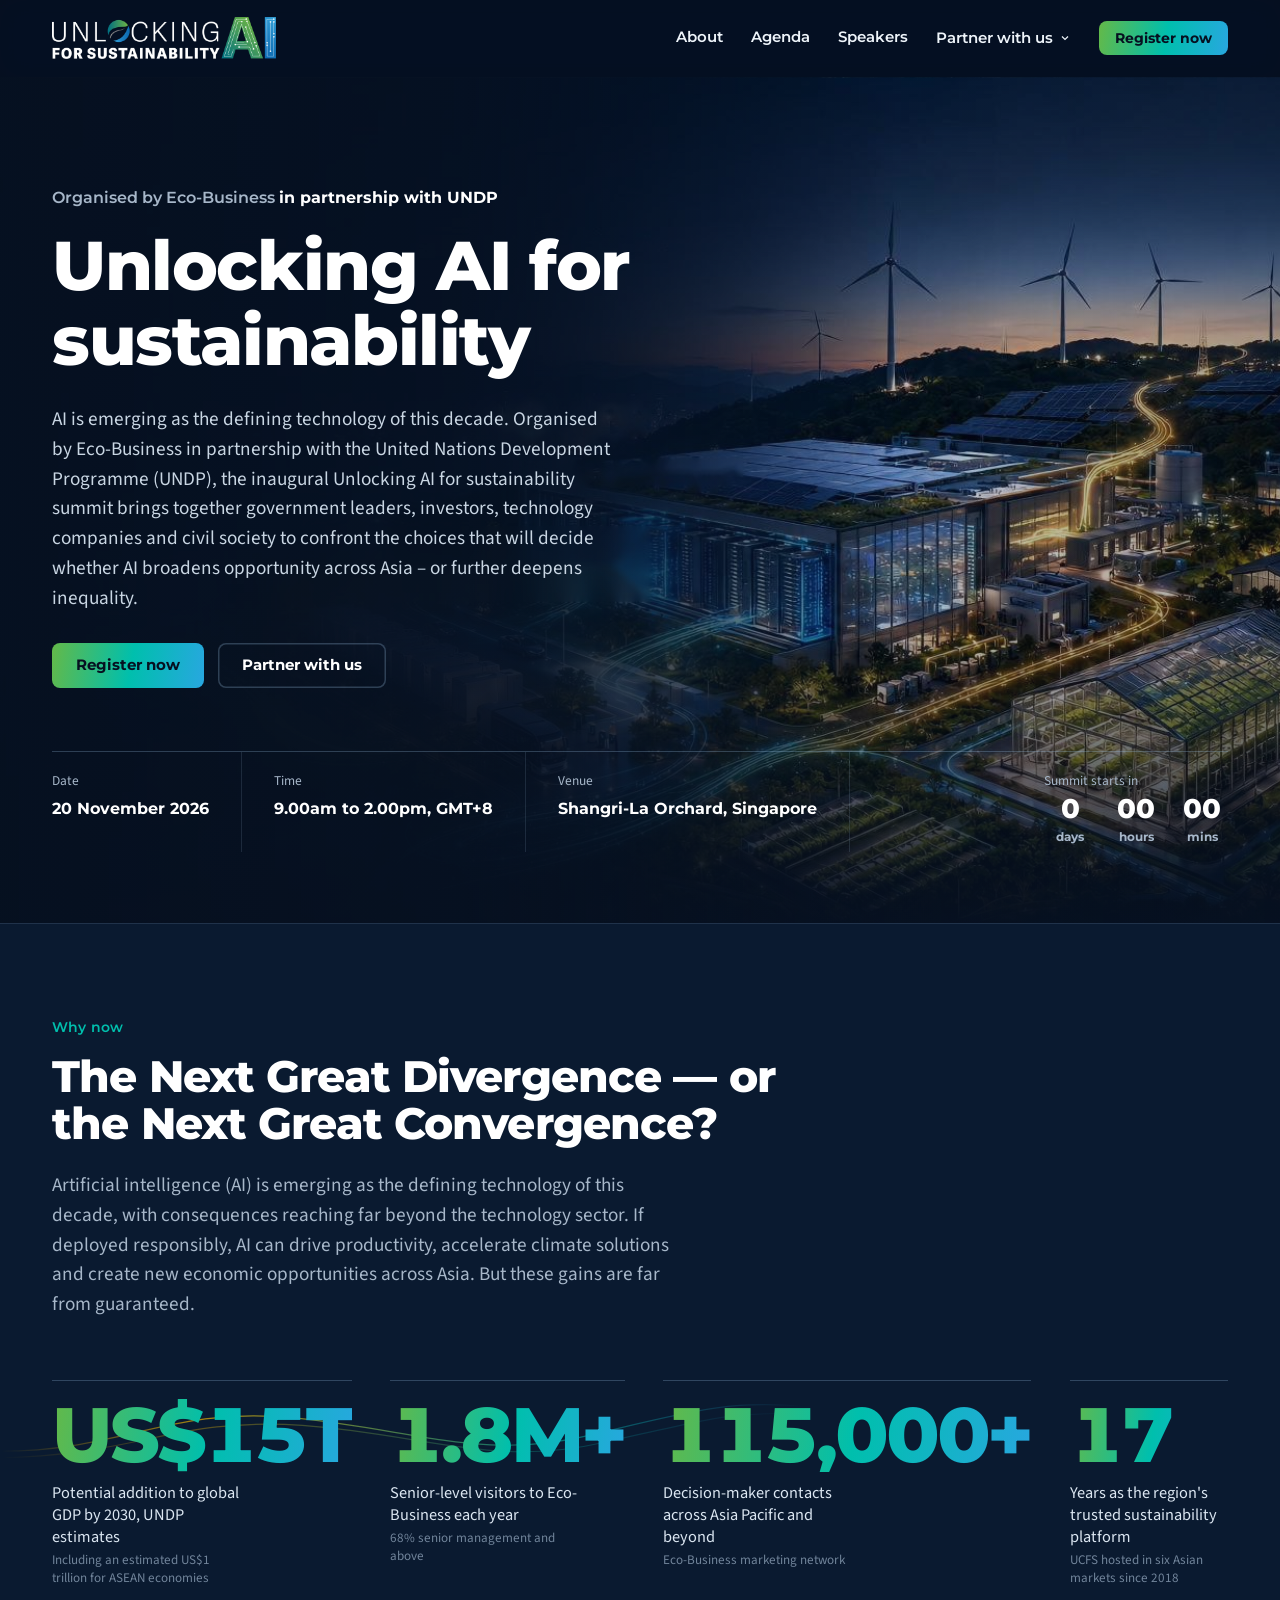
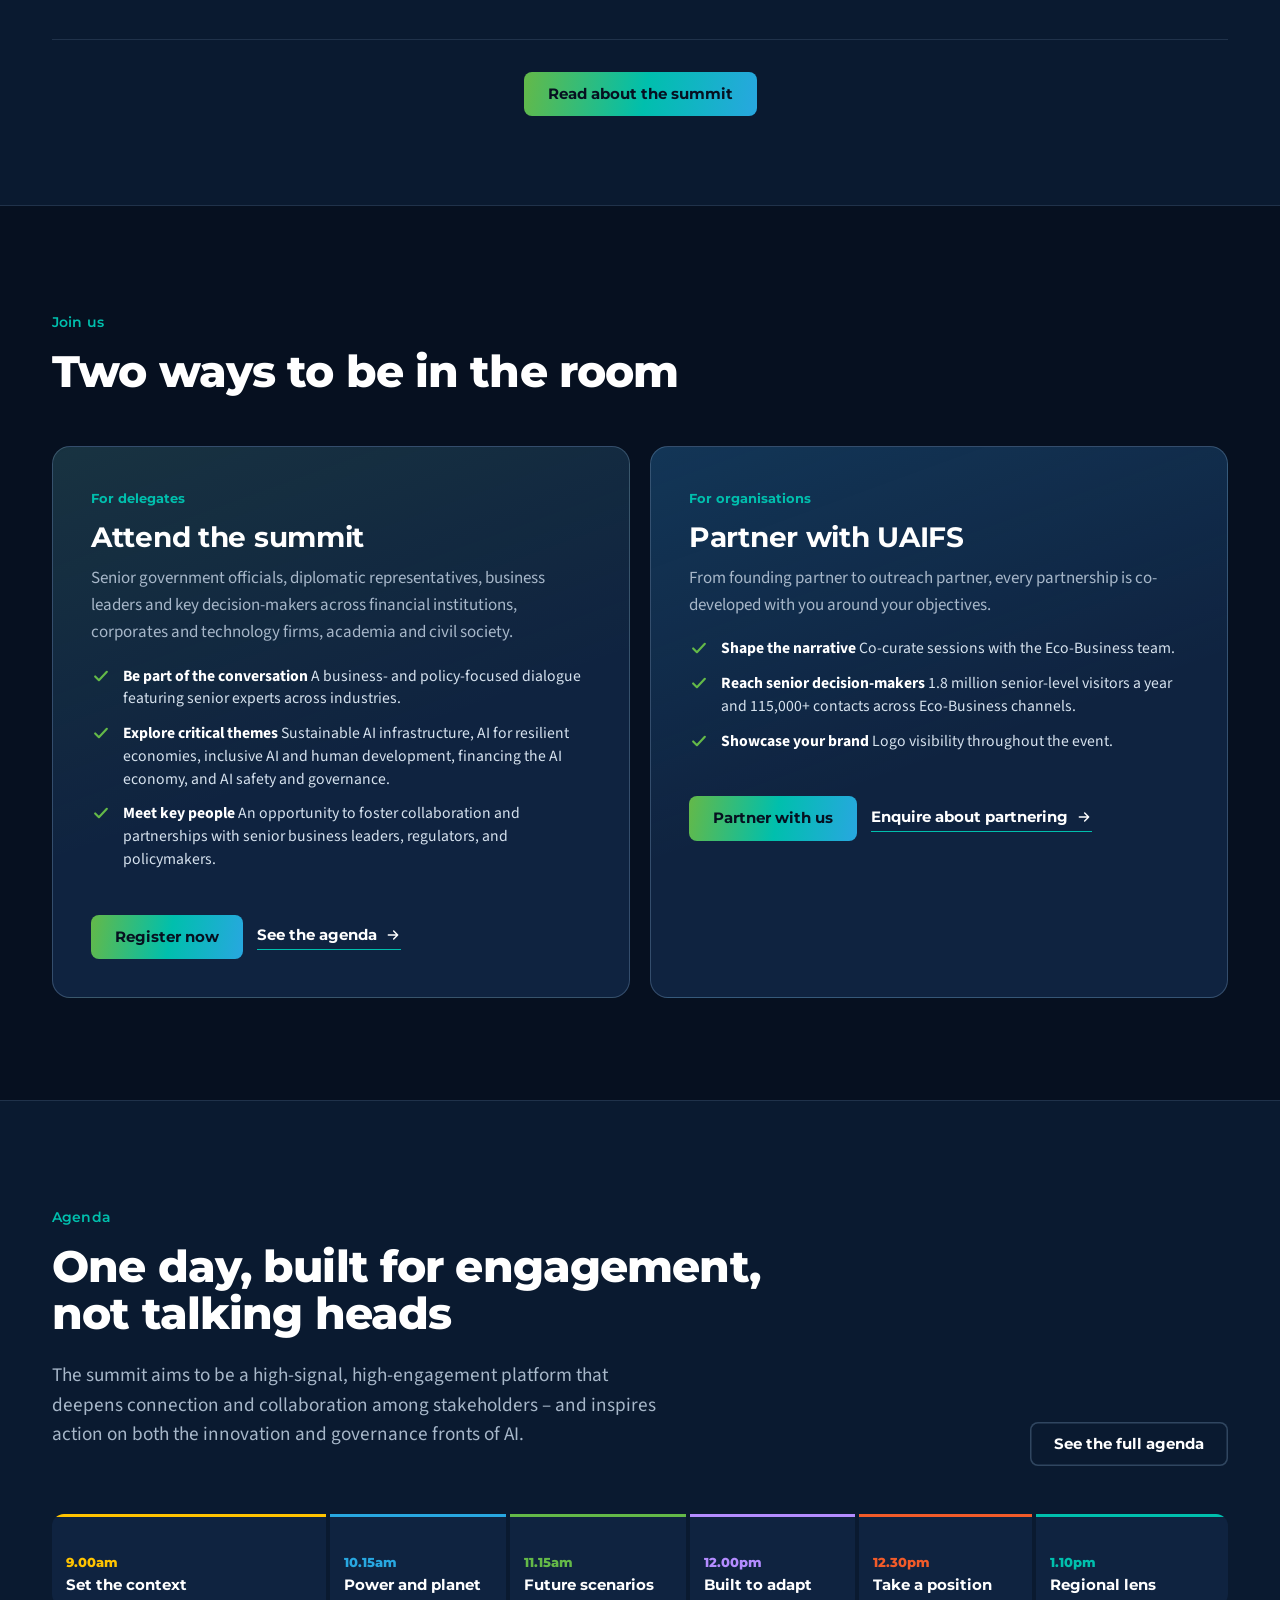
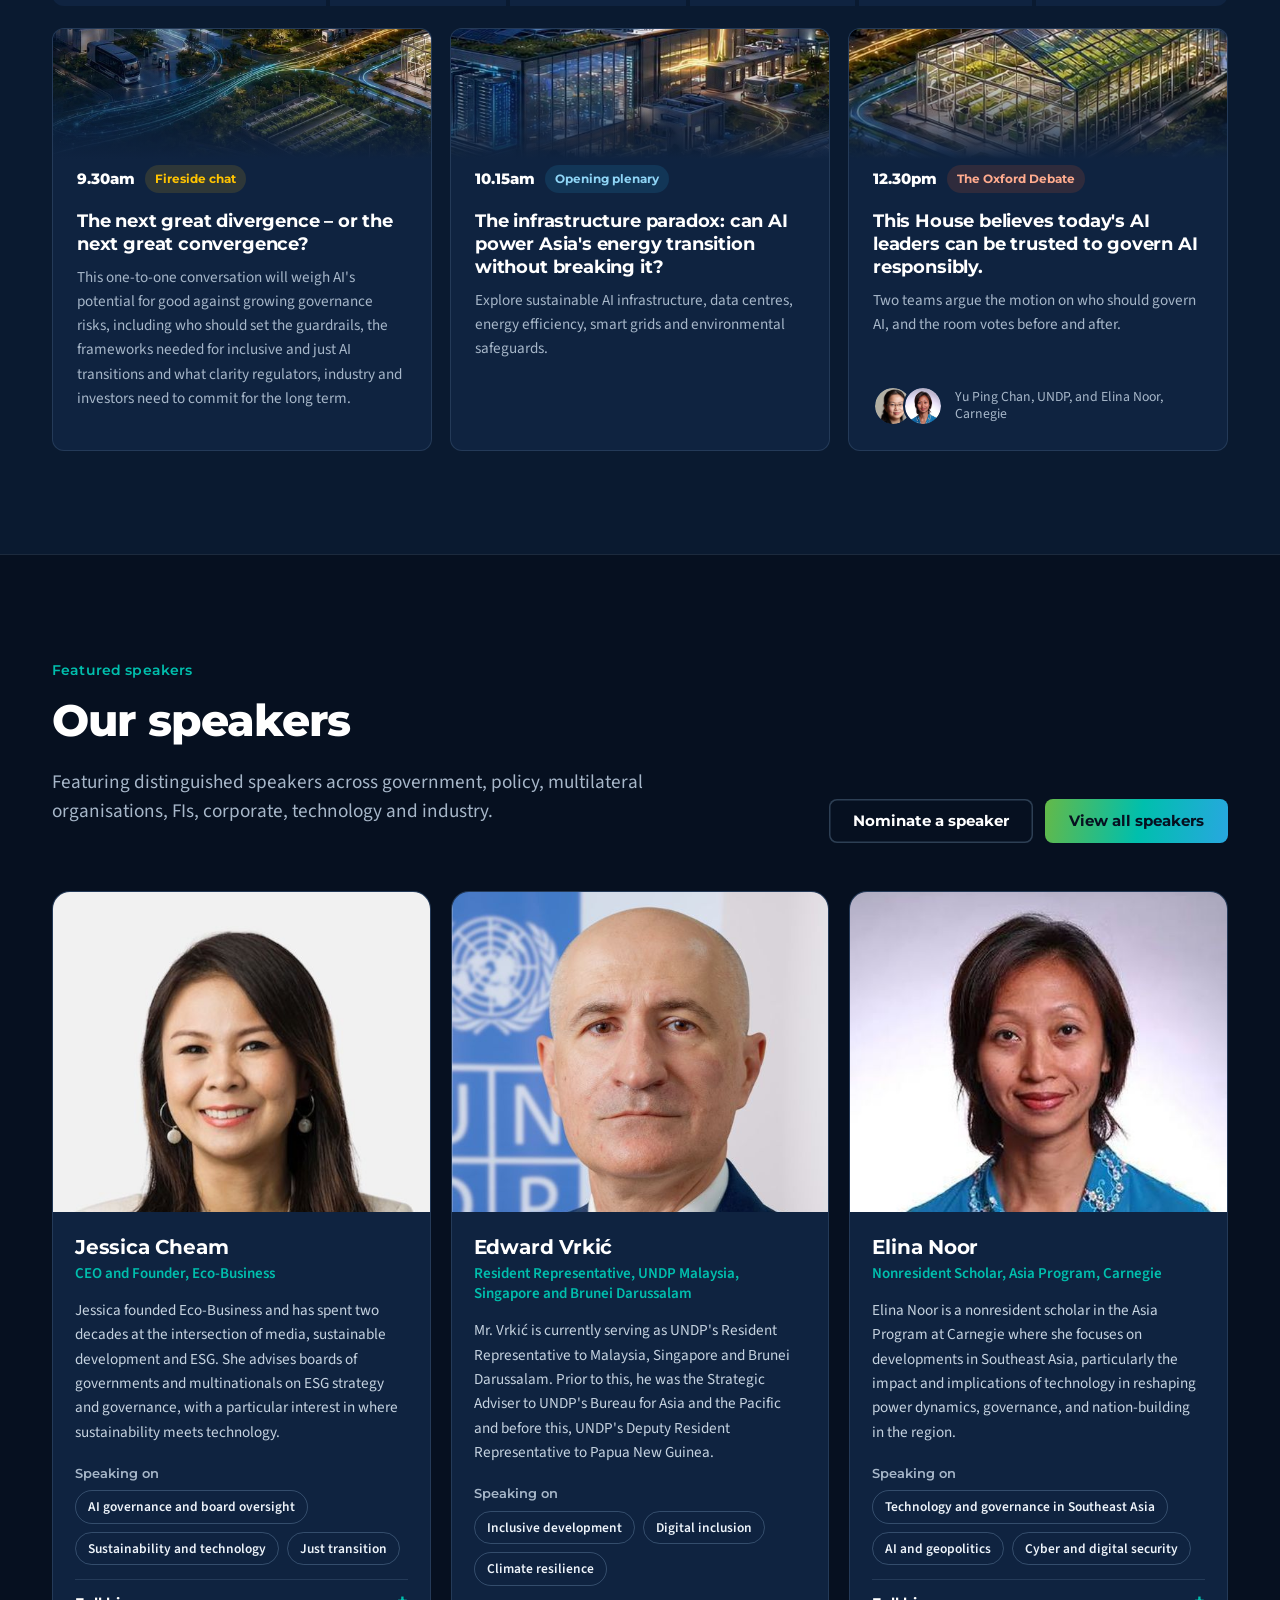
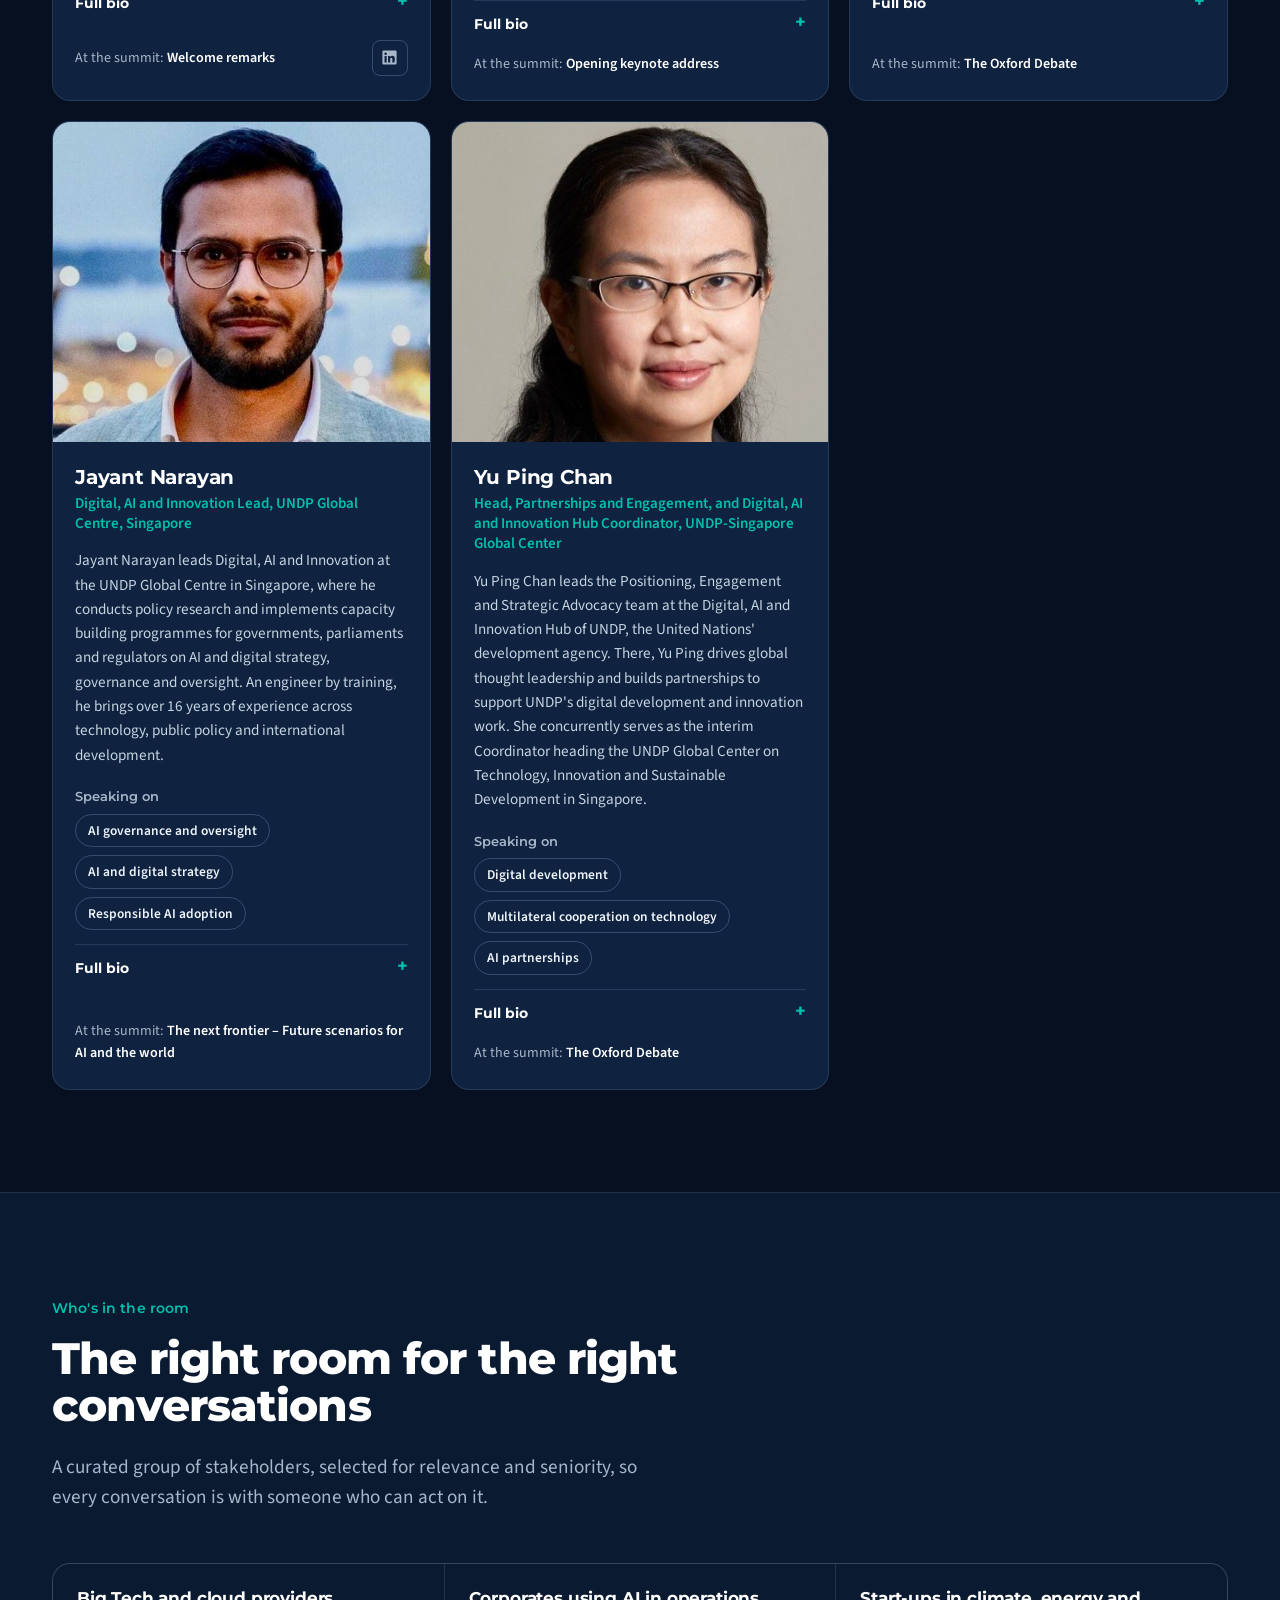
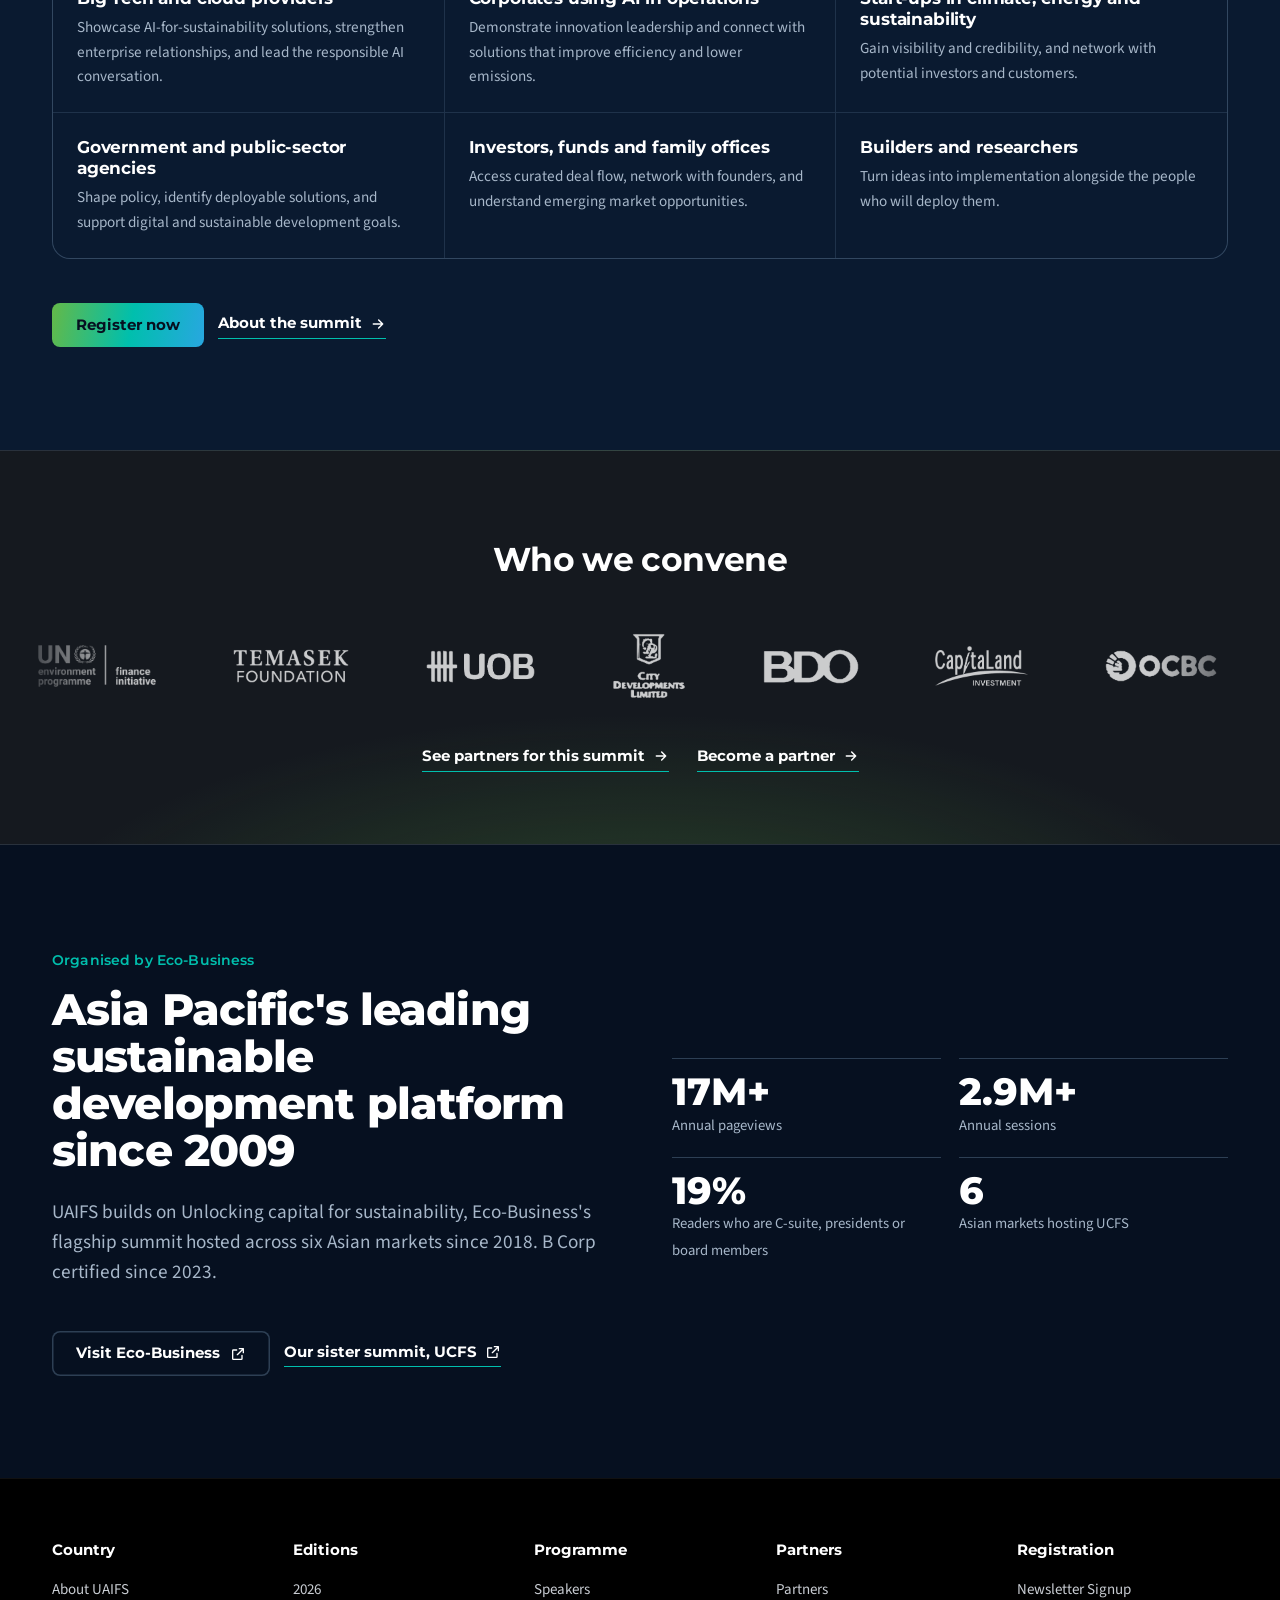
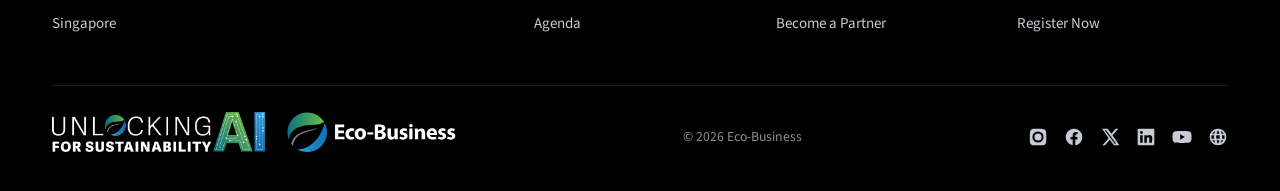
==== index.html @ d642cbda "Update site to walkthrough A8 Link the UNDP and Gurin Energy partner cards, add Elina Noor to the 12" ====
<!DOCTYPE html>
<html lang="en-SG">
<head>
<meta charset="UTF-8">
<meta name="viewport" content="width=device-width, initial-scale=1, viewport-fit=cover">
<title>Unlocking AI for sustainability summit 2026, Singapore | Eco-Business x UNDP</title>
<meta name="description" content="The inaugural Unlocking AI for sustainability summit, 20 November 2026, Singapore. Organised by Eco-Business in partnership with UNDP. Register or partner with us.">
<link rel="canonical" href="https://www.unlockingaiforsustainability.com/">
<meta property="og:site_name" content="Unlocking AI for sustainability"><meta property="og:type" content="website"><meta property="og:url" content="https://www.unlockingaiforsustainability.com/">
<meta property="og:title" content="Unlocking AI for sustainability summit 2026, Singapore | Eco-Business x UNDP"><meta property="og:description" content="The inaugural Unlocking AI for sustainability summit, 20 November 2026, Singapore. Organised by Eco-Business in partnership with UNDP. Register or partner with us."><meta property="og:image" content="https://www.unlockingaiforsustainability.com/assets/img/og-share.jpg"><meta property="og:image:width" content="1200"><meta property="og:image:height" content="600">
<meta name="twitter:card" content="summary_large_image"><meta name="twitter:site" content="@ecobusinesscom">
<meta name="theme-color" content="#061020"><link rel="icon" type="image/png" sizes="32x32" href="[data-uri]"><link rel="icon" type="image/png" sizes="16x16" href="[data-uri]"><link rel="apple-touch-icon" sizes="180x180" href="[data-uri]">
<script type="application/ld+json">[{"@context": "https://schema.org", "@type": "WebPage", "name": "Unlocking AI for sustainability summit 2026, Singapore | Eco-Business x UNDP", "url": "https://www.unlockingaiforsustainability.com/", "publisher": {"@type": "Organization", "name": "Eco-Business", "url": "https://www.eco-business.com/"}}, {"@context": "https://schema.org", "@type": "Event", "name": "Unlocking AI for sustainability summit 2026", "startDate": "2026-11-20T09:00:00+08:00", "endDate": "2026-11-20T14:00:00+08:00", "eventAttendanceMode": "https://schema.org/OfflineEventAttendanceMode", "eventStatus": "https://schema.org/EventScheduled", "location": {"@type": "Place", "name": "Shangri-La Orchard, Singapore", "address": {"@type": "PostalAddress", "addressCountry": "SG"}}, "image": ["https://www.unlockingaiforsustainability.com/assets/img/kv-draft.jpg"], "description": "The inaugural Unlocking AI for sustainability summit, 20 November 2026, Singapore. Organised by Eco-Business in partnership with UNDP. Register or partner with us.", "organizer": {"@type": "Organization", "name": "Eco-Business", "url": "https://www.eco-business.com/"}, "url": "https://www.unlockingaiforsustainability.com/edition-2026.html"}]</script>
<!-- Analytics: paste the Google Tag Manager (GA4) snippet here. The site pushes events to window.dataLayer (see README, Analytics plan). -->
<link rel="preconnect" href="https://fonts.googleapis.com"><link rel="preconnect" href="https://fonts.gstatic.com" crossorigin><link href="https://fonts.googleapis.com/css2?family=Montserrat:wght@500;600;700;800&family=Source+Sans+3:wght@400;600;700&display=swap" rel="stylesheet">
<style>/* ==========================================================================
   Unlocking AI for sustainability (UAIFS) — v3 draft
   Direction: dark, clean, sleek (stakeholder refs: fintechfestival.sg, superai.com)
   Colours: Eco-Business Corporate Identity Guidelines 2014 (brand guide wins on conflict).
   Night navy is taken from the approved KV draft (guide has no dark colour).
   Display: Montserrat (matches UAIFS logo lettering). Body: Source Sans 3
   (open-source sibling of the guide's Myriad Pro).
   ========================================================================== */
:root{
  /* brand guide — primary */
  --green:#64B948; --blue:#28A7E0; --grey:#383838;
  /* brand guide — secondary */
  --teal:#087583; --dark-blue:#0E73BA; --light-grey:#4F4F4F;
  /* brand guide — accents */
  --yellow:#FFC300; --orange:#F15B29; --turquoise:#00BFAD;
  /* dark surfaces (from KV) */
  --night:#061020; --deep:#0A1A30; --raise:#0F2340; --raise-2:#132B4D;
  --line:rgba(160,195,230,.14); --line-2:rgba(160,195,230,.26);
  --ink:#EEF4FA; --muted:#A7B7C9; --faint:#71849A;
  --grad:linear-gradient(100deg,var(--green) 0%,var(--turquoise) 52%,var(--blue) 100%);
  --display:"Montserrat","Segoe UI",Helvetica,Arial,sans-serif;
  --body:"Source Sans 3","Segoe UI",Helvetica,Arial,sans-serif;
  --wrap:1240px; --r-sm:6px; --r:12px; --r-lg:18px;
  color-scheme:dark;
}
:root{box-sizing:border-box;padding-top:env(safe-area-inset-top,0px);padding-bottom:env(safe-area-inset-bottom,0px)}
html{scroll-padding-top:calc(env(safe-area-inset-top,0px) + 90px);scroll-behavior:smooth;-webkit-text-size-adjust:100%;background:var(--night)}
*,*::before,*::after{box-sizing:inherit}
body{margin:0;background:var(--night);color:var(--ink);font-family:var(--body);font-size:1.0625rem;line-height:1.6;-webkit-font-smoothing:antialiased;overflow-x:hidden}
h1,h2,h3,h4{font-family:var(--display);color:#fff;margin:0 0 .55em;line-height:1.08;letter-spacing:-.02em}
h1{font-size:clamp(2.4rem,5.4vw,4.6rem);font-weight:800}
h2{font-size:clamp(1.8rem,3.4vw,2.8rem);font-weight:800}
h3{font-size:1.2rem;font-weight:700;letter-spacing:-.01em;line-height:1.25}
h4{font-size:1rem;font-weight:700;letter-spacing:0}
p{margin:0 0 1rem}
a{color:var(--blue);text-decoration:none}
a:hover{color:#6fd0ff}
img,svg{max-width:100%}
:focus-visible{outline:2px solid var(--yellow);outline-offset:3px;border-radius:4px}
.wrap{width:100%;max-width:var(--wrap);margin-inline:auto;padding-inline:clamp(18px,3vw,32px)}
.sec{padding:clamp(64px,8vw,112px) 0;position:relative}
.sec--deep{background:var(--deep)}
.sec--tight{padding:clamp(40px,5vw,64px) 0}
.sec + .sec--deep, .sec--deep + .sec{border-top:1px solid var(--line)}
.lead{font-size:clamp(1.12rem,1.5vw,1.3rem);color:var(--muted);max-width:62ch;line-height:1.55}
.muted{color:var(--muted)}
.measure{max-width:66ch}
.kicker{display:inline-block;font-family:var(--display);font-weight:600;font-size:.9rem;color:var(--turquoise);margin-bottom:.9rem;letter-spacing:.01em}
.head{max-width:760px;margin-bottom:clamp(30px,4vw,52px)}
.head-row{display:flex;justify-content:space-between;align-items:flex-end;gap:24px;flex-wrap:wrap;margin-bottom:clamp(28px,4vw,48px)}
.head-row .head{margin-bottom:0}
.sec-cta{margin-top:clamp(28px,3.5vw,44px);display:flex;gap:14px;flex-wrap:wrap;align-items:center}

/* Buttons */
.btn{display:inline-flex;align-items:center;justify-content:center;gap:10px;padding:13px 24px;border-radius:8px;font-family:var(--display);font-weight:700;font-size:.95rem;line-height:1.2;cursor:pointer;border:0;transition:transform .15s ease,background-color .15s ease,box-shadow .15s ease,color .15s;white-space:nowrap;text-decoration:none}
.btn--primary{background:var(--grad);color:var(--night)}
.btn--primary:hover{color:var(--night);transform:translateY(-1px);box-shadow:0 10px 30px rgba(0,191,173,.28)}
.btn--ghost{background:transparent;color:#fff;box-shadow:inset 0 0 0 1.5px var(--line-2)}
.btn--ghost:hover{color:#fff;box-shadow:inset 0 0 0 1.5px #fff}
.btn--sm{padding:9px 16px;font-size:.86rem}
.link{font-family:var(--display);font-weight:700;font-size:.95rem;color:#fff;display:inline-flex;align-items:center;gap:8px;border-bottom:1.5px solid var(--turquoise);padding-bottom:2px}
.link:hover{color:var(--turquoise)}
.link svg,.btn svg{width:16px;height:16px;flex:none}

/* Header */
.site-header{position:sticky;top:0;z-index:80;background:rgba(6,16,32,.72);backdrop-filter:saturate(160%) blur(14px);-webkit-backdrop-filter:saturate(160%) blur(14px);border-bottom:1px solid transparent;transition:border-color .2s,background-color .2s}
.site-header.is-scrolled{border-bottom-color:var(--line);background:rgba(6,16,32,.92)}
.site-header .wrap{display:flex;align-items:center;justify-content:space-between;gap:20px;height:76px}
.brand{display:inline-flex;align-items:center;flex:none}
.brand img{height:42px;width:auto;max-width:56vw;object-fit:contain}
@media (max-width:720px){.brand img{height:32px}}
.nav{display:flex;align-items:center;gap:4px}
.nav > a:not(.btn), .dd > button{font-family:var(--display);font-weight:600;font-size:.92rem;color:var(--ink);padding:10px 12px;border-radius:6px;background:none;border:0;cursor:pointer;display:inline-flex;align-items:center;gap:6px}
.nav > a:not(.btn):hover, .dd > button:hover, .dd.is-open > button{background:rgba(255,255,255,.06);color:#fff}
.nav a.is-active, .dd.is-active > button{color:#fff;box-shadow:inset 0 -2px 0 var(--turquoise);border-radius:6px 6px 0 0}
.nav .btn{margin-left:12px}
.dd{position:relative}
.dd > button svg{width:12px;height:12px;transition:transform .2s}
.dd.is-open > button svg{transform:rotate(180deg)}
.dd-menu{position:absolute;top:calc(100% + 8px);left:-8px;min-width:280px;background:var(--raise);border:1px solid var(--line-2);border-radius:var(--r);padding:8px;box-shadow:0 24px 60px rgba(0,0,0,.45);opacity:0;visibility:hidden;transform:translateY(-4px);transition:opacity .15s,transform .15s,visibility .15s}
.dd.is-open .dd-menu{opacity:1;visibility:visible;transform:none}
.dd-menu a{display:grid;grid-template-columns:28px 1fr;gap:10px;align-items:start;padding:10px 12px;border-radius:8px;color:var(--ink)}
.dd-menu a:hover{background:rgba(255,255,255,.06);color:#fff}
.dd-menu a strong{display:block;font-family:var(--display);font-size:.9rem;font-weight:700}
.dd-menu a span{display:block;font-size:.84rem;color:var(--muted);line-height:1.35}
.dd-menu .ico{width:28px;height:28px;border-radius:7px;display:grid;place-items:center;background:rgba(0,191,173,.12);color:var(--turquoise)}
.dd-menu .ico svg{width:16px;height:16px}
.dd-menu hr{border:0;border-top:1px solid var(--line);margin:6px 4px}
.dd-menu .dd-all{grid-template-columns:1fr;font-family:var(--display);font-weight:700;font-size:.86rem;color:var(--turquoise)}
.nav-toggle{display:none;background:none;border:0;cursor:pointer;padding:10px;margin-right:-10px}
.nav-toggle span{display:block;width:24px;height:2px;background:#fff;margin:5px 0;border-radius:2px;transition:.25s}

/* Hero */
.hero{position:relative;min-height:min(92vh,860px);display:flex;align-items:flex-end;overflow:hidden;background:var(--night)}
.hero__kv{position:absolute;inset:0;background-size:cover;background-position:70% 40%}
.hero__kv::after{content:"";position:absolute;inset:0;background:linear-gradient(90deg,rgba(6,16,32,.96) 0%,rgba(6,16,32,.82) 36%,rgba(6,16,32,.2) 70%,rgba(6,16,32,.35) 100%),linear-gradient(0deg,var(--night) 0%,rgba(6,16,32,0) 34%)}
.hero .wrap{position:relative;z-index:2;padding-top:clamp(90px,12vh,140px);padding-bottom:clamp(40px,6vh,64px)}
.hero__eyebrow{font-family:var(--display);font-weight:600;color:var(--muted);font-size:.98rem;margin-bottom:18px}
.hero__eyebrow strong{color:#fff}
.hero h1{max-width:15ch;margin-bottom:.4em}
.hero .lead{max-width:56ch;color:#c9d6e3}
.hero__cta{display:flex;flex-wrap:wrap;gap:14px;margin-top:30px}
.hero__bar{margin-top:clamp(40px,7vh,72px);display:grid;grid-template-columns:repeat(3,auto) 1fr;gap:0;border-top:1px solid var(--line-2)}
.hero__bar > div{padding:18px 32px 4px 0;margin-right:32px;border-right:1px solid var(--line)}
.hero__bar > div:last-child{border-right:0;margin-right:0;justify-self:end;padding-right:0}
.hero__bar dt{font-size:.84rem;color:var(--muted);margin-bottom:4px}
.hero__bar dd{margin:0;font-family:var(--display);font-weight:700;color:#fff;font-size:1.02rem}
.countdown{display:flex;gap:14px;font-family:var(--display)}
.countdown div{text-align:center;min-width:52px}
.countdown b{display:block;font-size:1.7rem;font-weight:800;line-height:1;color:#fff;font-variant-numeric:tabular-nums}
.countdown small{font-size:.74rem;color:var(--muted)}
.kv-note{position:absolute;right:18px;bottom:14px;z-index:3;font-size:.75rem;color:rgba(255,255,255,.55)}

/* Page hero (inner) */
.phero{position:relative;overflow:hidden;padding:clamp(72px,10vw,120px) 0 clamp(44px,6vw,64px);border-bottom:1px solid var(--line)}
.phero__kv{position:absolute;inset:0;background-size:cover;background-position:80% 55%;opacity:.55}
.phero__kv::after{content:"";position:absolute;inset:0;background:linear-gradient(90deg,var(--night) 20%,rgba(6,16,32,.72) 60%,rgba(6,16,32,.5)),linear-gradient(0deg,var(--night),rgba(6,16,32,0) 60%)}
.phero .wrap{position:relative;z-index:2}
.phero h1{font-size:clamp(2.2rem,4.6vw,3.8rem);max-width:20ch}
.crumbs{font-size:.9rem;color:var(--muted);margin-bottom:18px}
.crumbs a{color:var(--muted)}
.crumbs a:hover{color:#fff}
.crumbs span{margin:0 8px;color:var(--faint)}

/* Signature: key numbers band */
.numbers{position:relative;padding:clamp(56px,7vw,96px) 0;background:var(--deep);border-block:1px solid var(--line);overflow:hidden}
.numbers__trail{position:absolute;left:0;right:0;top:calc(clamp(56px,7vw,96px) + 4px);height:clamp(70px,7vw,110px);pointer-events:none;opacity:.85}
.numbers__trail path{fill:none;stroke-width:2.2;stroke-linecap:round}
.numbers__grid{position:relative;display:grid;grid-template-columns:repeat(4,1fr);gap:clamp(24px,3vw,44px)}
.num{position:relative;padding-top:18px;border-top:1px solid var(--line-2)}
.num__v{font-family:var(--display);font-weight:800;font-size:clamp(2.6rem,6vw,5rem);line-height:.95;letter-spacing:-.04em;background:var(--grad);-webkit-background-clip:text;background-clip:text;color:transparent;font-variant-numeric:tabular-nums;white-space:nowrap}
.num__l{margin-top:10px;color:#dbe6f1;font-size:1.02rem;line-height:1.35;max-width:24ch}
.num__s{display:block;margin-top:4px;color:var(--faint);font-size:.82rem}
.numbers__foot{position:relative;margin-top:clamp(34px,4vw,52px);display:flex;justify-content:space-between;gap:20px;flex-wrap:wrap;align-items:center}

/* Why now: gains vs cost */
.split{display:grid;grid-template-columns:1fr 1fr;gap:clamp(32px,5vw,72px);align-items:start}
.gc{border:1px solid var(--line-2);border-radius:var(--r-lg);overflow:hidden;background:var(--raise)}
.gc__row{display:grid;grid-template-columns:1fr 1fr}
.gc__col{padding:26px}
.gc__col + .gc__col{border-left:1px solid var(--line)}
.gc__tag{font-family:var(--display);font-weight:700;font-size:.86rem;margin-bottom:14px;display:block}
.gc__tag--up{color:var(--green)}
.gc__tag--cost{color:var(--orange)}
.gc__fig{font-family:var(--display);font-weight:800;font-size:2.2rem;line-height:1;color:#fff}
.gc__fig + p{color:var(--muted);font-size:.93rem;margin:6px 0 16px}
.gc ul{list-style:none;margin:0;padding:0;display:grid;gap:8px}
.gc li{padding:9px 12px;border-radius:8px;background:rgba(241,91,41,.08);border:1px solid rgba(241,91,41,.28);font-size:.92rem;color:#f3d6cc}
.gc__foot{padding:16px 26px;border-top:1px solid var(--line);font-size:.92rem;color:var(--muted);background:rgba(255,255,255,.02)}

/* Themes: columns */
.themes5{display:grid;grid-template-columns:repeat(5,1fr);border:1px solid var(--line-2);border-radius:var(--r-lg);overflow:hidden;background:var(--raise)}
.tcol{position:relative;display:flex;flex-direction:column;padding:26px 22px 22px;min-height:360px;color:var(--ink);transition:background-color .2s}
.tcol + .tcol{border-left:1px solid var(--line)}
.tcol:hover{background:var(--raise-2);color:var(--ink)}
.tcol::before{content:"";position:absolute;left:0;right:0;top:0;height:3px;background:var(--c,var(--turquoise));transform:scaleX(.18);transform-origin:left;transition:transform .3s ease}
.tcol:hover::before{transform:scaleX(1)}
.tcol__ico{width:44px;height:44px;border-radius:10px;display:grid;place-items:center;background:color-mix(in srgb,var(--c) 16%,transparent);color:var(--c);margin-bottom:22px}
.tcol__ico svg{width:24px;height:24px}
.tcol h3{font-size:1.18rem;margin-bottom:6px;color:#fff}
.tcol__full{font-size:.84rem;color:var(--faint);margin-bottom:14px;line-height:1.35}
.tcol p{font-size:.95rem;color:var(--muted);margin-bottom:18px}
.tcol__go{margin-top:auto;font-family:var(--display);font-weight:700;font-size:.88rem;color:var(--c);display:inline-flex;gap:6px;align-items:center}
.tcol__go svg{width:14px;height:14px}

/* Session highlight cards (home) + agenda */
.sessions3{display:grid;grid-template-columns:repeat(3,1fr);gap:18px}
.scard{display:flex;flex-direction:column;background:var(--raise);border:1px solid var(--line);border-radius:var(--r);padding:24px;color:var(--ink);transition:border-color .2s}
.scard:hover{border-color:var(--line-2);color:var(--ink)}
.scard__meta{display:flex;gap:10px;align-items:center;margin-bottom:16px;flex-wrap:wrap}
.scard time{font-family:var(--display);font-weight:800;color:#fff;font-size:.95rem}
.fmt{display:inline-block;font-family:var(--display);font-size:.76rem;font-weight:700;padding:4px 10px;border-radius:999px;background:rgba(40,167,224,.14);color:#8fd5f6}
.fmt--fire{background:rgba(255,195,0,.13);color:var(--yellow)}
.fmt--plen{background:rgba(40,167,224,.14);color:#8fd5f6}
.fmt--round{background:rgba(100,185,72,.15);color:#9ad885}
.fmt--debate{background:rgba(241,91,41,.14);color:#ffab8e}
.fmt--key{background:rgba(0,191,173,.14);color:#6fe3d6}
.fmt--break{background:rgba(255,255,255,.07);color:var(--muted)}
.scard h3{font-size:1.15rem;margin-bottom:10px;color:#fff}
.scard p{color:var(--muted);font-size:.95rem}
.scard .avs{margin-top:auto;padding-top:14px}

.avs{display:flex;align-items:center}
.av{position:relative;width:40px;height:40px;border-radius:50%;overflow:hidden;background:linear-gradient(135deg,#1b3a63,#0f2340);border:2px solid var(--raise);display:grid;place-items:center;font-family:var(--display);font-weight:800;font-size:.8rem;color:#bfe9ff;flex:none}
.av + .av{margin-left:-10px}
.av img{position:absolute;inset:0;width:100%;height:100%;object-fit:cover}
.spk[hidden]{display:none !important}
.tag-conf{display:inline-block;font-size:.72rem;font-weight:700;color:#6fe3d6;border:1px solid rgba(0,191,173,.45);border-radius:4px;padding:0 5px;margin-left:6px;vertical-align:1px;font-family:var(--body)}
.av--tba{background:repeating-linear-gradient(135deg,#132b4d 0 6px,#0f2340 6px 12px);color:var(--faint)}
.avs__txt{margin-left:12px;font-size:.86rem;color:var(--muted);line-height:1.3}

/* Agenda page */
.ed-tabs{display:flex;gap:8px;flex-wrap:wrap;margin-bottom:28px;border-bottom:1px solid var(--line);padding-bottom:0}
.ed-tabs button{font-family:var(--display);font-weight:700;font-size:.92rem;background:none;border:0;color:var(--muted);padding:12px 4px;margin-right:22px;cursor:pointer;border-bottom:2px solid transparent;margin-bottom:-1px}
.ed-tabs button[aria-selected="true"]{color:#fff;border-bottom-color:var(--turquoise)}
.ed-tabs button:hover{color:#fff}
.ed-tabs small{font-weight:600;color:var(--faint);margin-left:6px}
.ed-panel[hidden]{display:none}
.ed-empty{border:1px dashed var(--line-2);border-radius:var(--r-lg);padding:clamp(28px,5vw,56px);text-align:left;max-width:760px}
.ed-empty h3{font-size:1.4rem}
.agenda{display:grid;gap:14px}
.acard{display:grid;grid-template-columns:130px 1fr;gap:0;background:var(--raise);border:1px solid var(--line);border-radius:var(--r);overflow:hidden;scroll-margin-top:100px}
.acard__time{padding:24px 20px;border-right:1px solid var(--line);background:rgba(255,255,255,.02)}
.acard__time time{display:block;font-family:var(--display);font-weight:800;font-size:1.25rem;color:#fff;line-height:1.1}
.acard__time small{display:block;color:var(--faint);font-size:.82rem;margin-top:4px}
.acard__body{padding:24px 28px}
.acard__top{display:flex;gap:10px;align-items:center;flex-wrap:wrap;margin-bottom:12px}
.acard h3{font-size:clamp(1.2rem,1.8vw,1.45rem);margin-bottom:12px}
.acard p{color:#c6d3e0}
.acard--minor{grid-template-columns:130px 1fr}
.acard--minor .acard__body{padding:18px 28px}
.acard--minor h3{font-size:1.05rem;margin:0;color:var(--muted)}
.acard__cols{display:grid;grid-template-columns:1.25fr 1fr;gap:28px;margin-top:6px}
.acard__cols--one{grid-template-columns:1fr;max-width:760px}
.takeaways{margin:0;padding:0;list-style:none;display:grid;gap:8px}
.takeaways li{position:relative;padding-left:22px;color:#d6e2ee;font-size:.96rem}
.takeaways li::before{content:"";position:absolute;left:0;top:.62em;width:10px;height:2px;background:var(--yellow)}
.acard h4{font-size:.86rem;color:var(--muted);font-weight:600;margin:18px 0 10px;font-family:var(--display)}
.chips{display:flex;flex-wrap:wrap;gap:8px}
.chip{display:inline-flex;align-items:center;gap:6px;font-size:.84rem;font-weight:600;padding:5px 12px;border-radius:999px;border:1px solid var(--line-2);color:var(--ink);background:transparent}
a.chip:hover{border-color:var(--turquoise);color:#fff}
.chip i{width:8px;height:8px;border-radius:50%;background:var(--c,var(--turquoise));display:inline-block}
.people{display:grid;gap:10px}
.person{display:flex;align-items:center;gap:12px}
.person .av{width:46px;height:46px;border:0}
.person strong{display:block;font-family:var(--display);font-size:.92rem;color:#fff}
.person span{display:block;font-size:.84rem;color:var(--muted);line-height:1.3}
.tag-prop{display:inline-block;font-size:.72rem;font-weight:700;color:var(--yellow);border:1px solid rgba(255,195,0,.4);border-radius:4px;padding:0 5px;margin-left:6px;vertical-align:1px;font-family:var(--body)}
.focus4{display:grid;grid-template-columns:repeat(4,1fr);gap:10px;margin-top:14px}
.focus4 div{border:1px solid var(--line);border-radius:10px;padding:14px;background:rgba(255,255,255,.02)}
.focus4 strong{display:block;font-family:var(--display);font-size:.9rem;color:#fff;margin-bottom:4px}
.focus4 span{font-size:.86rem;color:var(--muted);line-height:1.4;display:block}
.notice{display:flex;gap:12px;align-items:flex-start;padding:14px 18px;border:1px solid rgba(255,195,0,.35);background:rgba(255,195,0,.06);border-radius:10px;color:#e9dcb0;font-size:.94rem;margin-bottom:24px}
.notice svg{flex:none;width:18px;height:18px;margin-top:3px;color:var(--yellow)}
.notice strong{color:#fff}
.agenda-jump{display:flex;gap:8px;flex-wrap:wrap;margin-bottom:22px}

/* Speakers */
.spk3{display:grid;grid-template-columns:repeat(3,1fr);gap:20px}
.spk{display:flex;flex-direction:column;background:var(--raise);border:1px solid var(--line);border-radius:var(--r-lg);overflow:hidden}
.spk__ph{position:relative;aspect-ratio:4/3.4;background:radial-gradient(80% 70% at 50% 30%,#1c3d68,#0f2340);display:grid;place-items:center;overflow:hidden}
.spk__ph img{position:absolute;inset:0;width:100%;height:100%;object-fit:cover;object-position:50% 20%}
.spk__mono{font-family:var(--display);font-weight:800;font-size:3.4rem;letter-spacing:-.03em;background:var(--grad);-webkit-background-clip:text;background-clip:text;color:transparent}
.spk__phnote{position:absolute;left:12px;bottom:10px;font-size:.72rem;color:var(--faint)}
.spk__b{padding:22px 22px 24px;display:flex;flex-direction:column;flex:1}
.spk__b h3{font-size:1.28rem;margin-bottom:4px}
.spk__role{font-size:.94rem;color:var(--turquoise);font-weight:600;margin-bottom:14px;line-height:1.35}
.spk__b p{font-size:.95rem;color:#c6d3e0}
.spk__b h4{font-size:.84rem;color:var(--muted);font-weight:600;font-family:var(--display);margin:6px 0 10px}
.spk__foot{margin-top:auto;padding-top:18px;display:flex;justify-content:space-between;align-items:center;gap:12px}
.spk details{margin-top:14px;border-top:1px solid var(--line);padding-top:12px}
.spk summary{cursor:pointer;font-family:var(--display);font-weight:700;font-size:.88rem;color:#fff;list-style:none;display:flex;justify-content:space-between}
.spk summary::-webkit-details-marker{display:none}
.spk summary::after{content:"+";color:var(--turquoise);font-size:1.1rem;line-height:1}
.spk details[open] summary::after{content:"–"}
.spk details p{margin-top:10px;font-size:.93rem}
.li{display:inline-flex;width:36px;height:36px;border:1px solid var(--line-2);border-radius:8px;align-items:center;justify-content:center;color:var(--muted)}
.li:hover{border-color:var(--blue);color:#fff}
.li svg{width:17px;height:17px;fill:currentColor}
.spk-sessions{font-size:.88rem;color:var(--muted)}
.spk-sessions a{color:#fff;font-weight:600}

/* Audience / stakeholder */
.aud6{display:grid;grid-template-columns:repeat(3,1fr);gap:1px;background:var(--line);border:1px solid var(--line);border-radius:var(--r-lg);overflow:hidden}
.aud6 > div{background:var(--night);padding:24px}
.sec--deep .aud6 > div{background:var(--deep)}
.aud6 h3{font-size:1.05rem;margin-bottom:6px}
.aud6 p{margin:0;color:var(--muted);font-size:.95rem}
.stake{width:100%;border-collapse:collapse}
.stake th,.stake td{text-align:left;padding:18px 20px;border-bottom:1px solid var(--line);vertical-align:top}
.stake thead th{font-family:var(--display);font-size:.86rem;color:var(--muted);font-weight:600;border-bottom-color:var(--line-2)}
.stake td:first-child{font-family:var(--display);font-weight:700;color:#fff;width:34%}
.stake td{color:#c6d3e0}

/* Partners */
.pgroup{margin-bottom:38px}
.pgroup__h{display:flex;align-items:baseline;gap:14px;margin-bottom:14px;flex-wrap:wrap}
.pgroup__h h3{margin:0;font-size:1.15rem}
.pgroup__h span{font-size:.9rem;color:var(--faint)}
.plogos{display:grid;grid-template-columns:repeat(auto-fill,minmax(220px,1fr));gap:12px}
.plogo{position:relative;min-height:112px;border:1px solid var(--line);border-radius:var(--r);background:var(--raise);display:flex;flex-direction:column;justify-content:center;padding:18px 20px}
.plogo strong{font-family:var(--display);font-size:1.02rem;color:#fff;line-height:1.25}
.plogo span{font-size:.84rem;color:var(--muted);margin-top:4px}
.plogo em{position:absolute;top:10px;right:12px;font-style:normal;font-size:.7rem;color:var(--faint)}
.plogo--anchor{min-height:150px;background:linear-gradient(120deg,rgba(40,167,224,.14),rgba(0,191,173,.08)),var(--raise);border-color:rgba(40,167,224,.4)}
.plogo--anchor strong{font-size:1.4rem}
.plogo--open{border-style:dashed;border-color:var(--line-2);background:transparent;color:var(--muted);text-align:left}
.plogo--open strong{color:var(--muted);font-weight:600}
.plogo--theme{--c:var(--turquoise)}
.plogo--theme::before{content:"";position:absolute;left:0;top:14px;bottom:14px;width:3px;border-radius:0 3px 3px 0;background:var(--c)}
.ptable-wrap{overflow-x:auto;border:1px solid var(--line-2);border-radius:var(--r-lg);-webkit-overflow-scrolling:touch}
.ptable{border-collapse:separate;border-spacing:0;min-width:1040px;width:100%;font-size:.93rem}
.ptable th,.ptable td{padding:14px 14px;border-bottom:1px solid var(--line);text-align:center;vertical-align:middle}
.ptable thead th{position:sticky;top:0;background:var(--raise-2);font-family:var(--display);font-weight:700;color:#fff;font-size:.84rem;line-height:1.25}
.ptable thead th small{display:block;font-weight:600;color:var(--muted);font-size:.74rem;margin-top:3px}
.ptable th:first-child,.ptable td:first-child{position:sticky;left:0;text-align:left;background:var(--deep);z-index:1;min-width:250px;color:#dbe6f1}
.ptable thead th:first-child{z-index:2;background:var(--raise-2)}
.ptable tbody tr:hover td{background:rgba(255,255,255,.025)}
.ptable tbody tr:hover td:first-child{background:#0e2140}
.ptable .grp td{background:rgba(0,191,173,.06);font-family:var(--display);font-weight:700;color:var(--turquoise);font-size:.84rem;text-align:left}
.ptable .grp td:first-child{background:#0b2233}
.ptable .add{color:var(--faint);font-weight:600;border-left:1px dashed var(--line-2)}
.y{color:var(--green);font-weight:800}
.p{color:var(--blue);font-weight:700}
.n{color:var(--faint)}
.legend{display:flex;gap:18px;flex-wrap:wrap;margin-top:14px;font-size:.88rem;color:var(--muted)}

/* Forms */
.panel{background:var(--raise);border:1px solid var(--line-2);border-radius:var(--r-lg);padding:clamp(22px,4vw,40px)}
.form{display:grid;gap:18px}
.field{display:grid;gap:7px}
.form label{font-weight:600;font-size:.92rem;color:#dbe6f1}
.form input,.form select,.form textarea{padding:13px 14px;border:1px solid var(--line-2);border-radius:8px;font:inherit;font-size:1rem;color:#fff;background:var(--night)}
.form input::placeholder,.form textarea::placeholder{color:var(--faint)}
.form input:focus,.form select:focus,.form textarea:focus{outline:0;border-color:var(--turquoise);box-shadow:0 0 0 3px rgba(0,191,173,.2)}
.row-2{display:grid;grid-template-columns:1fr 1fr;gap:18px}
.check{display:flex;gap:10px;align-items:flex-start;font-size:.92rem;color:var(--muted);cursor:pointer}
.check input{margin-top:4px}
.form .btn{justify-self:start}
.form-note{margin:0;padding:12px 15px;background:rgba(100,185,72,.1);border:1px solid rgba(100,185,72,.4);border-radius:8px;color:#dff3d6;font-size:.94rem}
.faq details{border-bottom:1px solid var(--line);padding:2px 0}
.faq summary{cursor:pointer;font-family:var(--display);font-weight:700;color:#fff;padding:18px 0;list-style:none;display:flex;justify-content:space-between;gap:16px}
.faq summary::-webkit-details-marker{display:none}
.faq summary::after{content:"+";color:var(--turquoise);font-size:1.3rem;line-height:1}
.faq details[open] summary::after{content:"–"}
.faq p{color:var(--muted);padding-bottom:16px;margin:0}

/* Themes hub / resource hub */
.theme-hero-ico{width:56px;height:56px;border-radius:14px;display:grid;place-items:center;background:color-mix(in srgb,var(--c) 18%,transparent);color:var(--c);margin-bottom:20px}
.theme-hero-ico svg{width:30px;height:30px}
.tnav{display:flex;gap:8px;flex-wrap:wrap;margin-top:28px}
.tnav a{font-family:var(--display);font-weight:600;font-size:.86rem;padding:8px 14px;border-radius:999px;border:1px solid var(--line-2);color:var(--muted)}
.tnav a:hover{color:#fff;border-color:#fff}
.tnav a[aria-current="page"]{background:#fff;color:var(--night);border-color:#fff}
.qlist{margin:0;padding:0;list-style:none;display:grid;gap:12px;counter-reset:q}
.qlist li{padding:16px 18px 16px 18px;border:1px solid var(--line);border-radius:10px;background:var(--raise);color:#dbe6f1;font-size:1rem}
.at-summit{display:grid;gap:10px}
.at-summit a{display:grid;grid-template-columns:auto 1fr;gap:14px;align-items:center;padding:14px 16px;border-radius:10px;border:1px solid var(--line);background:var(--raise);color:var(--ink)}
.at-summit a:hover{border-color:var(--line-2);color:#fff}
.at-summit time{font-family:var(--display);font-weight:800;color:#fff;font-size:.9rem}
.at-summit strong{font-family:var(--display);font-size:.95rem;display:block}
.at-summit span{font-size:.84rem;color:var(--muted)}
.filters{display:flex;gap:8px;flex-wrap:wrap;margin-bottom:22px}
.filters button{font-family:var(--display);font-weight:600;font-size:.84rem;padding:8px 14px;border-radius:999px;border:1px solid var(--line-2);background:transparent;color:var(--muted);cursor:pointer}
.filters button[aria-pressed="true"]{background:#fff;color:var(--night);border-color:#fff}
.filters button:hover{color:#fff}
.filters button[aria-pressed="true"]:hover{color:var(--night)}
.feed{display:grid;gap:0;border-top:1px solid var(--line)}
.post{display:grid;grid-template-columns:140px 1fr auto;gap:24px;padding:24px 0;border-bottom:1px solid var(--line);align-items:start}
.post[hidden]{display:none}
.post__date{font-family:var(--display);font-weight:700;color:#fff;font-size:.92rem}
.post__date small{display:block;color:var(--faint);font-weight:600;font-size:.8rem;margin-top:4px;font-family:var(--body)}
.post h3{font-size:1.12rem;margin-bottom:8px}
.post h3 a{color:#fff}
.post h3 a:hover{color:var(--turquoise)}
.post p{color:var(--muted);font-size:.96rem;margin-bottom:10px;max-width:70ch}
.post__meta{display:flex;gap:8px;flex-wrap:wrap;align-items:center}
.ptype{font-family:var(--display);font-size:.74rem;font-weight:700;padding:3px 9px;border-radius:4px;background:rgba(255,255,255,.07);color:#dbe6f1}
.post__go{align-self:center}
.feat-tl{display:grid;grid-template-columns:1fr auto;gap:20px;align-items:center;padding:24px;border-radius:var(--r-lg);border:1px dashed rgba(255,195,0,.45);background:rgba(255,195,0,.04);margin-bottom:28px}
.feat-tl h3{margin-bottom:6px}
.feat-tl p{margin:0;color:var(--muted)}
.tpartner{display:flex;gap:18px;align-items:center;padding:18px 20px;border:1px dashed var(--line-2);border-radius:var(--r);color:var(--muted)}
.tpartner strong{color:#fff;font-family:var(--display)}

/* Edition page */
.ed-hero-meta{display:flex;gap:10px;flex-wrap:wrap;margin-top:22px}
.ed-hero-meta span{display:inline-flex;align-items:center;gap:8px;padding:8px 14px;border:1px solid var(--line-2);border-radius:999px;font-family:var(--display);font-weight:600;font-size:.88rem;background:rgba(6,16,32,.5)}
.ed-hero-meta svg{width:15px;height:15px;color:var(--turquoise)}
.subnav{position:sticky;top:76px;z-index:40;background:rgba(10,26,48,.94);backdrop-filter:blur(10px);border-bottom:1px solid var(--line)}
.subnav .wrap{display:flex;gap:4px;align-items:center;overflow-x:auto;height:56px}
.subnav a{font-family:var(--display);font-weight:600;font-size:.88rem;color:var(--muted);padding:8px 12px;border-radius:6px;white-space:nowrap}
.subnav a:hover{color:#fff;background:rgba(255,255,255,.05)}
.subnav .btn{margin-left:auto}
.mini-ag{display:grid;border-top:1px solid var(--line)}
.mini-ag a{display:grid;grid-template-columns:90px 1fr auto;gap:18px;align-items:center;padding:14px 0;border-bottom:1px solid var(--line);color:var(--ink)}
.mini-ag a:hover{color:#fff}
.mini-ag time{font-family:var(--display);font-weight:800;color:#fff}
.mini-ag strong{font-family:var(--display);font-weight:700;font-size:.98rem}

/* About */
.formats{display:grid;grid-template-columns:repeat(3,1fr);gap:18px}
.fmt-card{border:1px solid var(--line);border-radius:var(--r);padding:22px;background:var(--raise)}
.fmt-card h3{font-size:1.05rem}
.fmt-card p{color:var(--muted);font-size:.95rem;margin:0}
.northstar{border-left:3px solid var(--yellow);padding:6px 0 6px 24px;margin:0;font-family:var(--display);font-size:clamp(1.3rem,2.4vw,1.9rem);font-weight:700;line-height:1.3;color:#fff;max-width:28ch}
.undp{display:grid;grid-template-columns:auto 1fr;gap:28px;align-items:center;padding:28px;border:1px solid rgba(40,167,224,.4);border-radius:var(--r-lg);background:linear-gradient(120deg,rgba(40,167,224,.12),rgba(0,191,173,.05))}
.undp__mark{width:92px;height:92px;border-radius:14px;background:#0468B1;display:grid;place-items:center;font-family:var(--display);font-weight:800;color:#fff;font-size:1.3rem;letter-spacing:.02em}
.stats4{display:grid;grid-template-columns:repeat(4,1fr);gap:18px}
.stats4 div{border-top:1px solid var(--line-2);padding-top:14px}
.stats4 b{display:block;font-family:var(--display);font-weight:800;font-size:clamp(1.8rem,3vw,2.5rem);color:#fff;line-height:1}
.stats4 span{color:var(--muted);font-size:.92rem}

/* CTA band */
.cta{position:relative;overflow:hidden;padding:clamp(64px,8vw,100px) 0;border-top:1px solid var(--line)}
.cta__kv{position:absolute;inset:0;background-size:cover;background-position:60% 70%;opacity:.45}
.cta__kv::after{content:"";position:absolute;inset:0;background:linear-gradient(90deg,var(--night) 25%,rgba(6,16,32,.6))}
.cta .wrap{position:relative;z-index:2}
.cta h2{max-width:20ch}
.cta p{color:#c9d6e3;max-width:56ch}

/* Footer — structure kept identical to UCFS */
.site-footer{background:#000;color:#c8ccd2;padding:64px 0 30px;border-top:1px solid #111}
.f-cols{display:grid;grid-template-columns:repeat(5,1fr);gap:30px}
.f-cols h4{color:#fff;font-size:.92rem;margin-bottom:14px;font-family:var(--display)}
.f-cols a{display:block;color:#c8ccd2;font-size:.94rem;padding:5px 0}
.f-cols a:hover{color:#fff}
.f-bottom{display:flex;align-items:center;justify-content:space-between;gap:22px;margin-top:44px;padding-top:26px;border-top:1px solid #1c1c1c}
.f-bottom .logos{display:flex;align-items:center;gap:22px}
.f-bottom .logos img{height:40px;width:auto}
.f-social{display:flex;gap:16px}
.f-social a{color:#c8ccd2;display:inline-flex}
.f-social a:hover{color:#fff}
.f-social svg{width:20px;height:20px;fill:currentColor}
.copyright{font-size:.86rem;color:#8a8f96;margin:0}

/* Responsive */
@media (max-width:1180px){
  .nav > a:not(.btn), .dd > button{padding:10px 8px;font-size:.88rem}
  .themes5{grid-template-columns:repeat(3,1fr)}
  .tcol:nth-child(4){border-left:0}
  .tcol:nth-child(n+4){border-top:1px solid var(--line)}
  .tcol{min-height:300px}
}
@media (max-width:1020px){
  .nav{position:fixed;inset:76px 0 auto 0;flex-direction:column;align-items:stretch;gap:0;background:var(--deep);border-bottom:1px solid var(--line);padding:10px clamp(18px,3vw,32px) 24px;transform:translateY(-120%);transition:transform .28s ease;max-height:calc(100vh - 76px);overflow-y:auto;visibility:hidden}
  .nav.is-open{transform:none;visibility:visible}
  .nav > a:not(.btn), .dd > button{padding:14px 0;border-bottom:1px solid var(--line);width:100%;justify-content:space-between;border-radius:0;font-size:1rem}
  .nav a.is-active, .dd.is-active > button{box-shadow:none;color:var(--turquoise)}
  .dd-menu{position:static;opacity:1;visibility:visible;transform:none;display:none;box-shadow:none;border:0;background:transparent;padding:4px 0 10px;min-width:0}
  .dd.is-open .dd-menu{display:block}
  .nav .btn{margin:16px 0 0}
  .nav-toggle{display:block}
  .numbers__grid{grid-template-columns:1fr 1fr}
  .split{grid-template-columns:1fr}
  .sessions3,.spk3,.formats{grid-template-columns:1fr 1fr}
  .aud6{grid-template-columns:1fr 1fr}
  .focus4{grid-template-columns:1fr 1fr}
  .acard__cols{grid-template-columns:1fr}
  .stats4{grid-template-columns:1fr 1fr}
  .f-cols{grid-template-columns:repeat(3,1fr)}
  .hero__bar{grid-template-columns:1fr 1fr}
  .hero__bar > div{border-right:0;margin-right:0}
  .hero__bar > div:last-child{justify-self:start;grid-column:1/-1}
}
@media (max-width:720px){
  body{font-size:1rem}
  .themes5{grid-template-columns:1fr}
  .tcol{min-height:0;border-left:0 !important;border-top:1px solid var(--line)}
  .tcol:first-child{border-top:0}
  .sessions3,.spk3,.formats,.aud6,.focus4{grid-template-columns:1fr}
  .row-2{grid-template-columns:1fr}
  .gc__row{grid-template-columns:1fr}
  .gc__col + .gc__col{border-left:0;border-top:1px solid var(--line)}
  .acard,.acard--minor{grid-template-columns:1fr}
  .acard__time{border-right:0;border-bottom:1px solid var(--line);padding:14px 20px;display:flex;gap:12px;align-items:baseline}
  .acard__body{padding:20px}
  .post{grid-template-columns:1fr;gap:10px}
  .post__go{align-self:start}
  .mini-ag a{grid-template-columns:70px 1fr}
  .mini-ag a > span:last-child{display:none}
  .undp{grid-template-columns:1fr}
  .feat-tl{grid-template-columns:1fr}
  .f-cols{grid-template-columns:1fr 1fr}
  .f-bottom{flex-direction:column;align-items:flex-start}
  .hero{min-height:0}
  .hero__kv{background-position:78% 30%}
  .hero__kv::after{background:linear-gradient(180deg,rgba(6,16,32,.55) 0%,rgba(6,16,32,.88) 45%,var(--night) 100%)}
  .stake td:first-child{width:auto}
  .stake thead{display:none}
  .stake tr{display:block;border-bottom:1px solid var(--line);padding:14px 0}
  .stake td{display:block;border:0;padding:4px 0}
}
@media (prefers-reduced-motion:reduce){
  html{scroll-behavior:auto}
  *{transition:none !important;animation:none !important}
}

/* Key visual (draft from partnerships deck; swap for final KV) */
.kvbg{background-image:url([data-uri])}
.person span.tag-prop{display:inline-block;font-size:.72rem;color:var(--yellow);line-height:1.4}
.person span.tag-conf{display:inline-block;font-size:.72rem;color:#6fe3d6;line-height:1.4}

.ptiers-sm{display:grid;grid-template-columns:1fr 1fr;gap:0 40px}
.ptiers-sm .plogos{grid-template-columns:repeat(auto-fill,minmax(190px,1fr))}
.p{display:inline-block;width:13px;height:13px;border-radius:50%;border:2px solid var(--blue);background:linear-gradient(90deg,var(--blue) 50%,transparent 50%);vertical-align:-2px}
@media (max-width:820px){.ptiers-sm{grid-template-columns:1fr}}
.person span.av{display:grid;place-items:center;line-height:1;font-size:.8rem;color:#bfe9ff}.person span.av--tba{color:var(--faint)}.person span.av > span{display:inline;color:inherit;font-size:inherit}
@media (max-width:720px){.hero__kv::after{background:linear-gradient(180deg,rgba(6,16,32,.25) 0%,rgba(6,16,32,.8) 40%,var(--night) 100%)}}

/* ===== v4: event video slot (scroll-linked, flows into numbers) ===== */
.vid{position:relative;background:linear-gradient(180deg,var(--night) 0%,var(--night) 30%,var(--deep) 100%);padding:clamp(8px,2vw,24px) 0 0}
.vid__frame{--p:0;--w0:min(1176px,calc(100% - 48px));position:relative;margin:0 auto;width:calc(var(--w0) + (100% - var(--w0)) * var(--p));aspect-ratio:16/9;max-height:100vh;border-radius:calc(18px * (1 - var(--p)));overflow:hidden;background:#000;box-shadow:0 30px 80px rgba(0,0,0,.45);will-change:width}
.vid__video,.vid__poster{position:absolute;inset:0;width:100%;height:100%;object-fit:cover}
.vid__poster{background-size:cover;background-position:30% 65%;transform:scale(calc(1.08 - .08 * var(--p)))}
.vid__poster::after{content:"";position:absolute;inset:0;background:radial-gradient(60% 60% at 50% 50%,rgba(6,16,32,.2),rgba(6,16,32,.75)),linear-gradient(0deg,rgba(10,26,48,.9),rgba(10,26,48,0) 40%)}
.vid.is-playing .vid__poster,.vid.is-playing .vid__play,.vid.is-playing .vid__cap{opacity:0;pointer-events:none}
.vid__play{position:absolute;left:50%;top:50%;transform:translate(-50%,-50%);width:clamp(64px,8vw,96px);height:clamp(64px,8vw,96px);border-radius:50%;border:0;cursor:pointer;background:var(--grad);color:var(--night);display:grid;place-items:center;box-shadow:0 0 0 10px rgba(255,255,255,.08),0 16px 50px rgba(0,191,173,.35);transition:transform .2s,opacity .3s}
.vid__play:hover{transform:translate(-50%,-50%) scale(1.06)}
.vid__play svg{width:40%;height:40%;margin-left:6%}
.vid__frame>iframe{position:absolute;inset:0;width:100%;height:100%;border:0;display:block}
.vid__cap{position:absolute;left:clamp(18px,3vw,36px);bottom:clamp(16px,3vw,32px);display:grid;gap:2px;transition:opacity .3s}
.vid__cap strong{font-family:var(--display);font-size:clamp(1.1rem,2vw,1.5rem);color:#fff}
.vid__cap span{font-size:.88rem;color:var(--muted)}
.vid__msg{position:absolute;left:50%;bottom:18px;transform:translateX(-50%);margin:0;padding:8px 14px;border-radius:8px;background:rgba(6,16,32,.85);border:1px solid var(--line-2);font-size:.9rem;color:#fff;white-space:nowrap}
.numbers__head{margin-bottom:clamp(36px,5vw,60px)}
.numbers__body{position:relative}
.numbers .numbers__trail{top:4px}
.numbers__cost{margin-top:clamp(30px,4vw,48px);display:flex;gap:16px 20px;align-items:center;flex-wrap:wrap}
.numbers__cost > span{font-family:var(--display);font-weight:700;font-size:.9rem;color:var(--orange)}
.chip--cost{border-color:rgba(241,91,41,.4);color:#f3d6cc;background:rgba(241,91,41,.06)}
.numbers__foot{padding-top:clamp(24px,3vw,32px);border-top:1px solid var(--line)}

/* ===== v4: logo marquee (after EB Enterprise page) ===== */
.logos-sec{position:relative;overflow:hidden;padding:clamp(56px,7vw,88px) 0 clamp(48px,6vw,72px);background:radial-gradient(70% 90% at 50% 130%,rgba(100,185,72,.28),rgba(100,185,72,0) 70%),#15191f;border-block:1px solid var(--line)}
.logos-sec h2{text-align:center;font-size:clamp(1.4rem,2.6vw,2.1rem);font-weight:700;line-height:1.25;margin:0 auto clamp(30px,4vw,48px)}
.marquee{display:flex;overflow:hidden;-webkit-mask-image:linear-gradient(90deg,transparent,#000 10%,#000 90%,transparent);mask-image:linear-gradient(90deg,transparent,#000 10%,#000 90%,transparent)}
.marquee__track{display:flex;align-items:center;flex:none;margin:0;padding:0;list-style:none;min-width:100%;animation:marquee 85s linear infinite}
.marquee:hover .marquee__track{animation-play-state:paused}
.marquee__track li{flex:none;padding:0 clamp(24px,3vw,44px);font-family:var(--display);font-weight:700;font-size:clamp(1.05rem,1.6vw,1.4rem);letter-spacing:-.01em;color:rgba(255,255,255,.62);white-space:nowrap;line-height:64px;transition:color .2s}
.marquee__track li:hover{color:#fff}
@keyframes marquee{to{transform:translateX(-100%)}}
.logos-sec__cta{display:flex;justify-content:center;gap:28px;flex-wrap:wrap;margin-top:clamp(28px,4vw,40px)}
@media (prefers-reduced-motion:reduce){
  .marquee{-webkit-mask-image:none;mask-image:none;justify-content:center}
  .marquee__track{flex-wrap:wrap;justify-content:center;min-width:0}
  .marquee__track[aria-hidden]{display:none}
  .vid__frame{--p:1 !important}
}
@media (max-width:720px){.vid__frame{--w0:calc(100% - 24px)}.vid__cap span{display:none}}

/* ===================== v4.1 ===================== */
.skip{position:absolute;left:-9999px;top:8px;z-index:200;background:#fff;color:var(--night);padding:10px 14px;border-radius:6px;font-weight:700}
.skip:focus{left:12px}
/* Theme and edition imagery (crops of the draft KV; replace with final assets) */
.img-theme-infrastructure{background-image:url([data-uri])}
.img-theme-climate-energy{background-image:url([data-uri])}
.img-theme-supply-chains{background-image:url([data-uri])}
.img-theme-finance{background-image:url([data-uri])}
.img-theme-responsible-ai{background-image:url([data-uri])}
.img-edition-banner{background-image:url([data-uri])}
[class*="img-theme-"],.img-edition-banner{background-size:cover;background-position:center;background-repeat:no-repeat}
.phero .theme-hero-ico{position:relative;z-index:2}

/* Pathways (home) */
.paths{display:grid;grid-template-columns:1fr 1fr;gap:20px}
.path{position:relative;padding:clamp(24px,3vw,38px);border:1px solid var(--line-2);border-radius:var(--r-lg);background:linear-gradient(160deg,rgba(100,185,72,.10),rgba(100,185,72,0) 55%),var(--raise)}
.path--partner{background:linear-gradient(160deg,rgba(40,167,224,.14),rgba(40,167,224,0) 55%),var(--raise)}
.path__tag{display:inline-block;font-family:var(--display);font-weight:700;font-size:.8rem;color:var(--turquoise);margin-bottom:10px}
.path h3{font-size:clamp(1.4rem,2.2vw,1.8rem);margin-bottom:10px}
.ticks{list-style:none;margin:18px 0 0;padding:0;display:grid;gap:12px}
.ticks li{display:grid;grid-template-columns:22px 1fr;gap:10px;align-items:start;color:#d6e2ee;font-size:.98rem;line-height:1.45}
.ticks li svg{width:20px;height:20px;color:var(--green);margin-top:1px}
.ticks strong{color:#fff}

/* Theme tiles with imagery */
.ttiles{display:grid;grid-template-columns:repeat(5,1fr);gap:14px}
.ttile{display:flex;flex-direction:column;border:1px solid var(--line);border-radius:var(--r-lg);overflow:hidden;background:var(--raise);color:var(--ink);transition:border-color .2s,transform .2s}
.ttile:hover{border-color:var(--c);color:var(--ink);transform:translateY(-3px)}
.ttile__img{position:relative;aspect-ratio:16/10;display:block;background-size:cover;background-position:center;transition:transform .5s ease}
.ttile__img::after{content:"";position:absolute;inset:0;background:linear-gradient(0deg,var(--raise),rgba(15,35,64,0) 60%)}
.ttile:hover .ttile__img{transform:scale(1.04)}
.ttile__b{display:flex;flex-direction:column;flex:1;padding:0 20px 20px;margin-top:-22px;position:relative}
.ttile__ico{width:42px;height:42px;border-radius:10px;display:grid;place-items:center;background:var(--night);border:1px solid color-mix(in srgb,var(--c) 50%,transparent);color:var(--c);margin-bottom:14px}
.ttile__ico svg{width:22px;height:22px}
.ttile h3{font-size:1.14rem;margin-bottom:4px}
.ttile__full{font-size:.82rem;color:var(--faint);margin-bottom:12px;line-height:1.35}
.ttile p{font-size:.93rem;color:var(--muted);margin-bottom:16px}
.ttile__stat{display:block;font-size:.88rem;color:#c6d3e0;padding:12px 0;border-top:1px solid var(--line);margin-bottom:14px;line-height:1.4}
.ttile__stat b{display:block;font-family:var(--display);font-size:1.5rem;color:var(--c);line-height:1.1;margin-bottom:2px}
.ttile .tcol__go{margin-top:auto;color:var(--c)}
.ttiles--big{grid-template-columns:repeat(6,1fr)}
.ttiles--big .ttile{grid-column:span 2}
.ttiles--big .ttile:nth-child(-n+2){grid-column:span 3}
.ttiles--big .ttile:nth-child(-n+2) .ttile__img{aspect-ratio:16/8}

/* Resource cards */
.rcards{display:grid;grid-template-columns:repeat(3,1fr);gap:18px}
.rcard{display:flex;flex-direction:column;border:1px solid var(--line);border-radius:var(--r);overflow:hidden;background:var(--raise)}
.rcard[hidden]{display:none}
.rcard__img{position:relative;display:block;aspect-ratio:16/8;background-size:180%;filter:saturate(1.05)}
.rcard__img::after{content:"";position:absolute;inset:0;background:linear-gradient(0deg,rgba(15,35,64,.85),rgba(15,35,64,.05) 70%)}
.rcard__type{position:absolute;left:14px;bottom:12px;z-index:1;font-family:var(--display);font-weight:700;font-size:.76rem;padding:4px 10px;border-radius:999px;background:rgba(6,16,32,.8);border:1px solid var(--line-2);color:#fff}
.rcard__b{display:flex;flex-direction:column;flex:1;padding:18px 20px 20px}
.rcard time{font-family:var(--display);font-weight:700;font-size:.82rem;color:var(--muted);margin-bottom:6px}
.rcard h3{font-size:1.06rem;line-height:1.3;margin-bottom:8px}
.rcard h3 a{color:#fff}
.rcard h3 a:hover{color:var(--turquoise)}
.rcard p{font-size:.93rem;color:var(--muted);margin-bottom:14px}
.rcard__meta{margin-top:auto;display:flex;gap:8px;align-items:center;flex-wrap:wrap}
.rcard__go{margin-left:auto;font-family:var(--display);font-weight:700;font-size:.86rem;color:#fff;display:inline-flex;gap:6px;align-items:center}
.rcard__go svg{width:14px;height:14px}
.rcards .feed-empty{grid-column:1/-1;padding:24px;border:1px dashed var(--line-2);border-radius:var(--r);color:var(--muted)}

/* Theme stats band */
.tstats-band{padding:clamp(40px,5vw,64px) 0;border-block:1px solid var(--line);background:linear-gradient(90deg,color-mix(in srgb,var(--c) 10%,var(--night)),var(--night))}
.tstats{display:grid;grid-template-columns:1fr 1fr;gap:clamp(24px,4vw,56px)}
.tstat b{display:block;font-family:var(--display);font-weight:800;font-size:clamp(2.4rem,5vw,4rem);line-height:1;letter-spacing:-.03em;margin-bottom:10px}
.tstat span{display:block;color:#dbe6f1;font-size:1.05rem;max-width:40ch;line-height:1.4}
.tstat small{display:block;color:var(--faint);font-size:.82rem;margin-top:8px}
.who{margin-top:18px;padding:14px 16px;border-left:3px solid var(--turquoise);background:rgba(255,255,255,.03);color:var(--muted);font-size:.96rem}
.who strong{color:#fff}
.omini-row{display:grid;grid-template-columns:repeat(4,1fr);gap:12px}
.omini{position:relative;display:flex;align-items:flex-end;min-height:120px;border-radius:var(--r);overflow:hidden;padding:14px 16px;color:#fff;border:1px solid var(--line)}
.omini > span{position:absolute;inset:0;background-size:cover;background-position:center;transition:transform .4s}
.omini > span::after{content:"";position:absolute;inset:0;background:linear-gradient(0deg,rgba(6,16,32,.92),rgba(6,16,32,.2))}
.omini strong{position:relative;font-family:var(--display);font-size:1rem}
.omini:hover{color:#fff;border-color:var(--c)}
.omini:hover > span{transform:scale(1.05)}

/* Flow timeline */
.flow{display:flex;gap:4px;border-radius:var(--r);overflow:hidden;min-height:92px}
.flow__seg{display:flex;flex-direction:column;justify-content:flex-end;gap:2px;padding:14px 14px 12px;min-width:0;color:#fff;background:var(--raise);border-top:3px solid var(--sc);transition:background-color .2s}
.flow__seg:hover{background:var(--raise-2);color:#fff}
.flow__t{font-family:var(--display);font-weight:800;font-size:.8rem;color:var(--sc)}
.flow__seg strong{font-family:var(--display);font-size:.95rem;line-height:1.2}
.flow__seg > span:last-child:not(.flow__t){font-size:.82rem;color:var(--muted);line-height:1.3}
.flow__seg--0{--sc:var(--yellow)} .flow__seg--1{--sc:var(--blue)} .flow__seg--2{--sc:var(--faint)} .flow__seg--3{--sc:var(--green)} .flow__seg--4{--sc:var(--orange)} .flow__seg--5{--sc:var(--turquoise)}
.flow__seg--6{--sc:#b48cff}

/* Agenda additions */
.acard__band{height:110px;margin:-24px -28px 20px;background-size:cover;background-position:center 60%;position:relative}
.acard__band::after{content:"";position:absolute;inset:0;background:linear-gradient(0deg,var(--raise),rgba(15,35,64,.15))}
.smeta{display:flex;flex-wrap:wrap;gap:8px 22px;padding:12px 0 14px;margin-bottom:14px;border-bottom:1px solid var(--line);font-size:.9rem;color:#dbe6f1}
.smeta b{display:block;font-family:var(--display);font-size:.74rem;color:var(--faint);font-weight:700}
.why{padding:12px 14px;border-radius:8px;background:rgba(255,195,0,.06);border:1px solid rgba(255,195,0,.25);color:#e9dcb0 !important;font-size:.95rem}
.why strong{color:var(--yellow)}
.focus4__i{position:relative;display:block;border:1px solid var(--line);border-radius:10px;overflow:hidden;padding:84px 14px 14px;background:rgba(255,255,255,.02);color:var(--ink)}
.focus4__i > span:first-child{position:absolute;left:0;right:0;top:0;height:74px;background-size:cover;background-position:center}
.focus4__i:hover{border-color:var(--line-2);color:var(--ink)}
.focus4 .focus4__i{padding:84px 14px 14px}
.acard .focus4{grid-template-columns:1fr 1fr}
@media (max-width:520px){.acard .focus4{grid-template-columns:1fr}}
.focus4__i strong{display:block;font-family:var(--display);font-size:.9rem;color:#fff;margin-bottom:4px}
.focus4__i > span:last-child{font-size:.86rem;color:var(--muted);line-height:1.4;display:block}
.scard{padding:0;overflow:hidden}
.scard__img{display:block;height:130px;background-size:cover;background-position:center 60%;position:relative}
.scard__img::after{content:"";position:absolute;inset:0;background:linear-gradient(0deg,var(--raise),rgba(15,35,64,0) 70%)}
.scard__in{display:flex;flex-direction:column;flex:1;padding:6px 24px 24px}

/* Partners */
.tiers{display:grid;grid-template-columns:repeat(auto-fill,minmax(300px,1fr));gap:16px}
.tier{position:relative;display:flex;flex-direction:column;padding:24px;border:1px solid var(--line);border-radius:var(--r-lg);background:var(--raise);scroll-margin-top:150px;transition:border-color .25s,box-shadow .25s,transform .25s}
.tier::before{content:"";position:absolute;left:24px;right:24px;top:0;height:3px;border-radius:0 0 3px 3px;background:var(--c)}
.tier.is-rec{border-color:var(--c);box-shadow:0 0 0 1px var(--c),0 20px 50px rgba(0,0,0,.35);transform:translateY(-3px)}
.tier.is-rec::after{content:"Recommended for your goal";position:absolute;top:-12px;right:18px;font-family:var(--display);font-weight:700;font-size:.72rem;padding:4px 10px;border-radius:999px;background:var(--c);color:var(--night)}
.tier__top{display:flex;justify-content:space-between;align-items:baseline;gap:10px;flex-wrap:wrap}
.tier h3{font-size:1.2rem;margin:0}
.tier__slots{font-size:.82rem;color:var(--faint);font-weight:600}
.tier__line{font-family:var(--display);font-weight:700;color:var(--c);margin:8px 0 12px;font-size:.98rem;line-height:1.3}
.tier__for{font-size:.93rem;color:var(--muted);margin-bottom:4px}
.tier__for strong{display:block;color:#dbe6f1;font-size:.82rem;font-family:var(--display);margin-bottom:2px}
.tier .ticks{margin:14px 0 20px}
.tier .ticks li{font-size:.93rem}
.tier__cta{margin-top:auto;align-self:flex-start}
.fit{display:grid;grid-template-columns:repeat(3,1fr);gap:12px}
.fit button{text-align:left;padding:18px 20px;border-radius:var(--r);border:1px solid var(--line-2);background:var(--raise);color:#fff;font-family:var(--display);font-weight:700;font-size:.98rem;cursor:pointer;line-height:1.3;transition:border-color .2s,background-color .2s}
.fit button:hover{border-color:var(--turquoise)}
.fit button[aria-pressed="true"]{border-color:var(--turquoise);background:rgba(0,191,173,.12)}
.fit__out{margin:18px 0 0;min-height:1.6em;color:#dbe6f1}
.fit__out a{font-weight:700}
.journey{display:grid;grid-template-columns:repeat(3,1fr);gap:18px;counter-reset:j}
.jstep{position:relative;padding:26px 24px;border:1px solid var(--line);border-radius:var(--r-lg);background:var(--raise)}
.jstep__n{display:grid;place-items:center;width:36px;height:36px;border-radius:50%;background:var(--grad);color:var(--night);font-family:var(--display);font-weight:800;margin-bottom:14px}
.jstep h3{font-size:1.1rem;margin-bottom:12px}
.subnav{top:76px}

/* Edition page */
.facts{display:grid;grid-template-columns:1fr 1fr;gap:0;margin:26px 0 0;border-top:1px solid var(--line)}
.facts div{padding:14px 0;border-bottom:1px solid var(--line)}
.facts div:nth-child(odd){padding-right:16px}
.facts dt{font-size:.8rem;color:var(--faint);font-family:var(--display);font-weight:700}
.facts dd{margin:2px 0 0;color:#fff;font-weight:600}
.ebanner{position:relative;margin:0;height:clamp(260px,38vw,460px);overflow:hidden;display:flex;align-items:flex-end}
.ebanner__img{position:absolute;inset:0;background-size:cover;background-position:center 40%}
.ebanner__img::after{content:"";position:absolute;inset:0;background:linear-gradient(0deg,var(--deep) 0%,rgba(6,16,32,.1) 55%,var(--night) 100%)}
.ebanner figcaption{position:relative;padding-bottom:clamp(20px,3vw,36px);display:grid;gap:4px}
.ebanner strong{font-family:var(--display);font-size:clamp(1.4rem,3vw,2.4rem);color:#fff;line-height:1.15;max-width:22ch}
.ebanner span{color:var(--muted)}
.ethemes{display:grid;gap:16px}
.etheme{display:grid;grid-template-columns:minmax(220px,34%) 1fr;border:1px solid var(--line);border-radius:var(--r-lg);overflow:hidden;background:var(--raise)}
.etheme__img{display:block;min-height:200px;background-size:cover;background-position:center;position:relative}
.etheme__img::after{content:"";position:absolute;inset:0;background:linear-gradient(90deg,rgba(15,35,64,0) 60%,var(--raise))}
.etheme__b{padding:24px 28px;display:flex;flex-direction:column}
.etheme__ico{width:38px;height:38px;border-radius:9px;display:grid;place-items:center;color:var(--c);background:color-mix(in srgb,var(--c) 15%,transparent);margin-bottom:12px}
.etheme__ico svg{width:20px;height:20px}
.etheme h3{font-size:1.2rem}
.etheme p{color:#c6d3e0;font-size:.98rem}
.etheme__foot{margin-top:auto;display:flex;justify-content:space-between;align-items:center;gap:14px;flex-wrap:wrap}
.phases{display:grid;grid-template-columns:repeat(3,1fr);gap:14px;margin-top:22px}
.phase{padding:20px 22px;border:1px solid var(--line);border-radius:var(--r);background:var(--raise);border-top:3px solid var(--sc)}
.phase--0{--sc:var(--yellow)} .phase--1{--sc:var(--blue)} .phase--2{--sc:var(--faint)} .phase--3{--sc:var(--green)} .phase--4{--sc:var(--orange)} .phase--5{--sc:var(--turquoise)}
.phase--6{--sc:#b48cff}
.phase__t{font-family:var(--display);font-weight:800;font-size:.84rem;color:var(--sc)}
.phase h3{font-size:1.08rem;margin:4px 0 8px}
.phase p{color:var(--muted);font-size:.93rem}
.phase ul{list-style:none;margin:0;padding:0;display:grid;gap:6px}
.phase li a{font-size:.9rem;color:#fff;font-weight:600}
.phase li time{font-family:var(--display);color:var(--sc);font-size:.82rem;margin-right:6px}

@media (max-width:1180px){
  .ttiles{grid-template-columns:repeat(3,1fr)}
  .ttiles--big{grid-template-columns:1fr 1fr}
  .ttiles--big .ttile,.ttiles--big .ttile:nth-child(-n+2){grid-column:auto}
  .rcards{grid-template-columns:1fr 1fr}
  .fit{grid-template-columns:1fr 1fr}
  .flow{flex-wrap:wrap}
  .flow__seg{flex:1 1 30% !important}
}
@media (max-width:1020px){
  .paths,.journey,.phases{grid-template-columns:1fr}
  .omini-row{grid-template-columns:1fr 1fr}
  .etheme{grid-template-columns:1fr}
  .etheme__img{min-height:160px}
  .etheme__img::after{background:linear-gradient(0deg,var(--raise),rgba(15,35,64,0) 60%)}
}
@media (max-width:720px){
  .ttiles,.ttiles--big,.rcards,.fit,.tstats{grid-template-columns:1fr}
  .flow__seg{flex:1 1 45% !important}
  .acard__band{margin:-20px -20px 16px;height:90px}
  .facts{grid-template-columns:1fr}
}

.flow__seg{min-width:104px}
.tiers{grid-template-columns:repeat(4,1fr)}
.tier--custom{border-style:dashed;background:transparent}
.tier--custom::before{display:none}
.phases{grid-template-columns:repeat(3,1fr)}
@media (max-width:1180px){.tiers{grid-template-columns:repeat(2,1fr)}.phases{grid-template-columns:repeat(3,1fr)}}
@media (max-width:720px){.tiers,.phases{grid-template-columns:1fr}}

/* ===== v5: HubSpot registration form (inline v2 embed), styled to the site's dark theme =====
   Applies when HubSpot renders the form inline. If the portal renders forms in an iframe,
   set colours and fonts in HubSpot (Marketing > Forms > Style) to match these values. */
.hs-panel{min-height:140px}
.hs-panel--registration,.hs-panel--partner-enquiry{min-height:420px}
.hs-status{margin:0;color:var(--muted);font-size:.98rem}
.hs-embed .hs-form{font-family:var(--body);color:var(--ink)}
.hs-embed .hs-form fieldset{max-width:none !important;border:0;padding:0;margin:0;min-width:0}
.hs-embed .hs-form fieldset.form-columns-2,.hs-embed .hs-form fieldset.form-columns-3{display:flex;gap:18px}
.hs-embed .hs-form fieldset[class*="form-columns"] .hs-form-field{flex:1 1 0;width:auto !important;float:none !important;padding:0 !important;min-width:0}
.hs-embed .hs-form fieldset .input{margin-right:0 !important}
.hs-embed .hs-form-field{margin-bottom:18px}
.hs-embed .hs-form-field > label{display:block;font-weight:600;font-size:.92rem;color:#dbe6f1;margin-bottom:7px}
.hs-embed .hs-form-required{color:var(--yellow);margin-left:2px}
.hs-embed .hs-field-desc{font-size:.86rem;color:var(--muted);margin-bottom:6px}
.hs-embed .hs-input:not([type=checkbox]):not([type=radio]){width:100% !important;box-sizing:border-box;padding:13px 14px;border:1px solid var(--line-2);border-radius:8px;font:inherit;font-size:1rem;color:#fff;background:var(--night)}
.hs-embed select.hs-input{appearance:auto}
.hs-embed .hs-input::placeholder{color:var(--faint)}
.hs-embed .hs-input:focus{outline:0;border-color:var(--turquoise);box-shadow:0 0 0 3px rgba(0,191,173,.2)}
.hs-embed .hs-input.invalid.error{border-color:var(--orange)}
.hs-embed .inputs-list{list-style:none;margin:0;padding:0}
.hs-embed .inputs-list label{display:flex;gap:10px;align-items:flex-start;font-size:.92rem;color:var(--muted);cursor:pointer}
.hs-embed .inputs-list input{margin-top:4px}
.hs-embed .hs-error-msgs{list-style:none;margin:6px 0 0;padding:0}
.hs-embed .hs-error-msg,.hs-embed .hs-main-font-element{font-size:.86rem;color:#ffab8e}
.hs-embed .hs-richtext,.hs-embed .legal-consent-container{font-size:.86rem;color:var(--muted);line-height:1.5}
.hs-embed .hs-richtext a,.hs-embed .legal-consent-container a{color:var(--blue)}
.hs-embed .hs-richtext p{margin:0 0 10px}
.hs-embed .hs_submit{margin-top:8px}
.hs-embed .hs-button{display:inline-flex;align-items:center;justify-content:center;padding:13px 24px;border-radius:8px;border:0;cursor:pointer;font-family:var(--display);font-weight:700;font-size:.95rem;background:var(--grad);color:var(--night);transition:transform .15s,box-shadow .15s}
.hs-embed .hs-button:hover{transform:translateY(-1px);box-shadow:0 10px 30px rgba(0,191,173,.28)}
.hs-embed .submitted-message{padding:14px 16px;background:rgba(100,185,72,.1);border:1px solid rgba(100,185,72,.4);border-radius:8px;color:#dff3d6}

/* ===== A2: HubSpot forms (registration, partner enquiry, newsletter): white text for visibility on the dark theme.
   !important is needed because HubSpot injects its own form CSS (dark grey text, light input backgrounds)
   with higher specificity. Applies when HubSpot renders inline; for iframe rendering, set the same colours in
   HubSpot (Marketing > Forms > Style). ===== */
.hs-embed .hs-form,
.hs-embed .hs-form label,
.hs-embed .hs-form label span,
.hs-embed .hs-form legend,
.hs-embed .hs-form .hs-field-desc,
.hs-embed .hs-form .hs-richtext,
.hs-embed .hs-form .hs-richtext *,
.hs-embed .hs-form .legal-consent-container,
.hs-embed .hs-form .legal-consent-container *,
.hs-embed .hs-form .inputs-list label,
.hs-embed .hs-form .inputs-list span,
.hs-embed .hs-form p,
.hs-embed .hs-form h1,.hs-embed .hs-form h2,.hs-embed .hs-form h3,.hs-embed .hs-form h4,
.hs-embed .submitted-message,
.hs-embed .submitted-message *{color:#fff !important}
.hs-embed .hs-form .hs-richtext a,
.hs-embed .hs-form .legal-consent-container a{color:#8fd5f6 !important;text-decoration:underline}
.hs-embed .hs-form .hs-form-required{color:var(--yellow) !important}
.hs-embed .hs-form .hs-error-msg,.hs-embed .hs-form .hs-error-msgs label,.hs-embed .hs-form .hs-main-font-element{color:#ffab8e !important}
.hs-embed .hs-form .hs-input:not([type=checkbox]):not([type=radio]){color:#fff !important;background:var(--night) !important;-webkit-text-fill-color:#fff}
.hs-embed .hs-form .hs-input::placeholder{color:rgba(255,255,255,.55) !important;-webkit-text-fill-color:rgba(255,255,255,.55)}
.hs-embed .hs-form select.hs-input option{color:#fff;background:#0b1a30}
.hs-embed .hs-form input:-webkit-autofill{-webkit-text-fill-color:#fff !important;box-shadow:0 0 0 1000px var(--night) inset !important}
.hs-embed .hs-form .hs-button{color:var(--night) !important}
@media (max-width:720px){.hs-embed .hs-form fieldset.form-columns-2,.hs-embed .hs-form fieldset.form-columns-3{flex-direction:column;gap:0}}

/* Speaker photos (embedded once, reused by class) */
.spk__pic{position:absolute;inset:0;background-size:cover;background-position:50% 22%}
.av__pic{position:absolute;inset:0;background-size:cover;background-position:50% 30%;border-radius:50%}
.pic-edward{background-image:url([data-uri])}
.pic-elina{background-image:url([data-uri]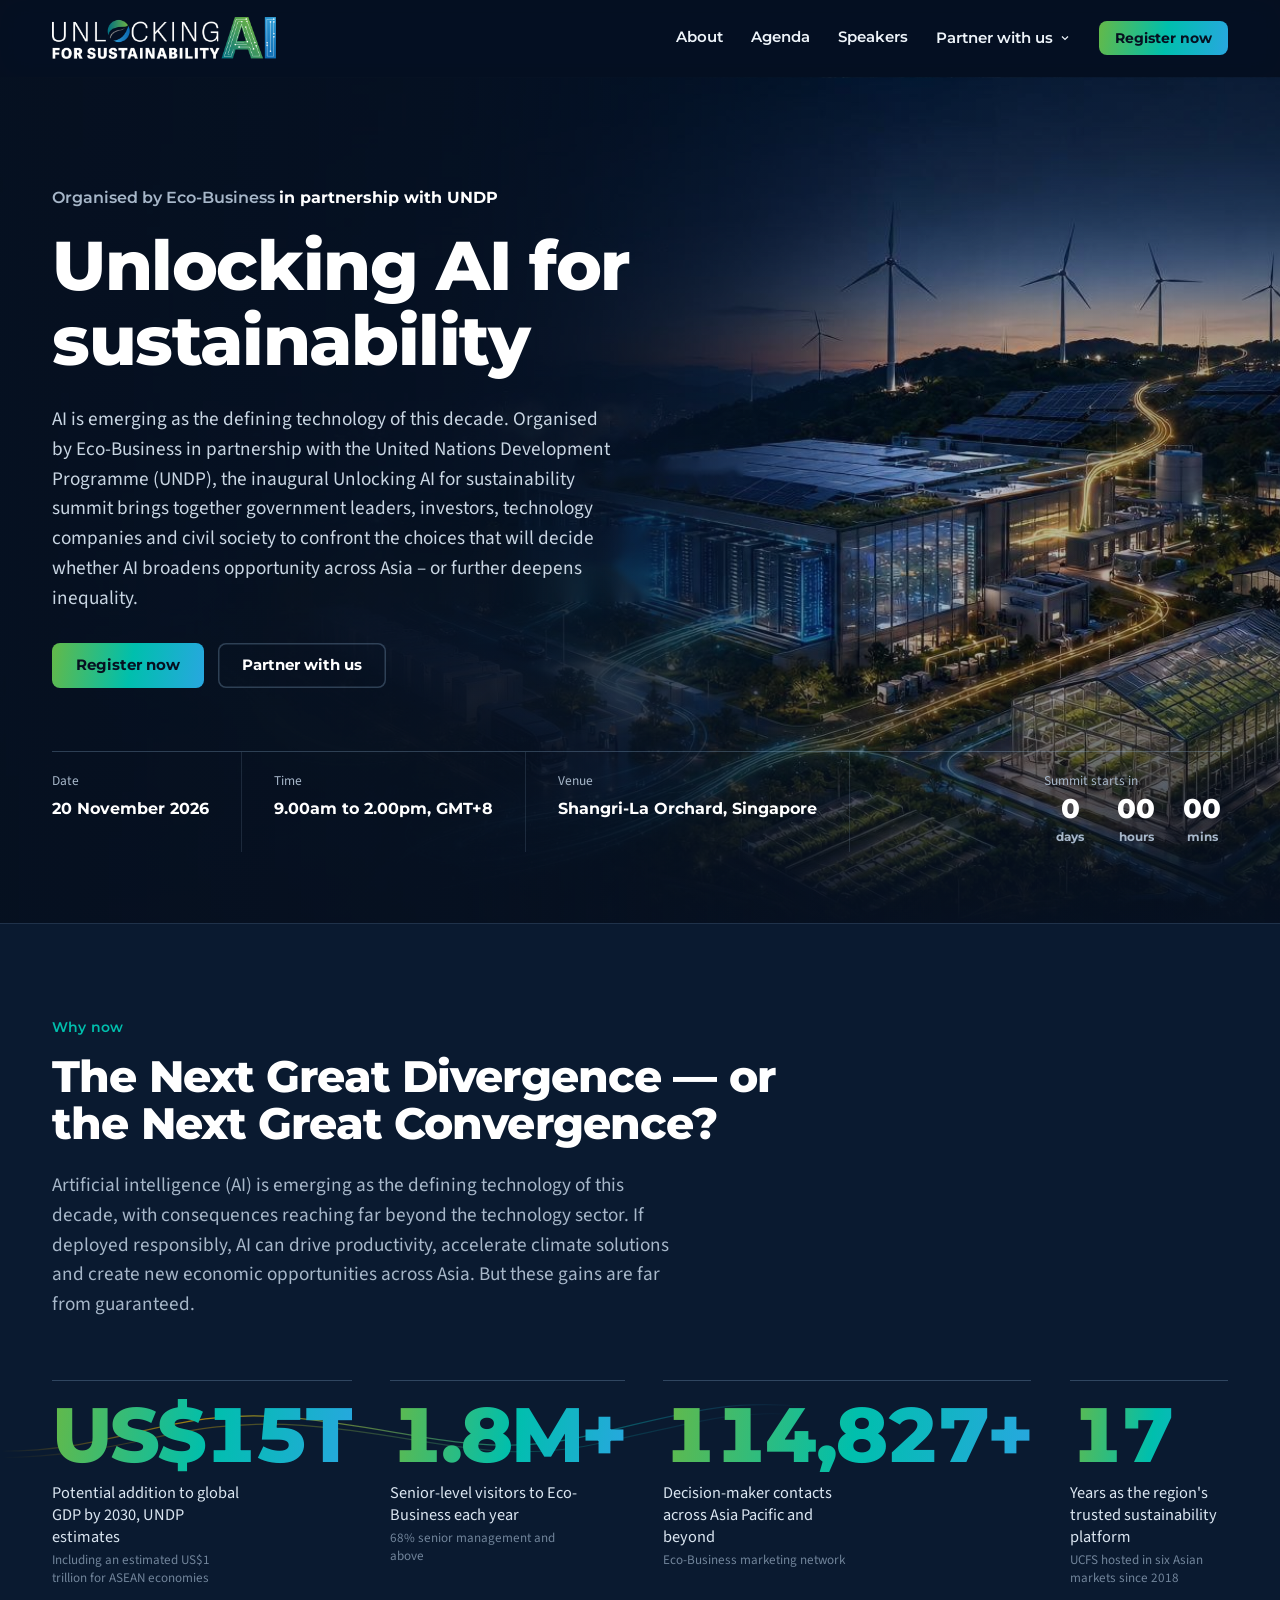
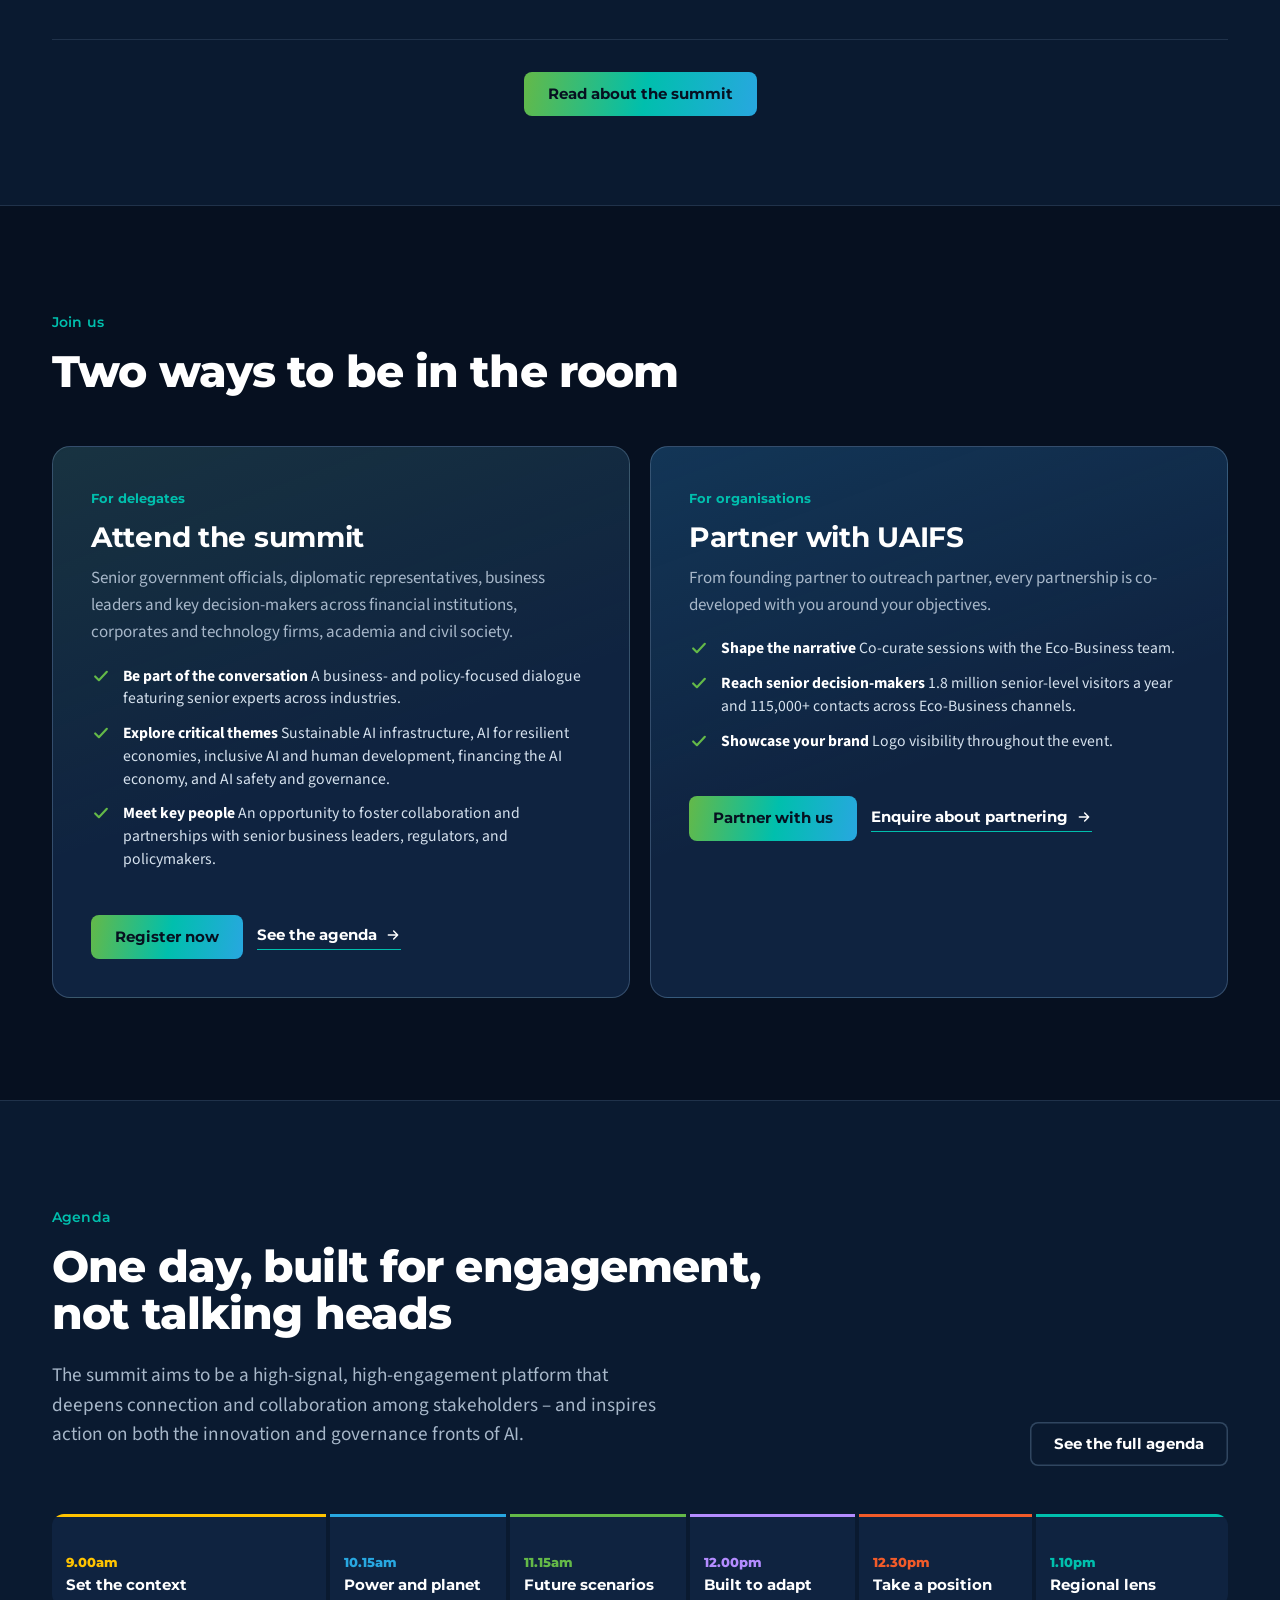
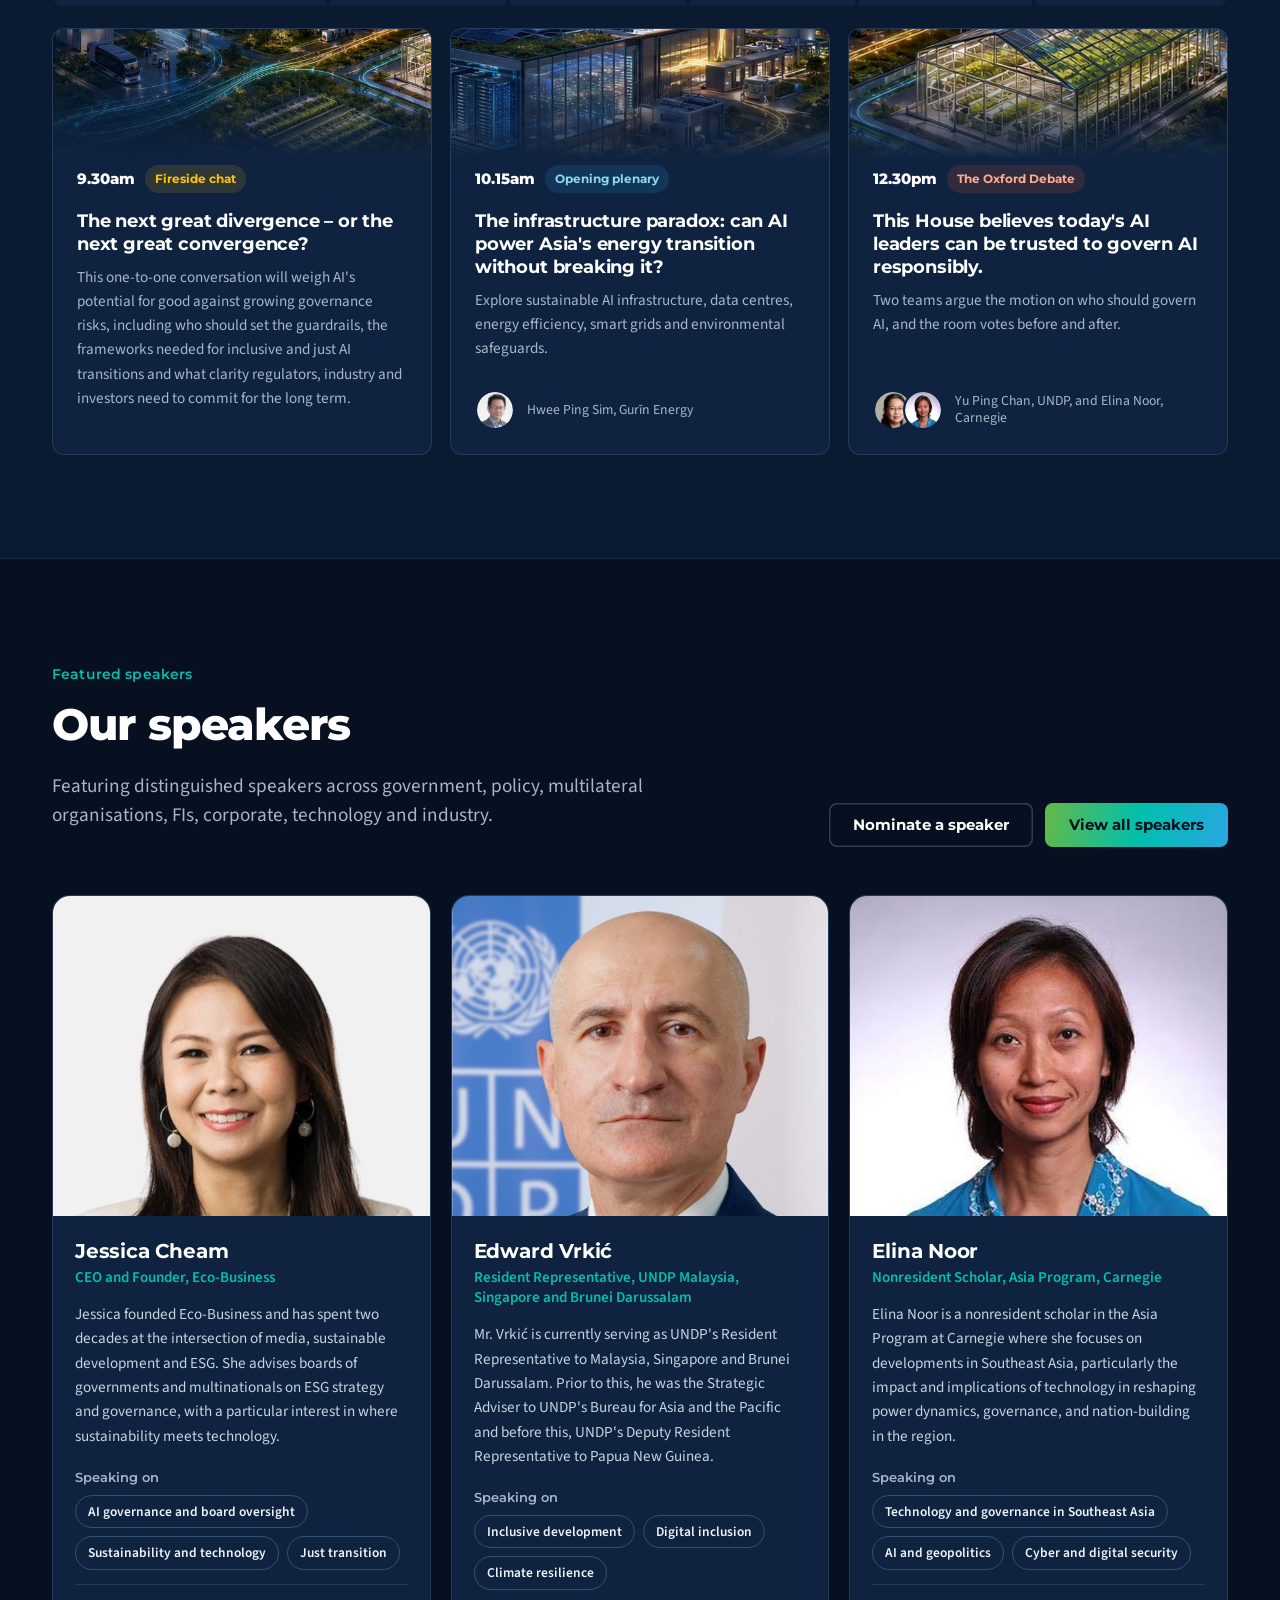
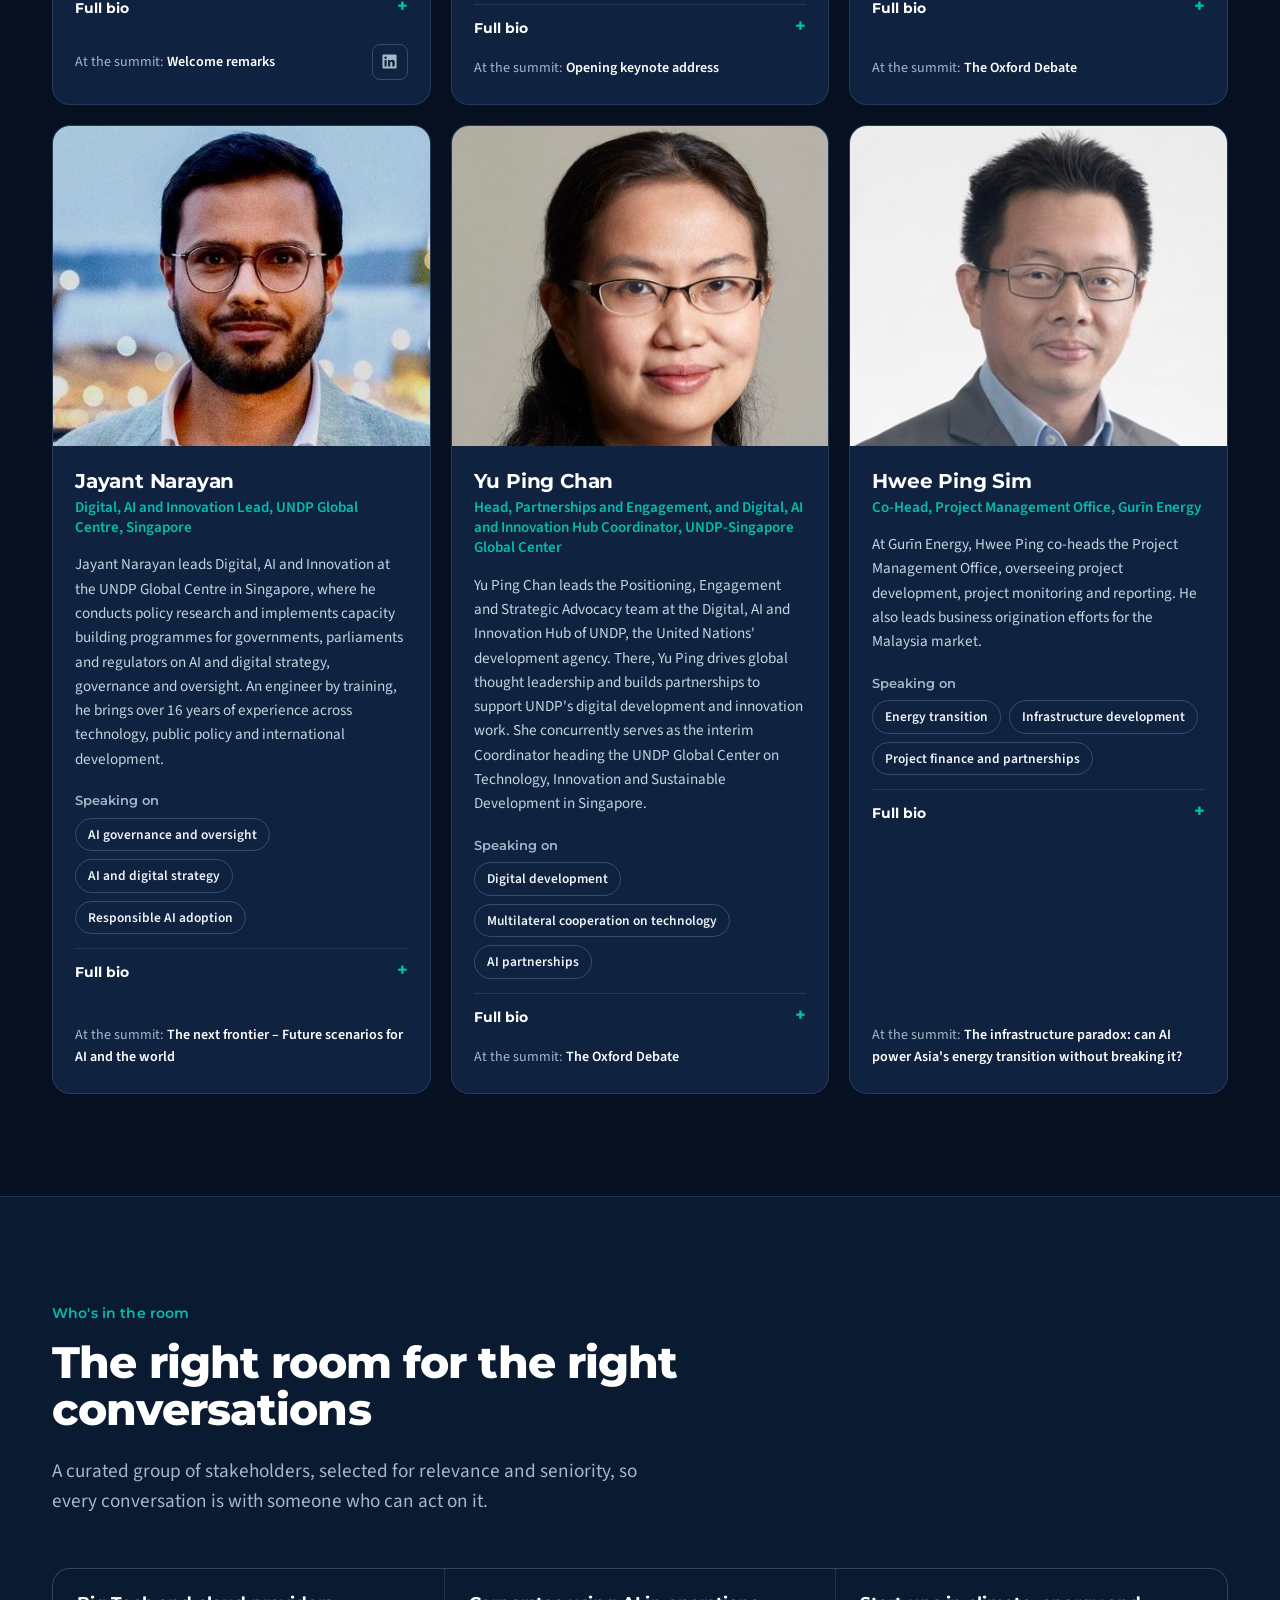
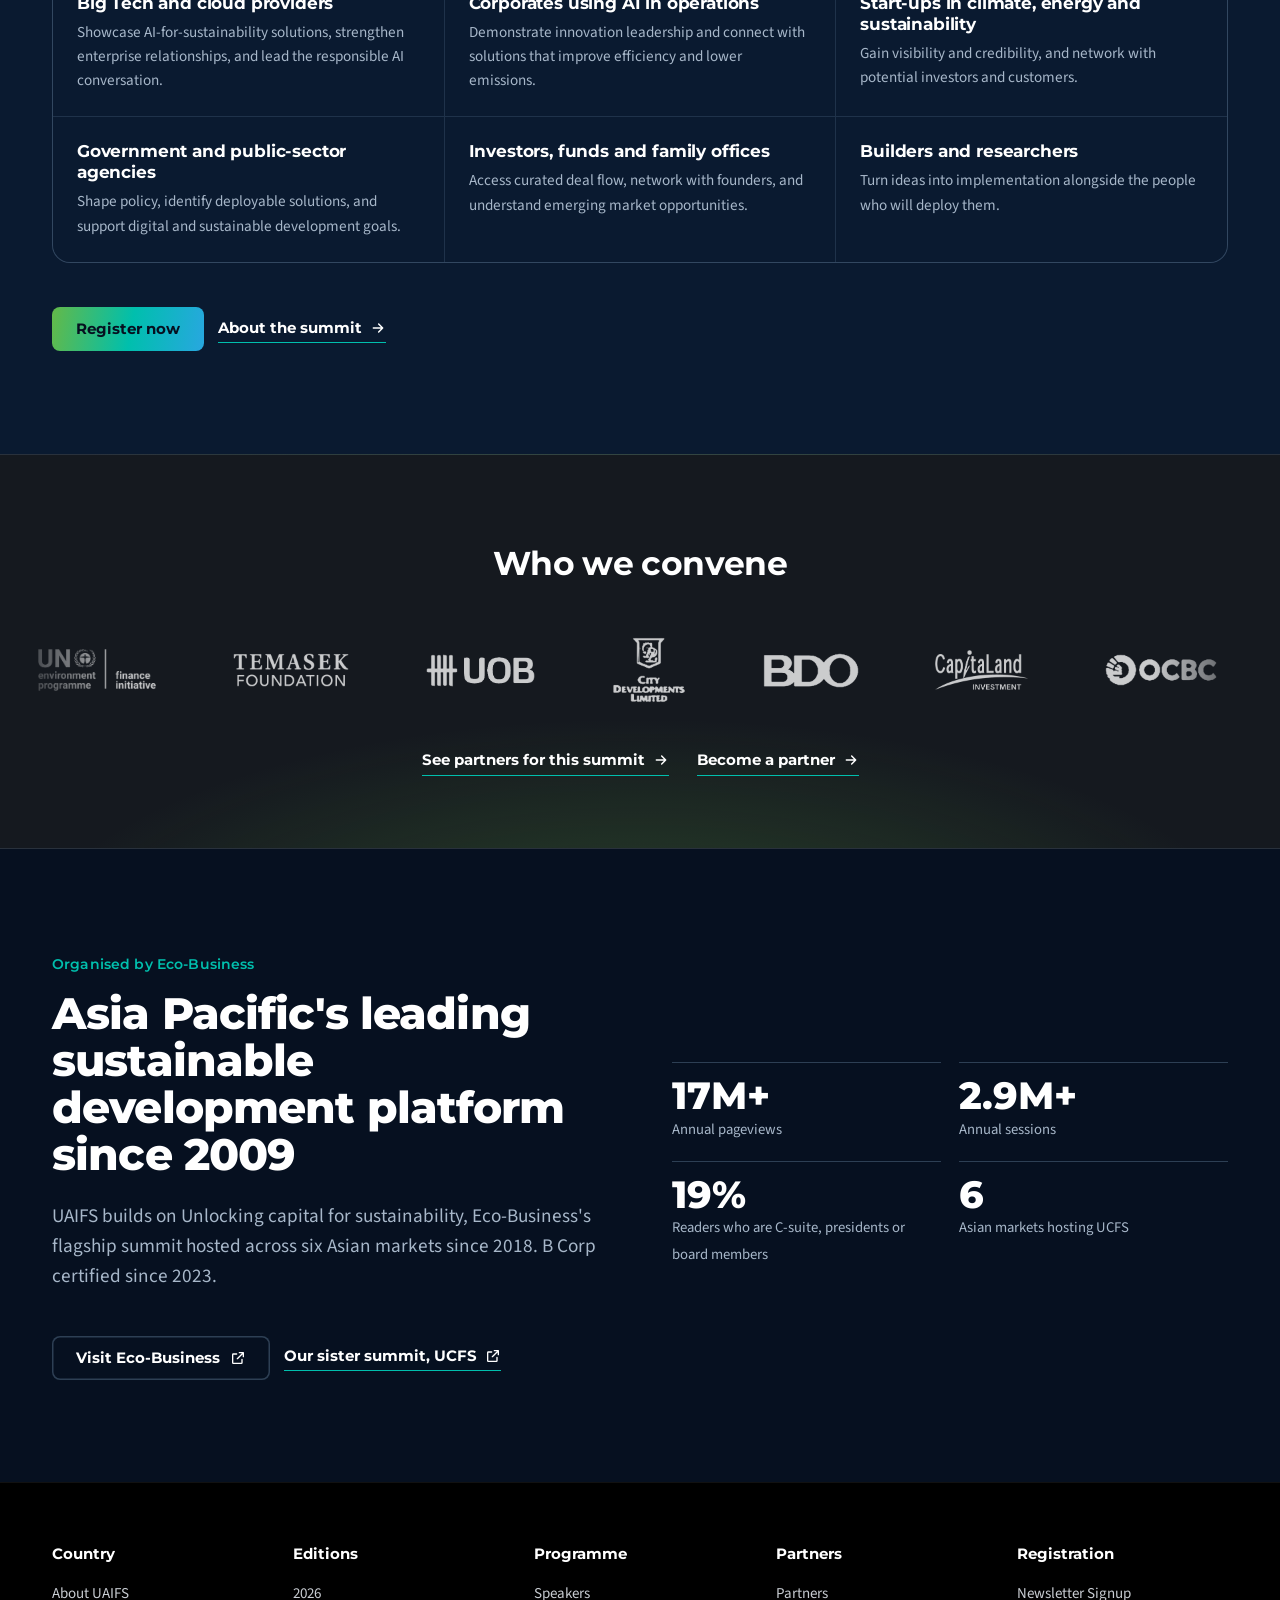
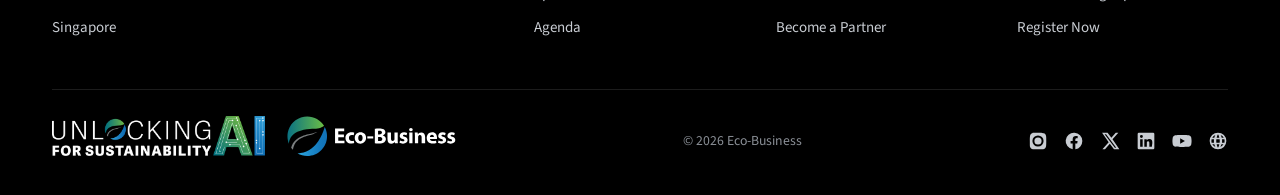
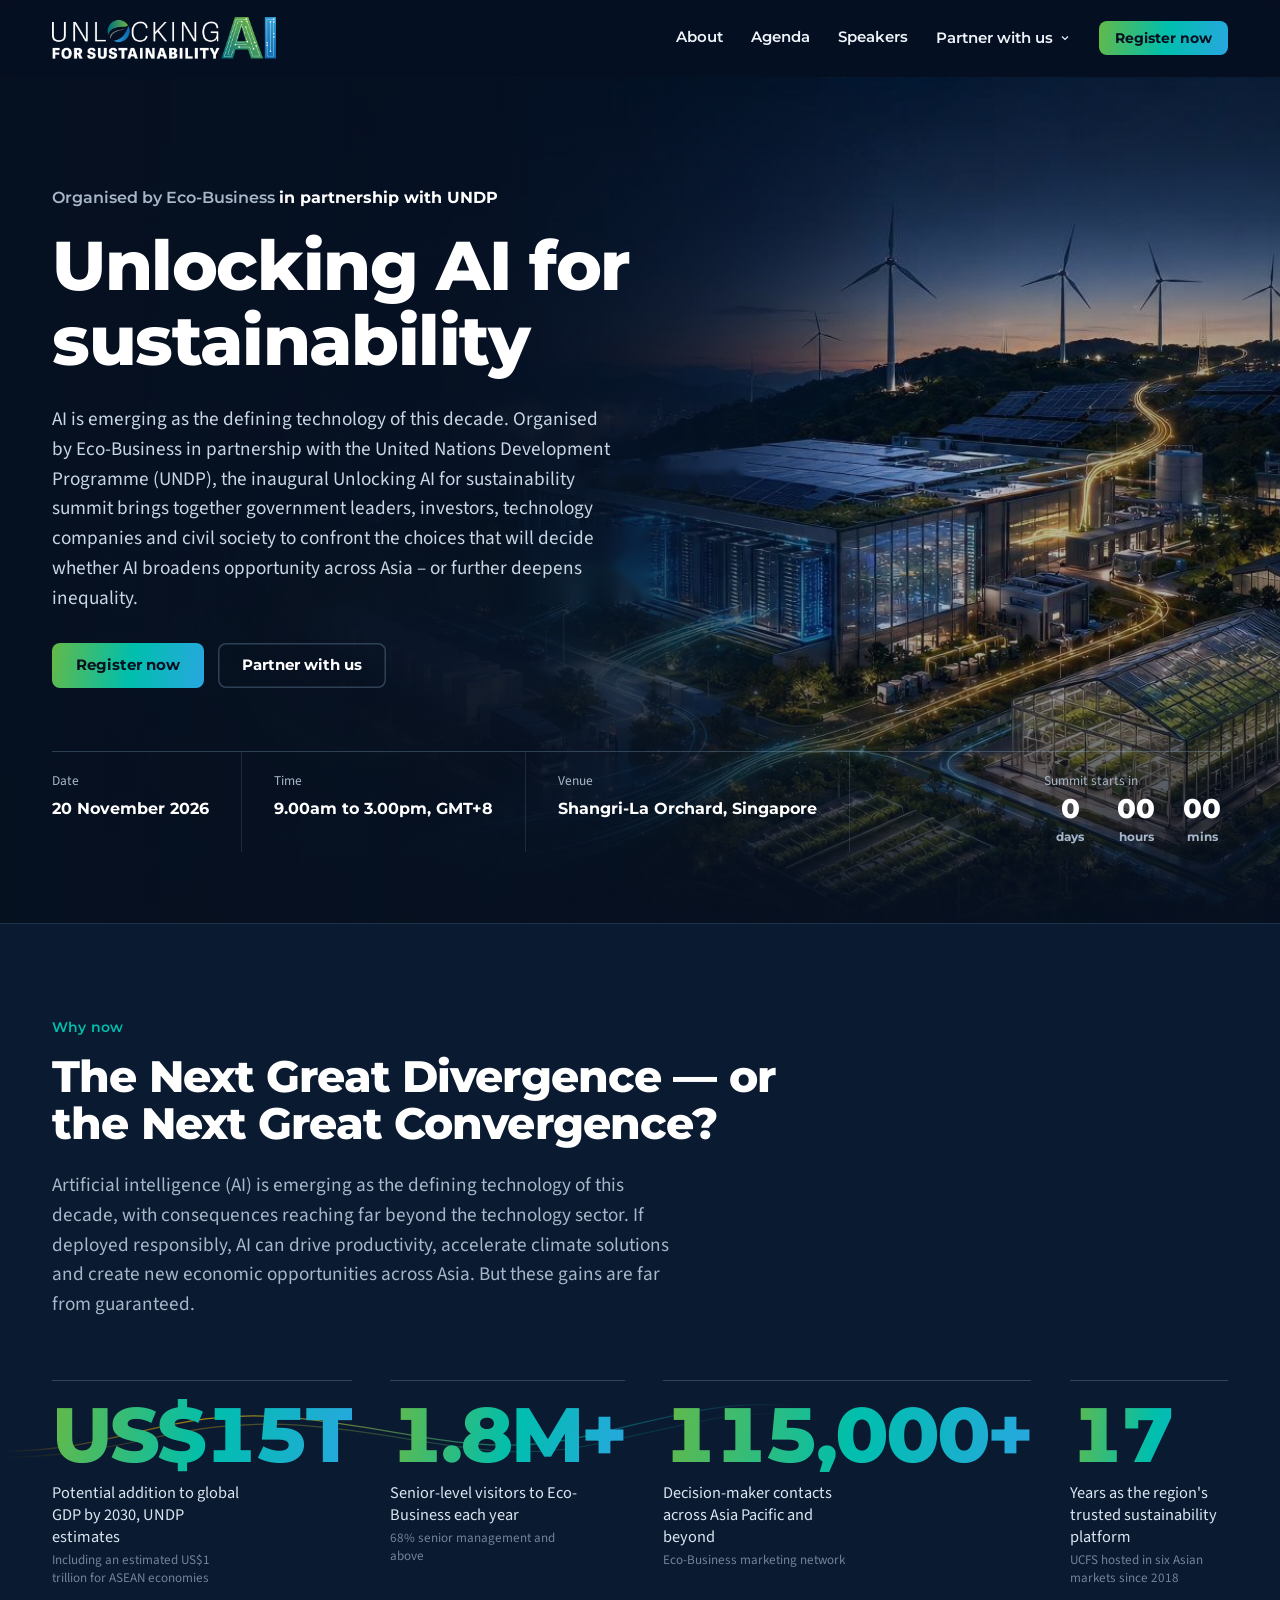
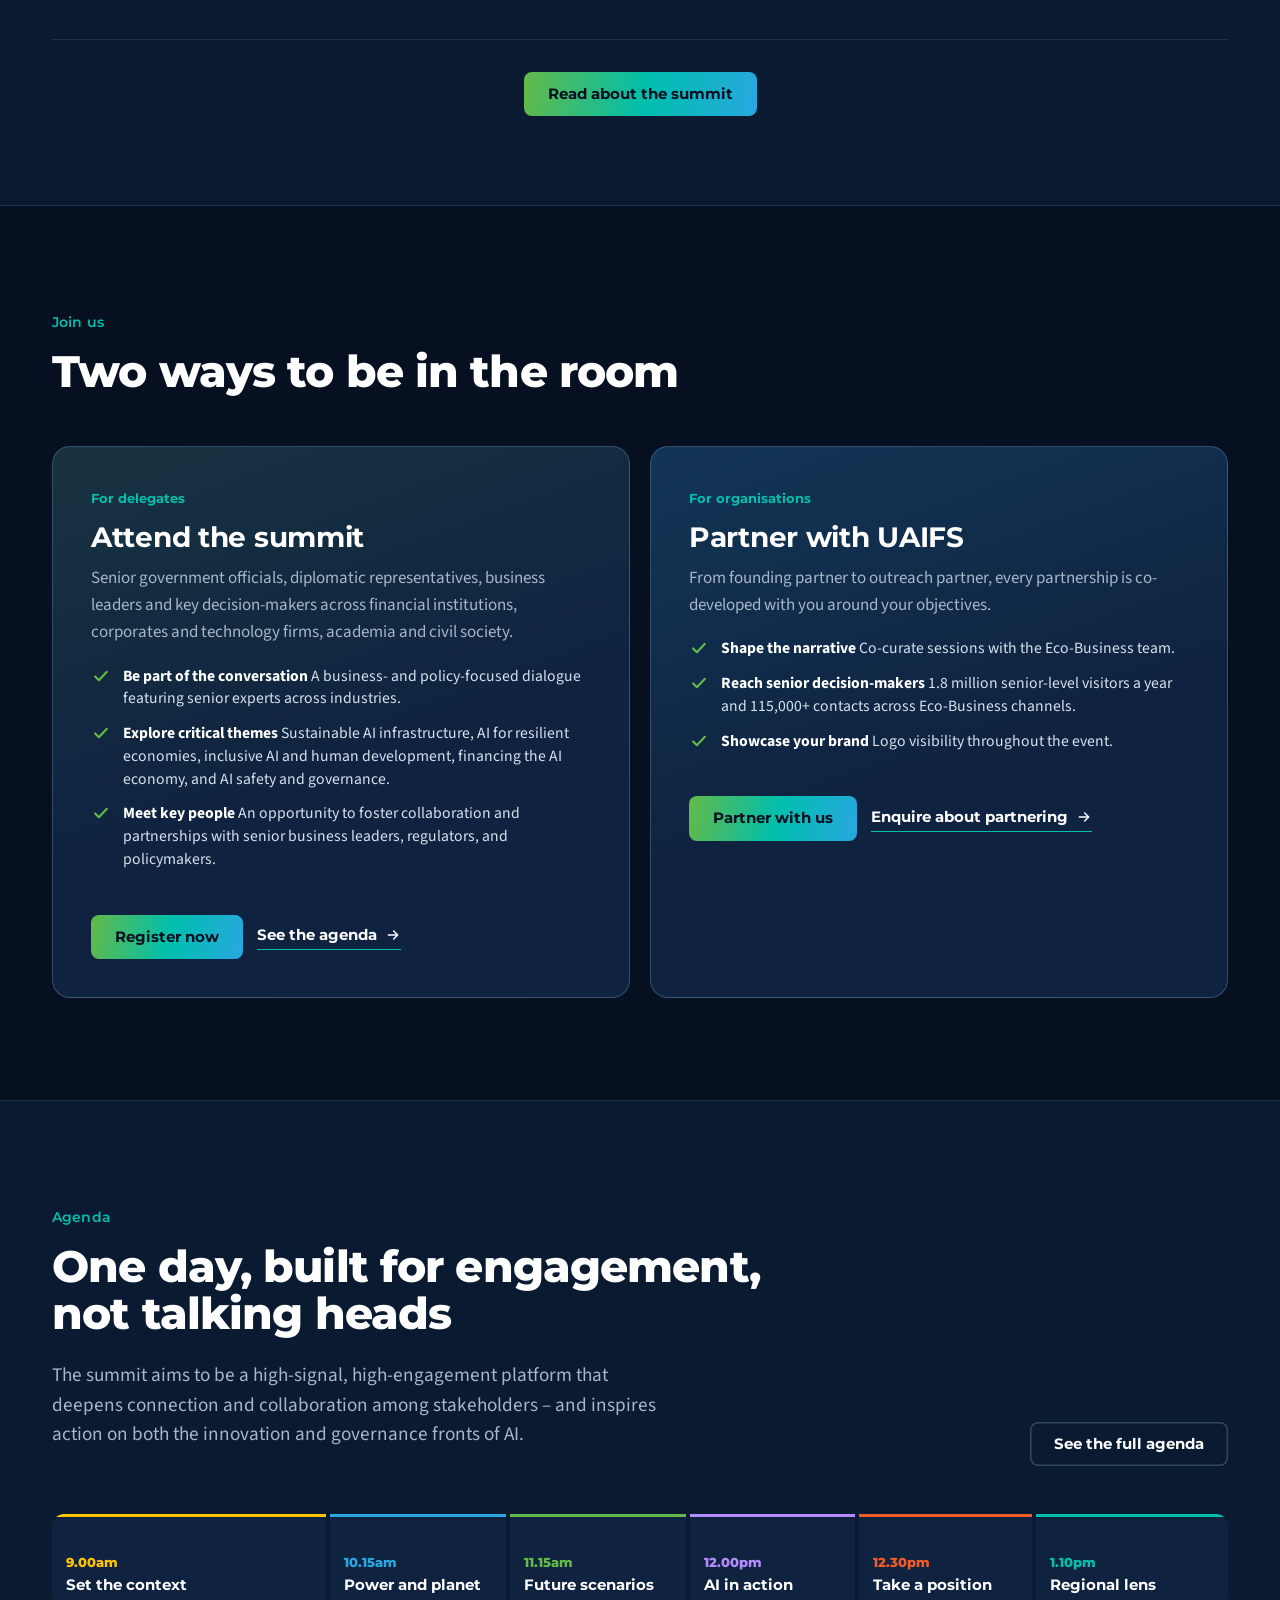
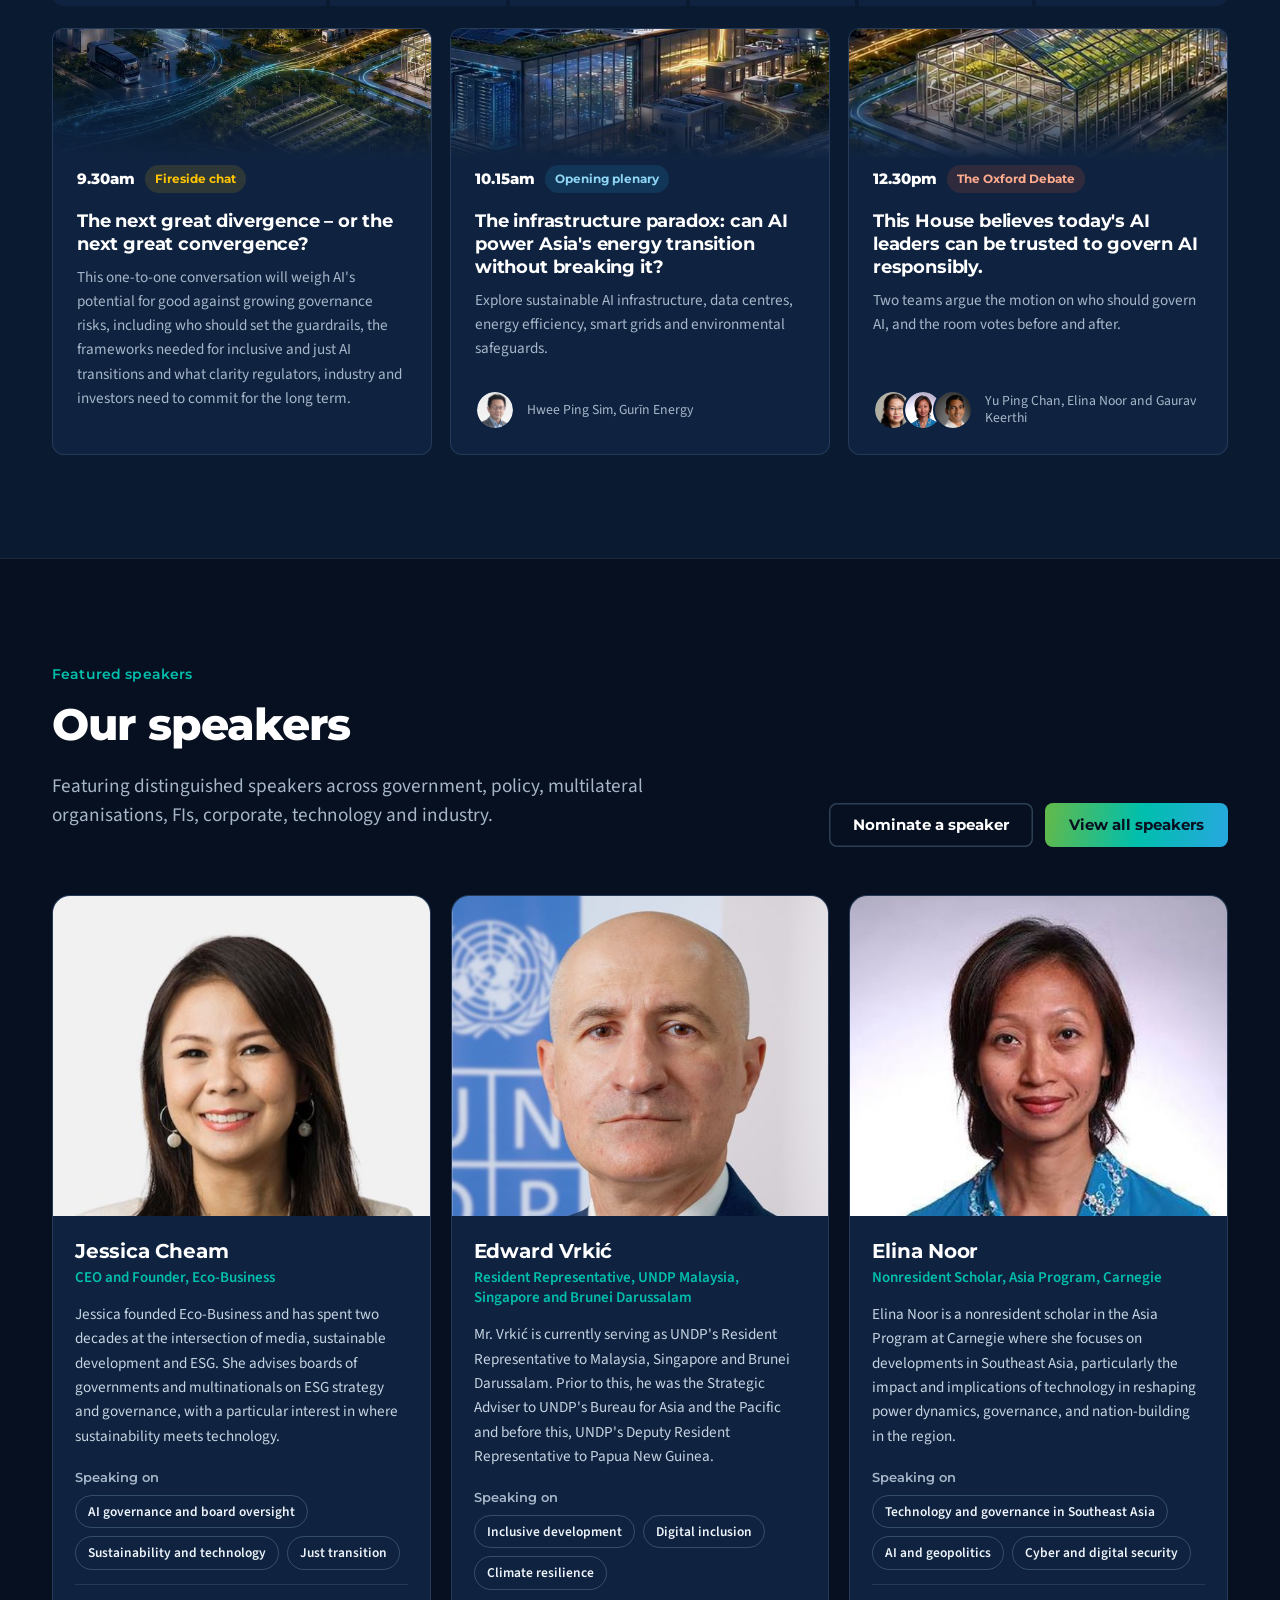
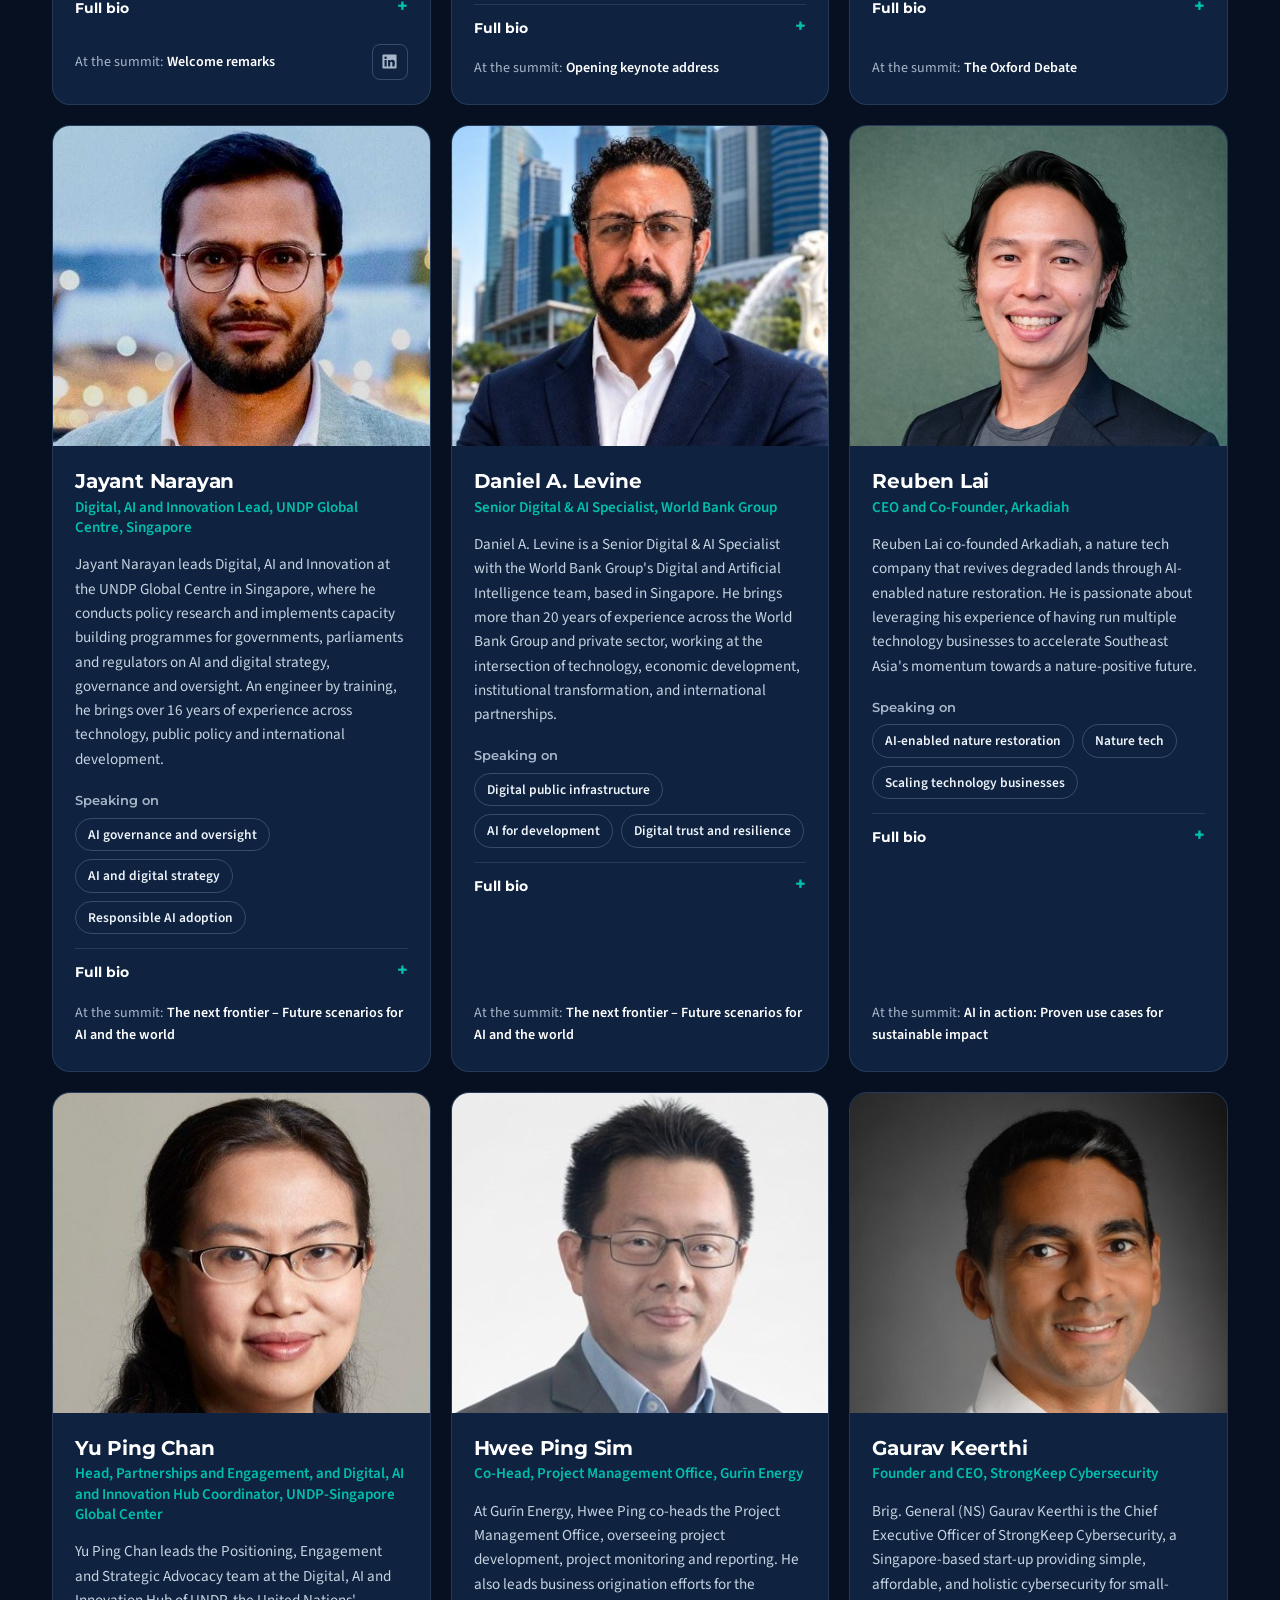
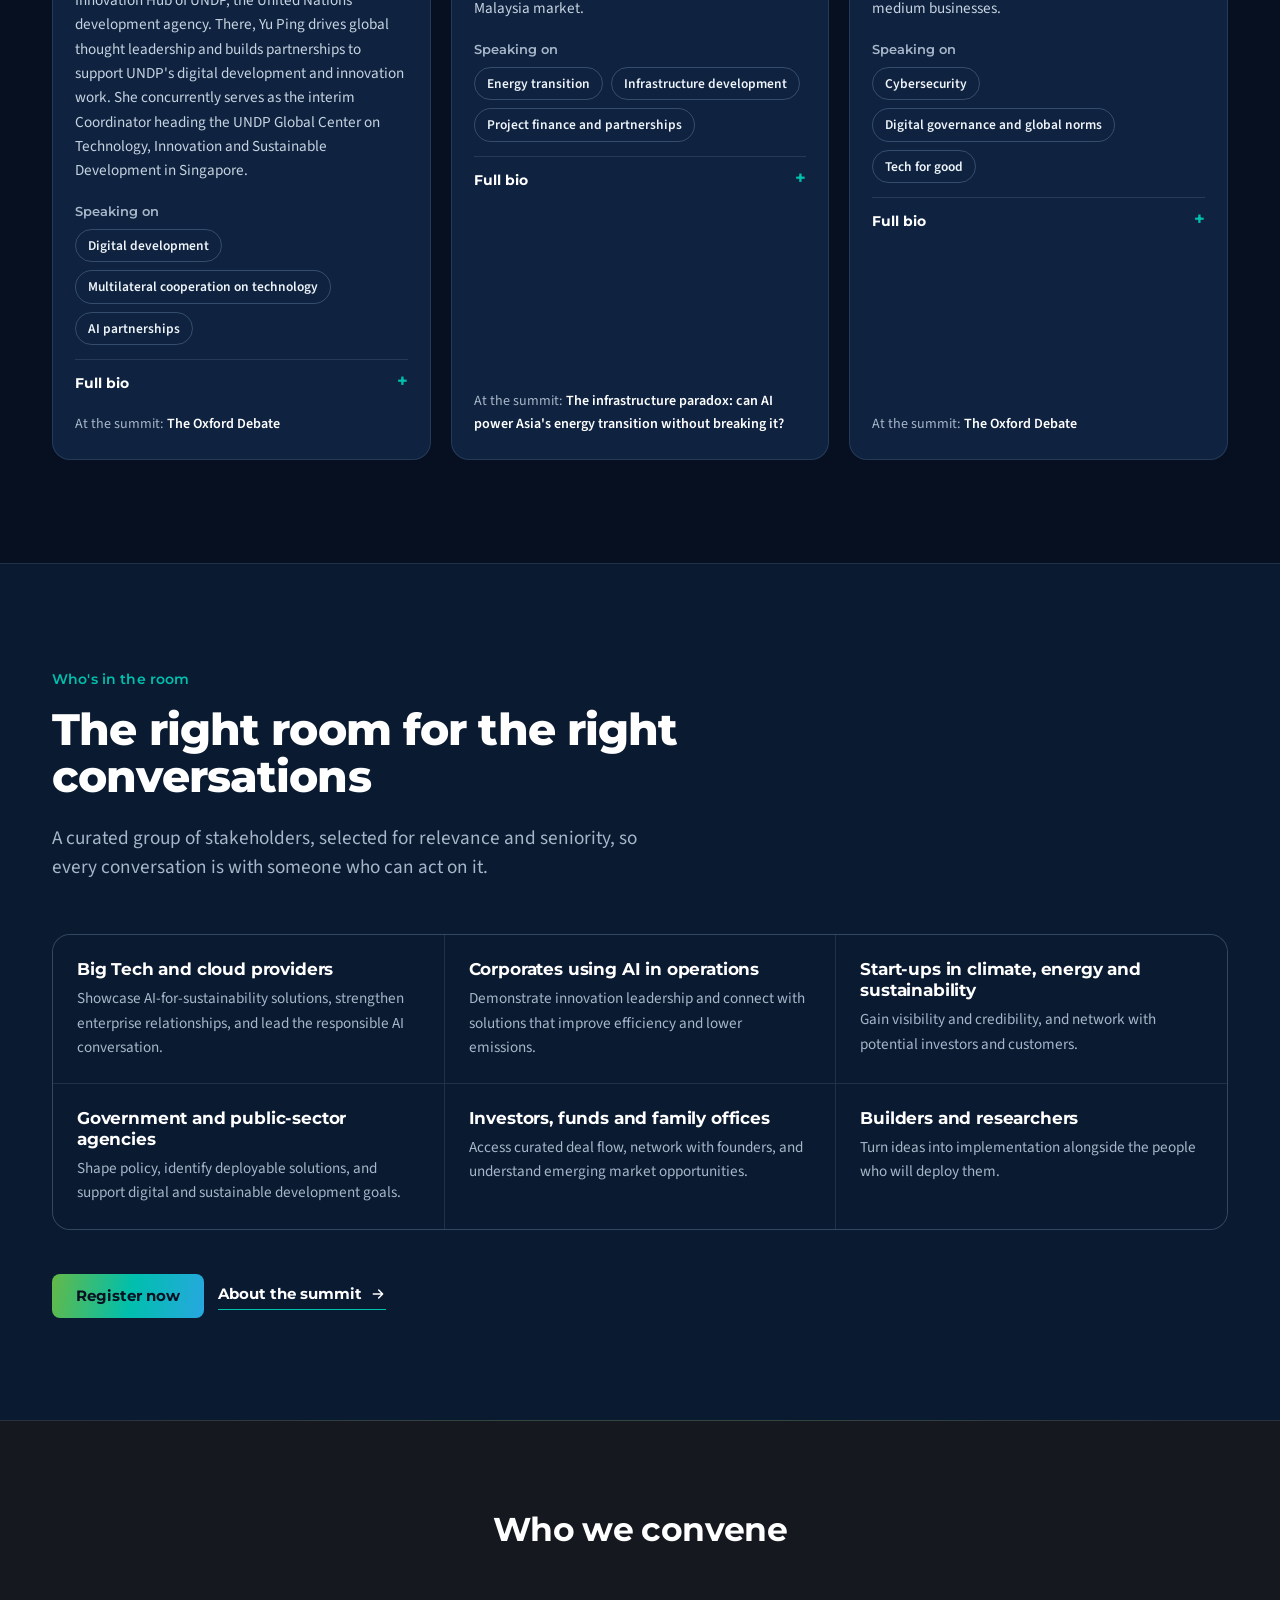
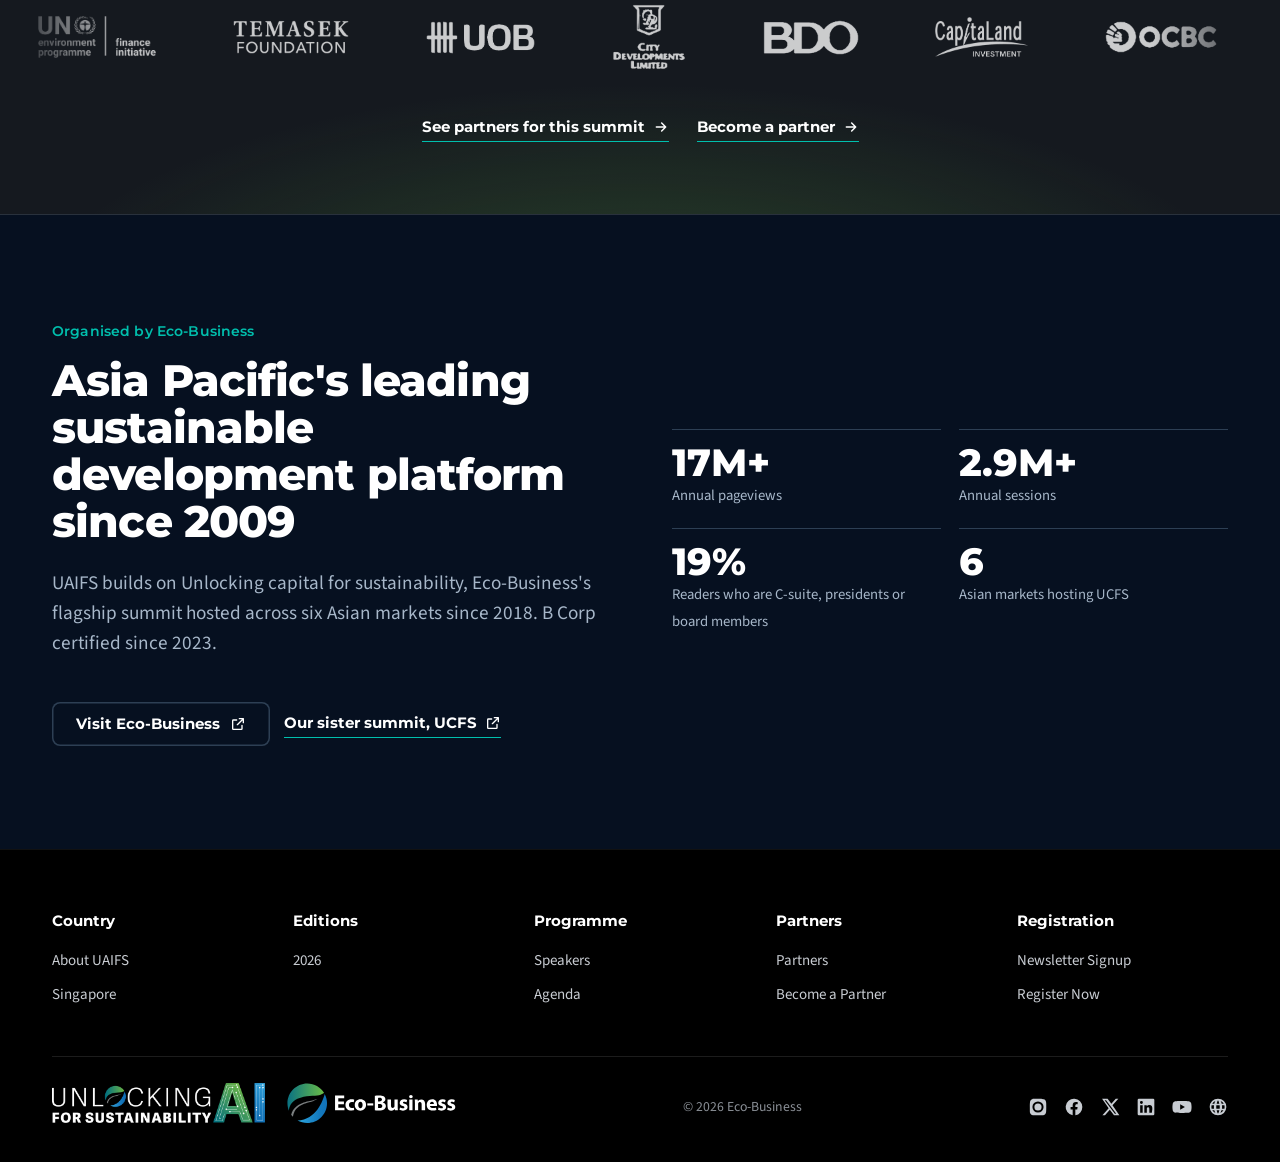
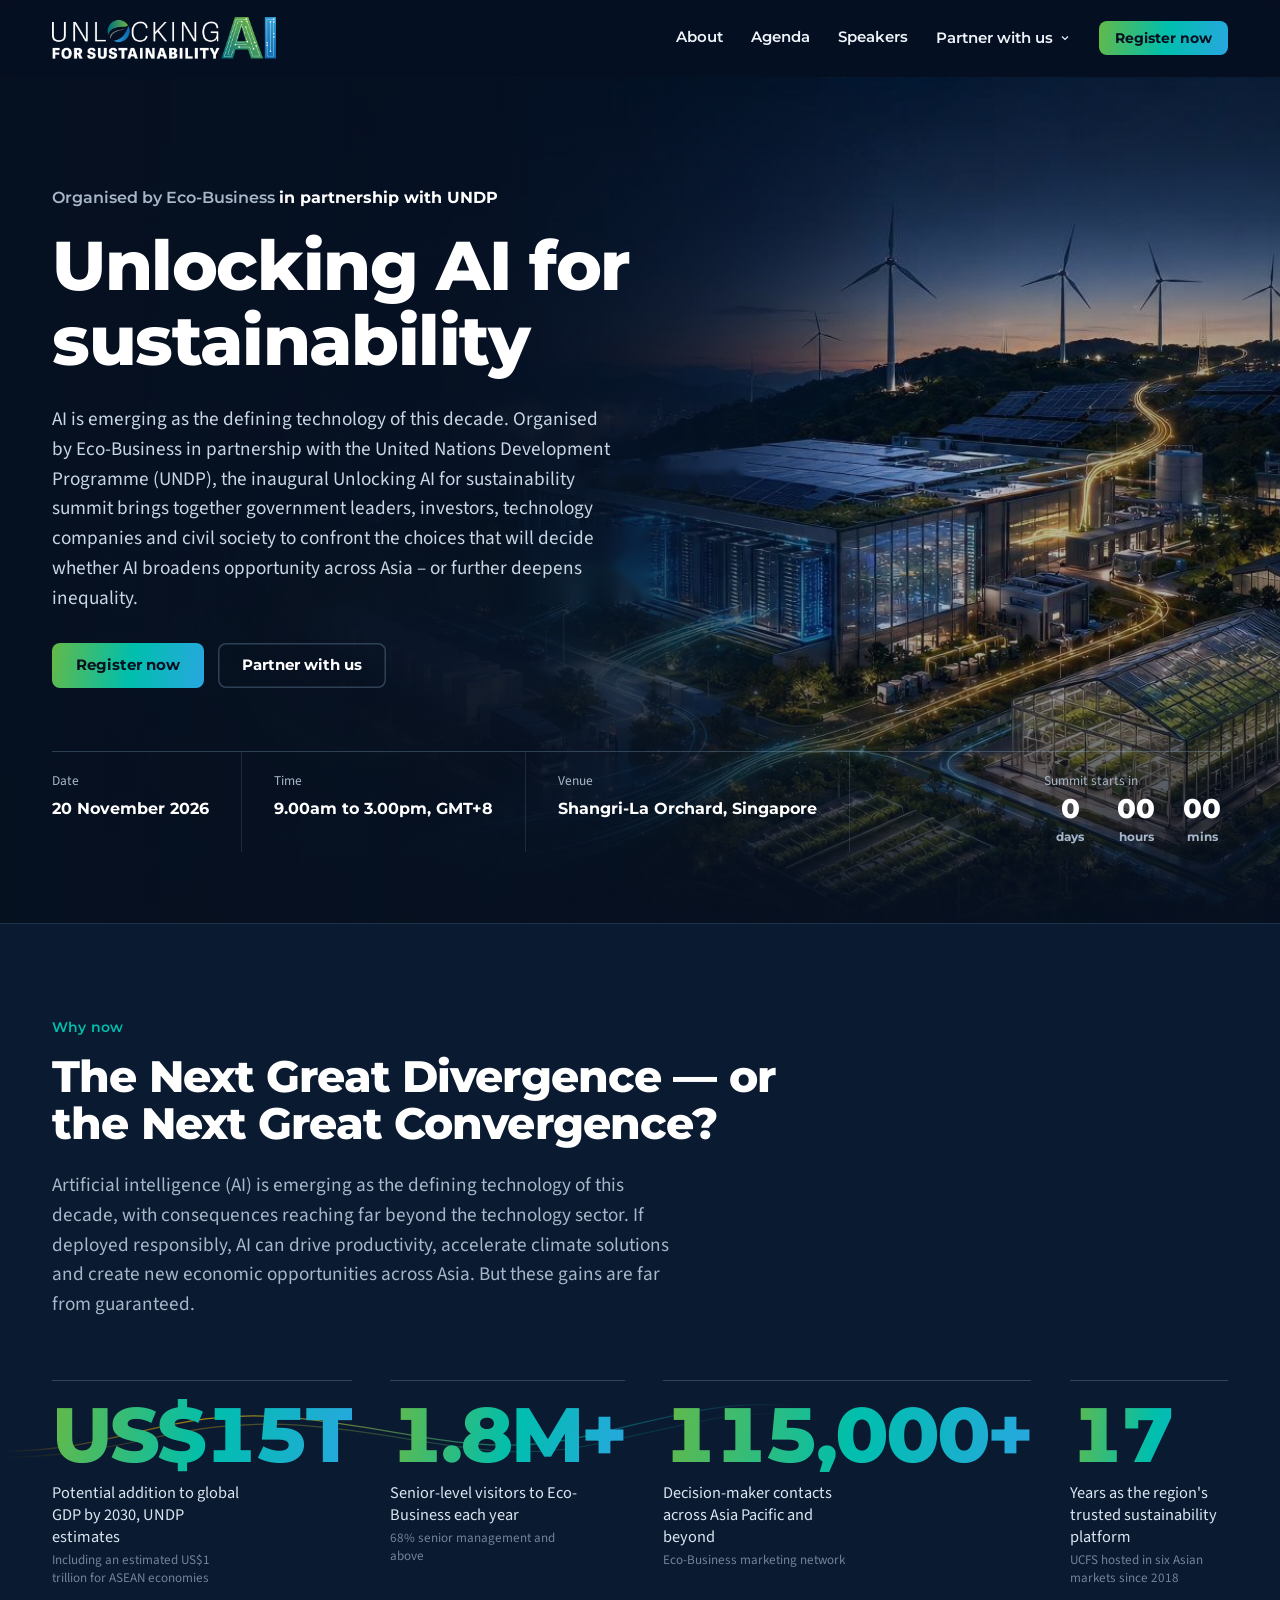
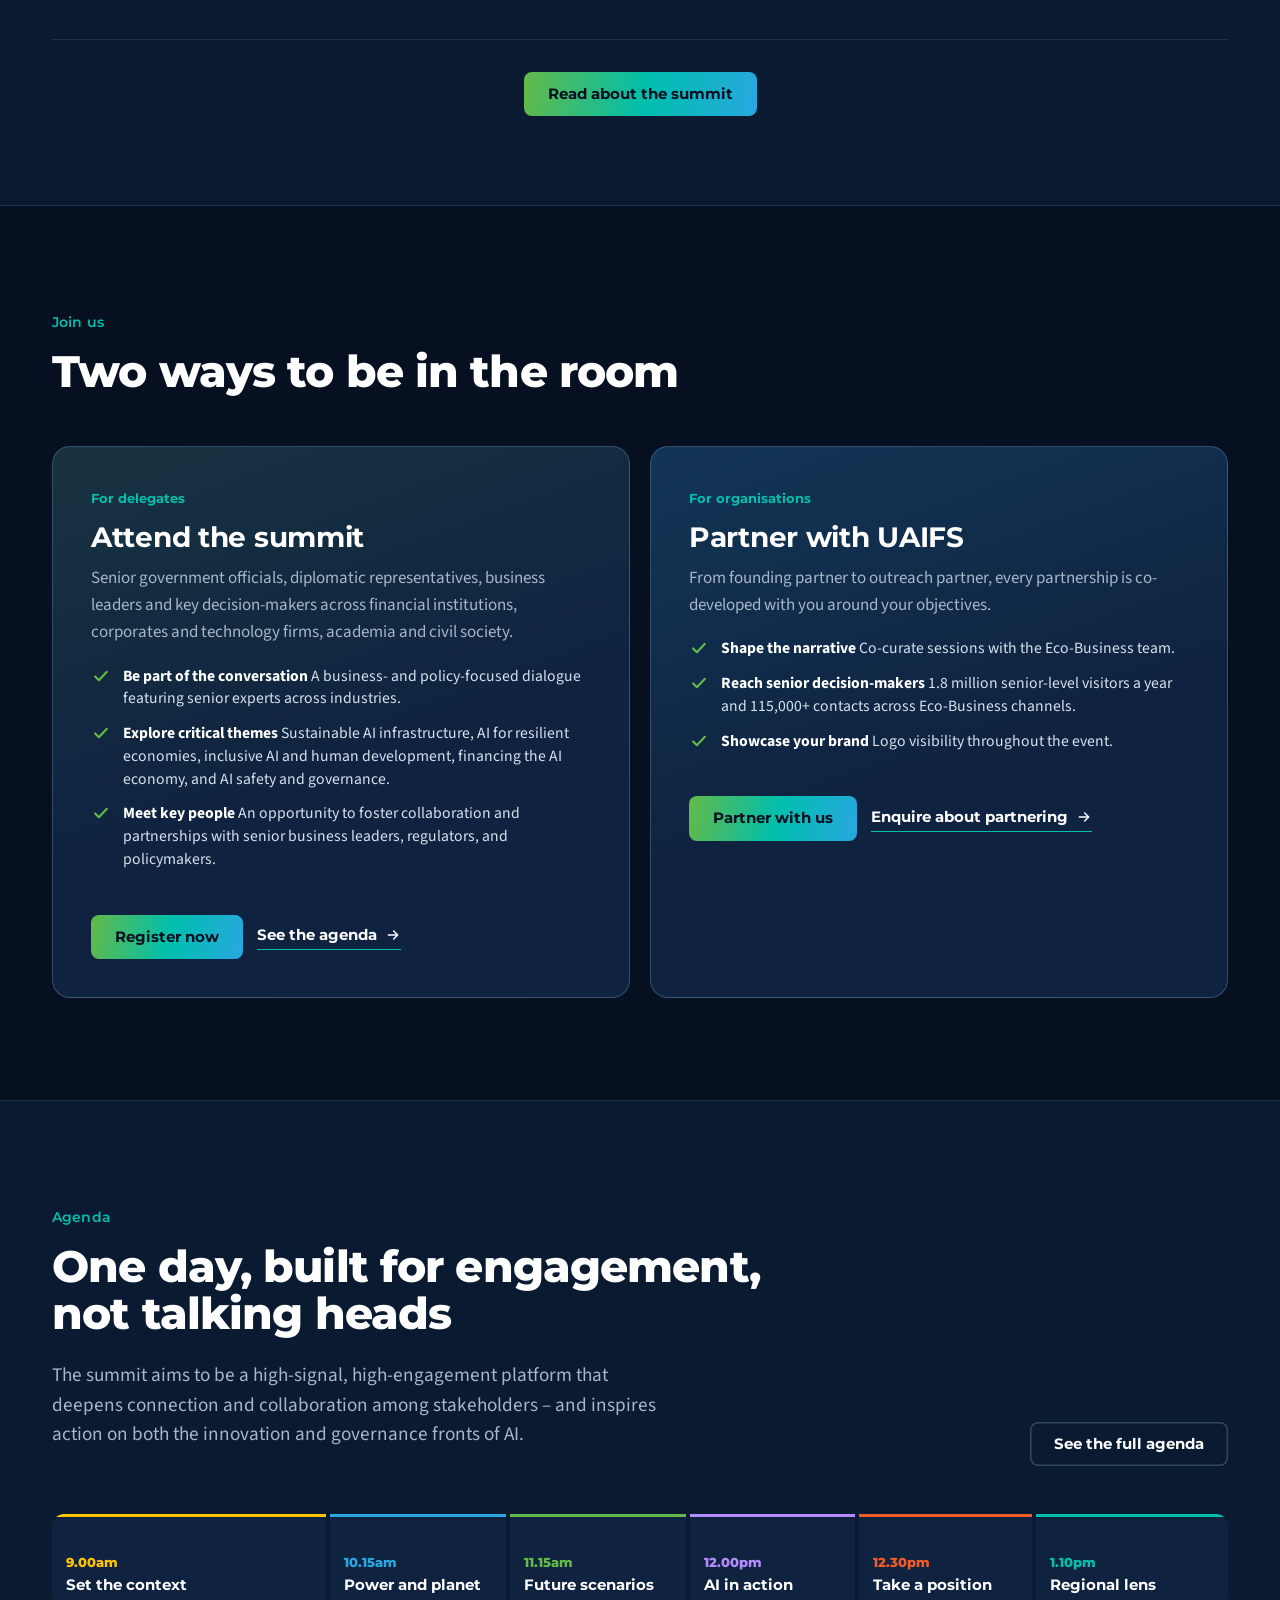
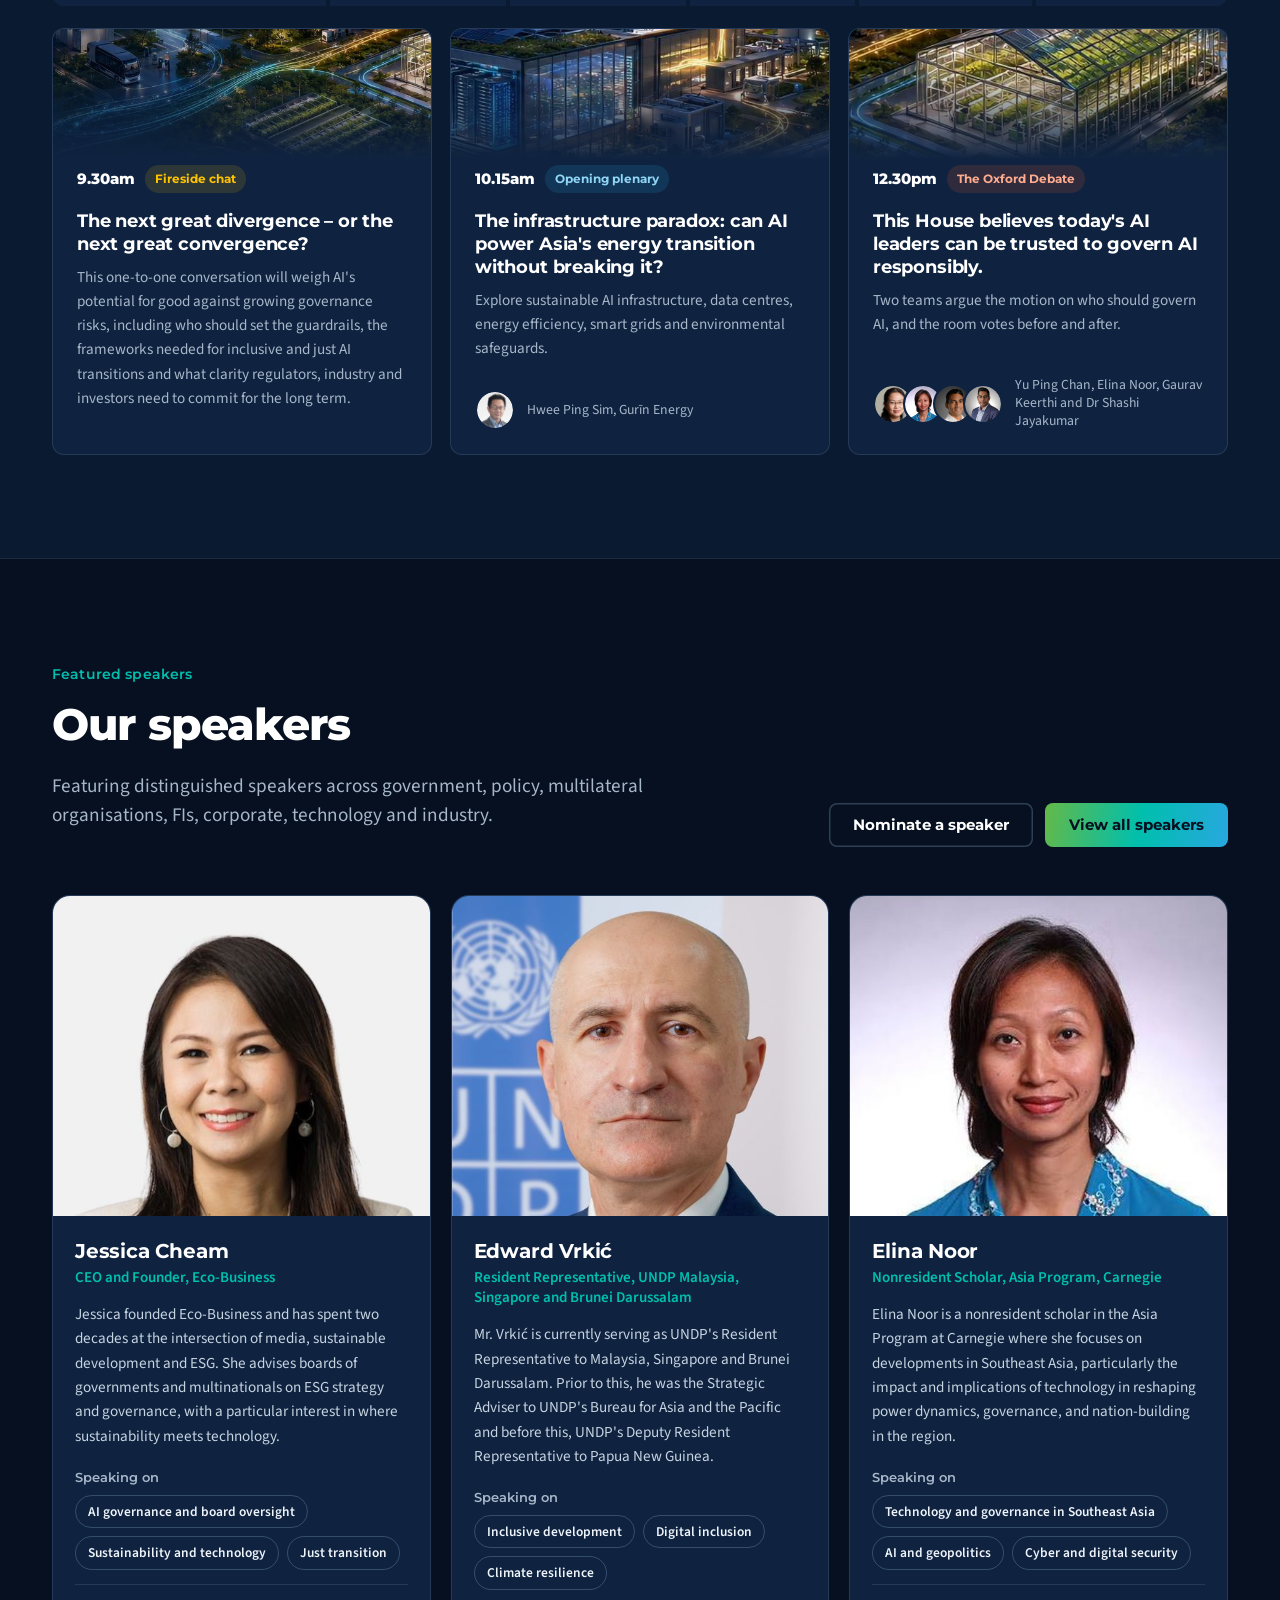
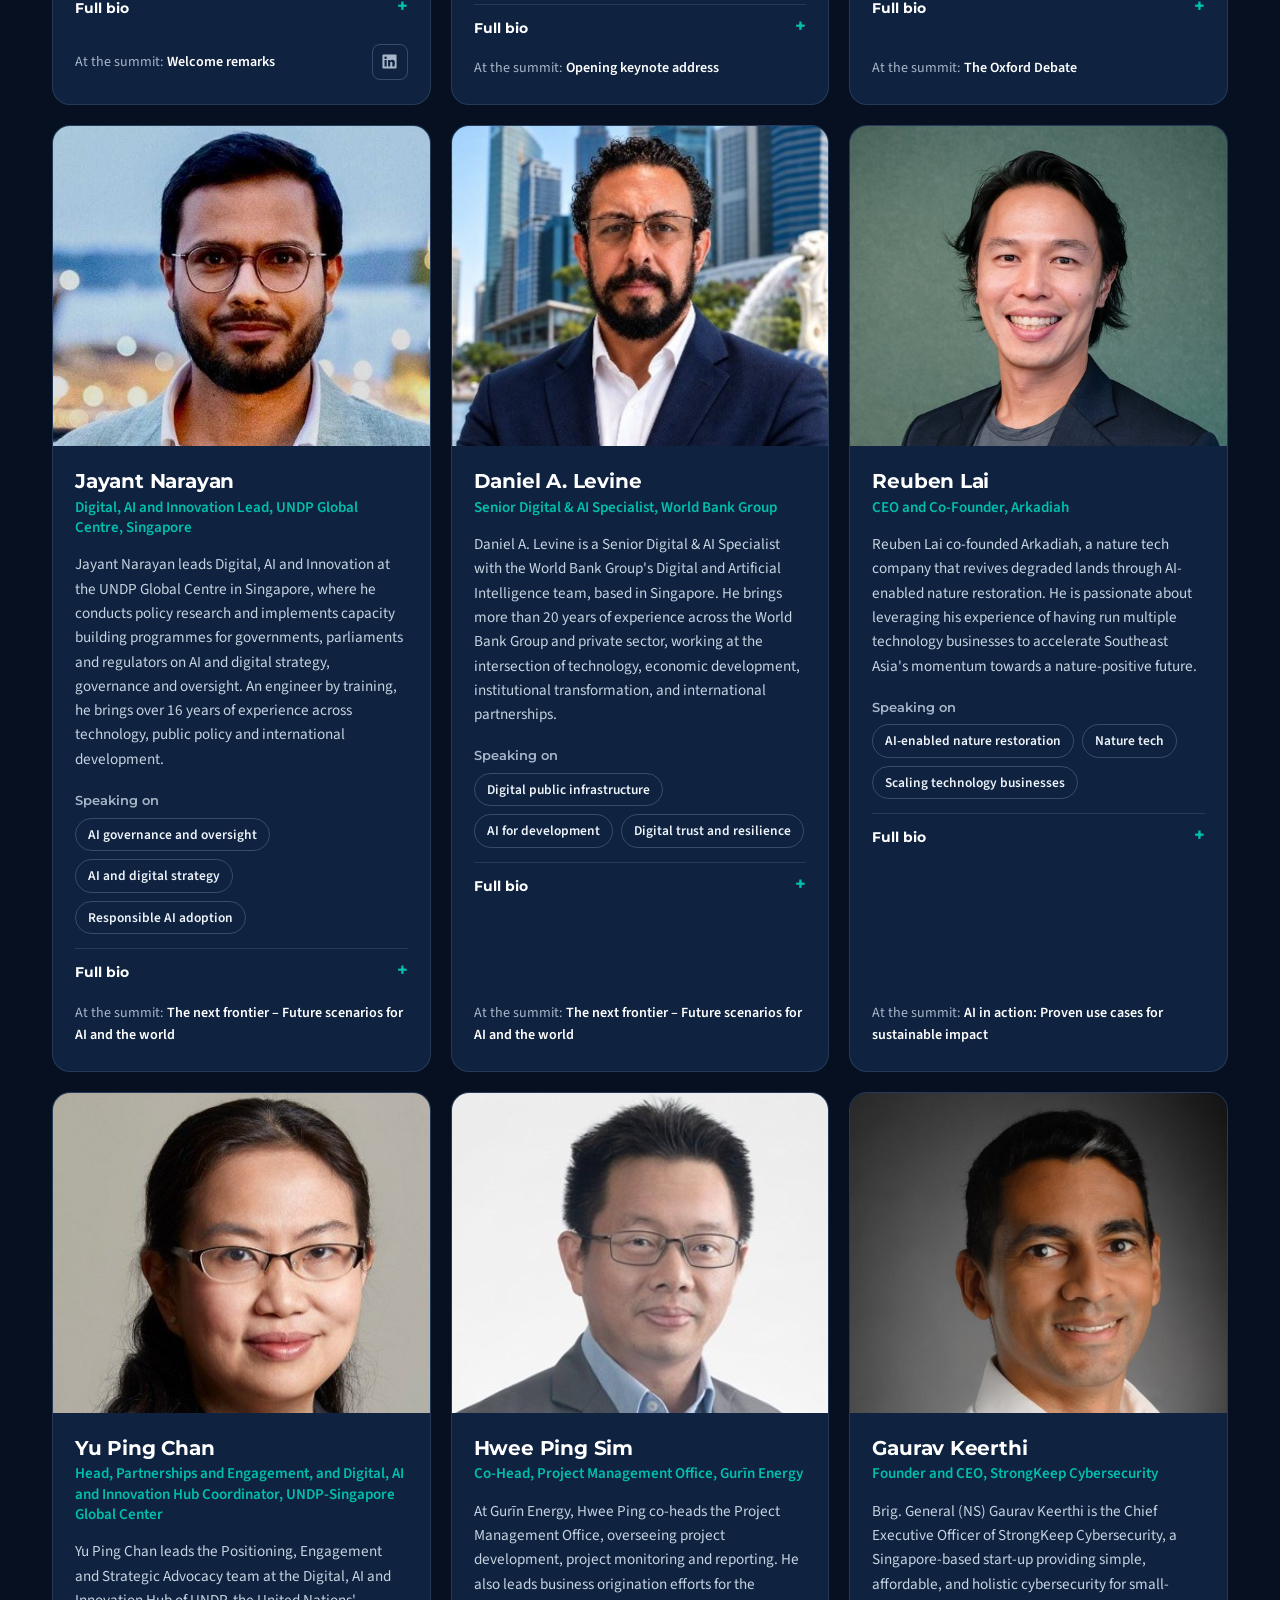
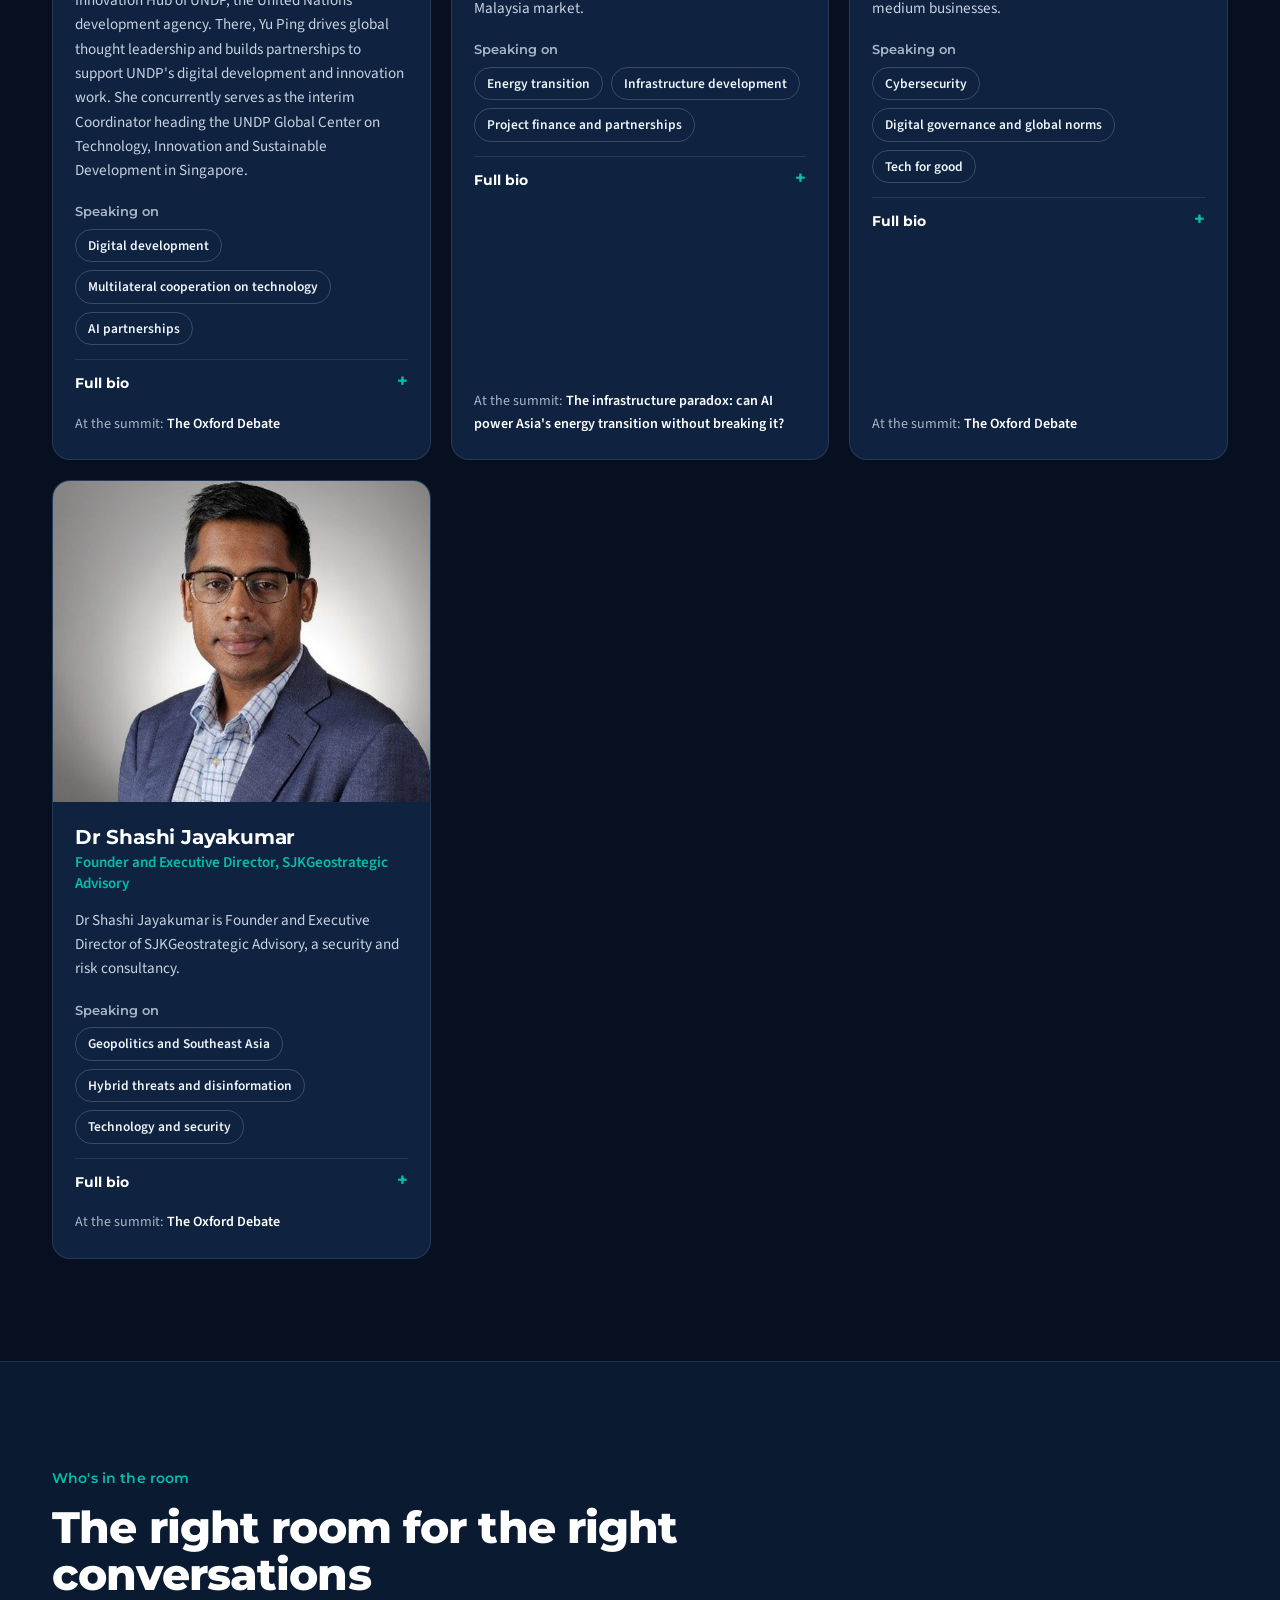
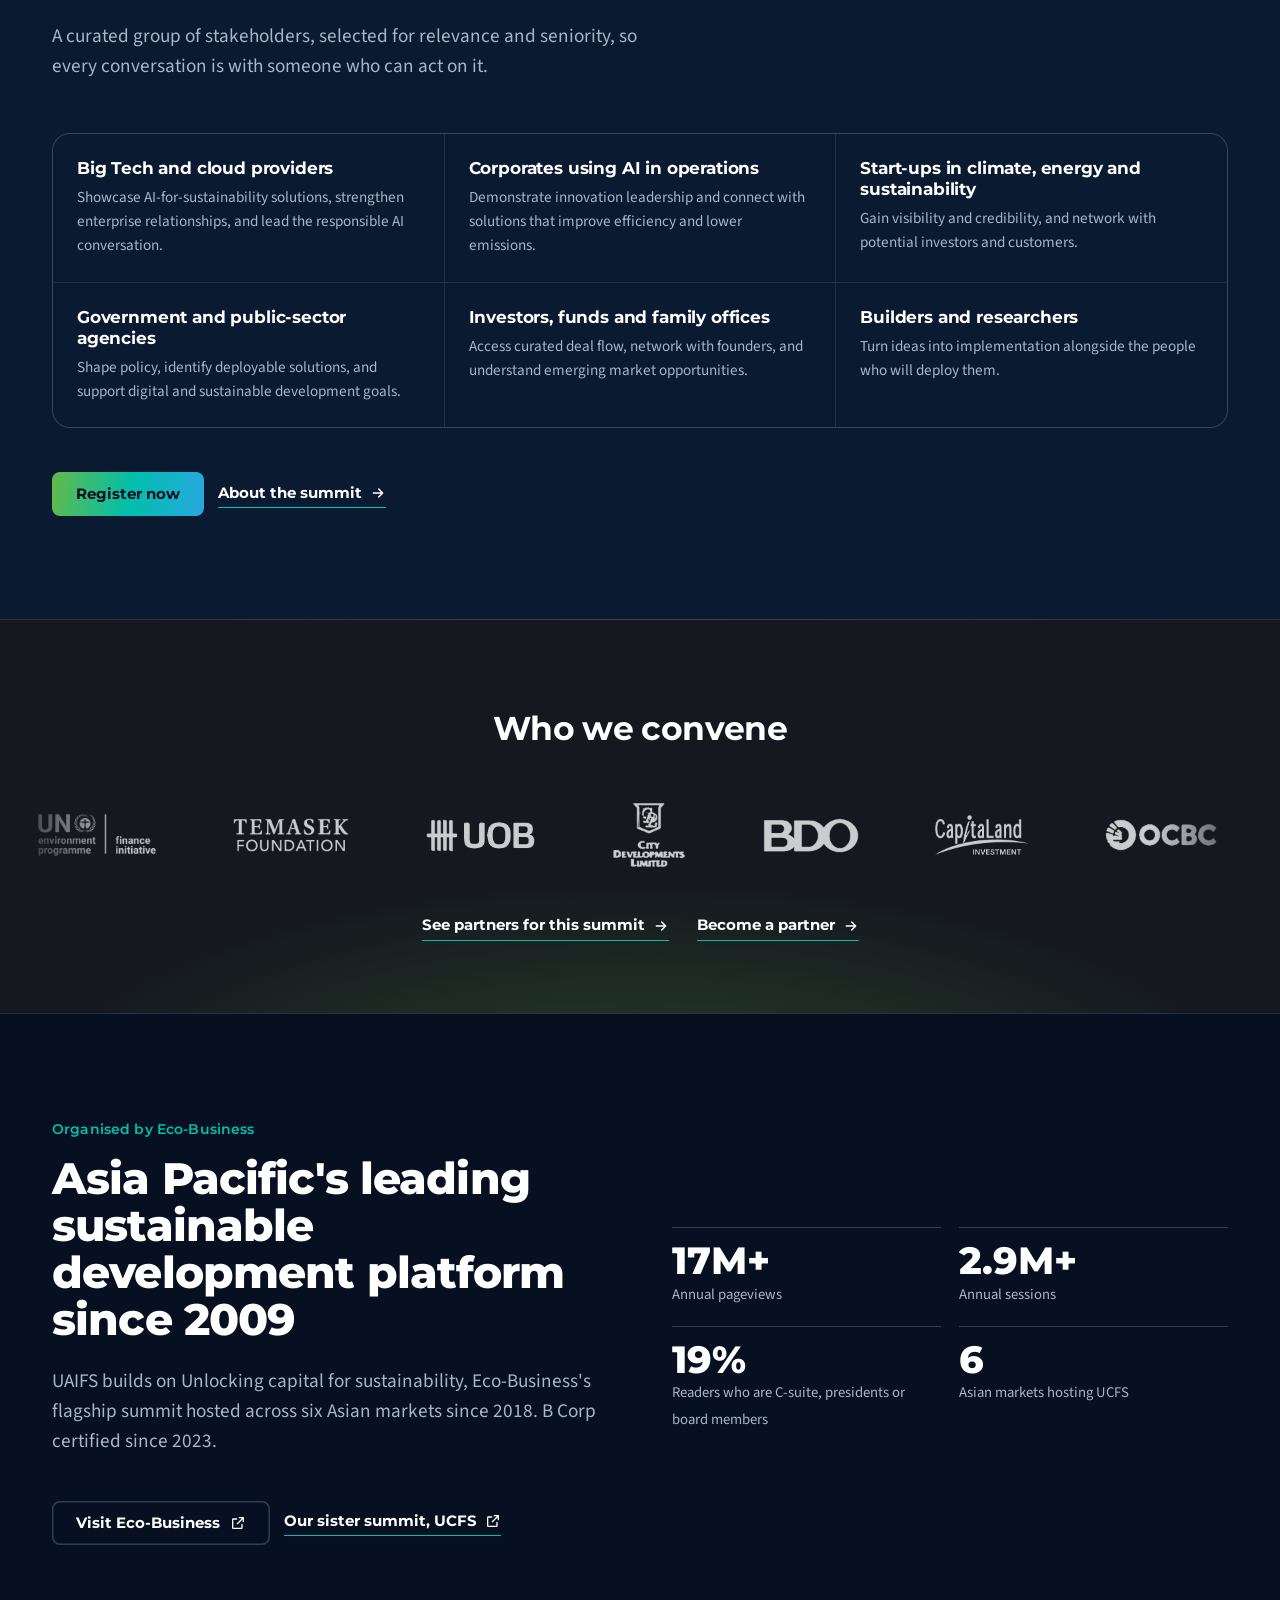
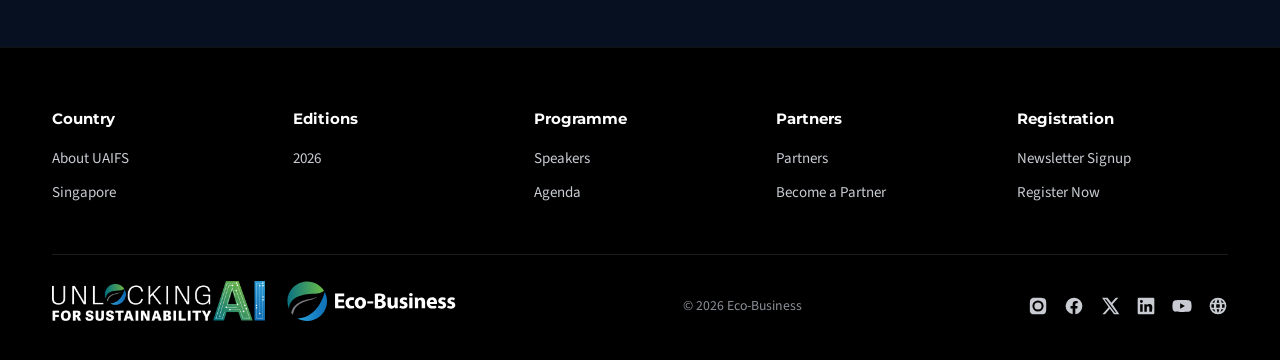
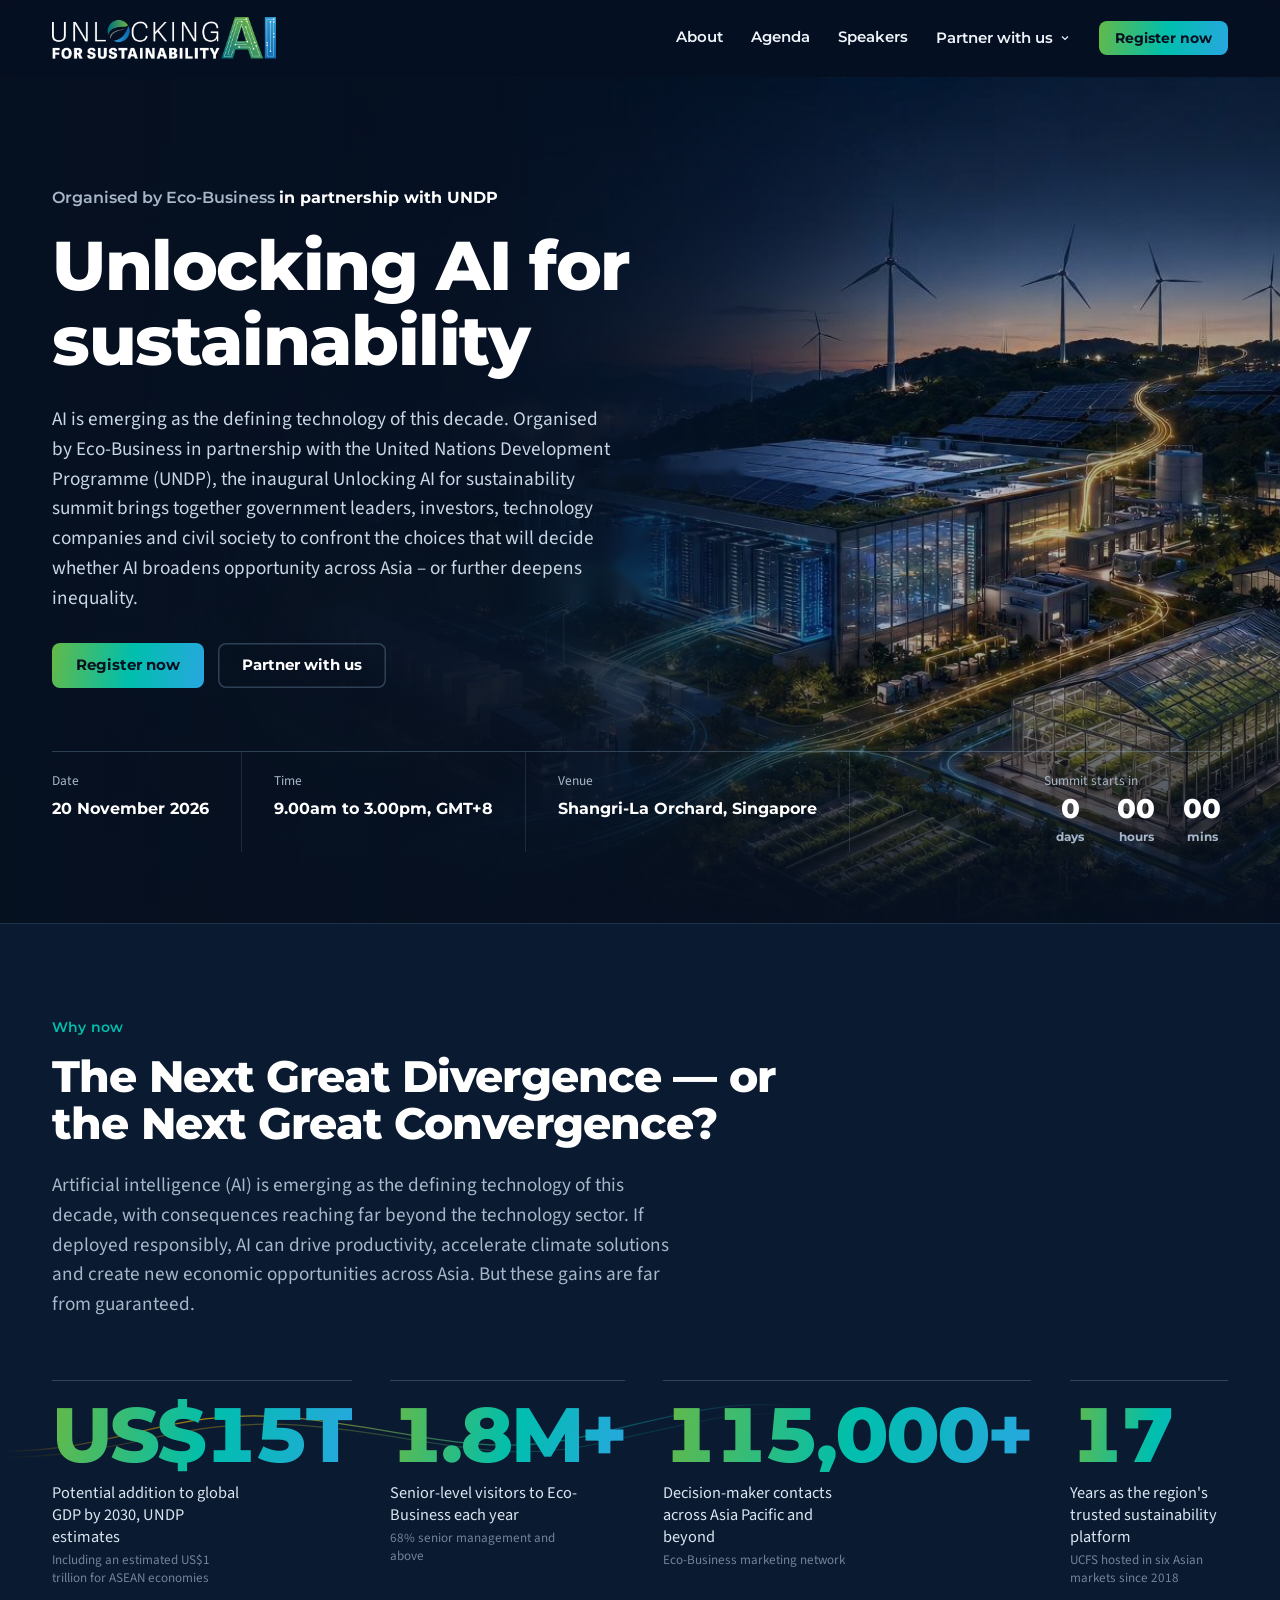
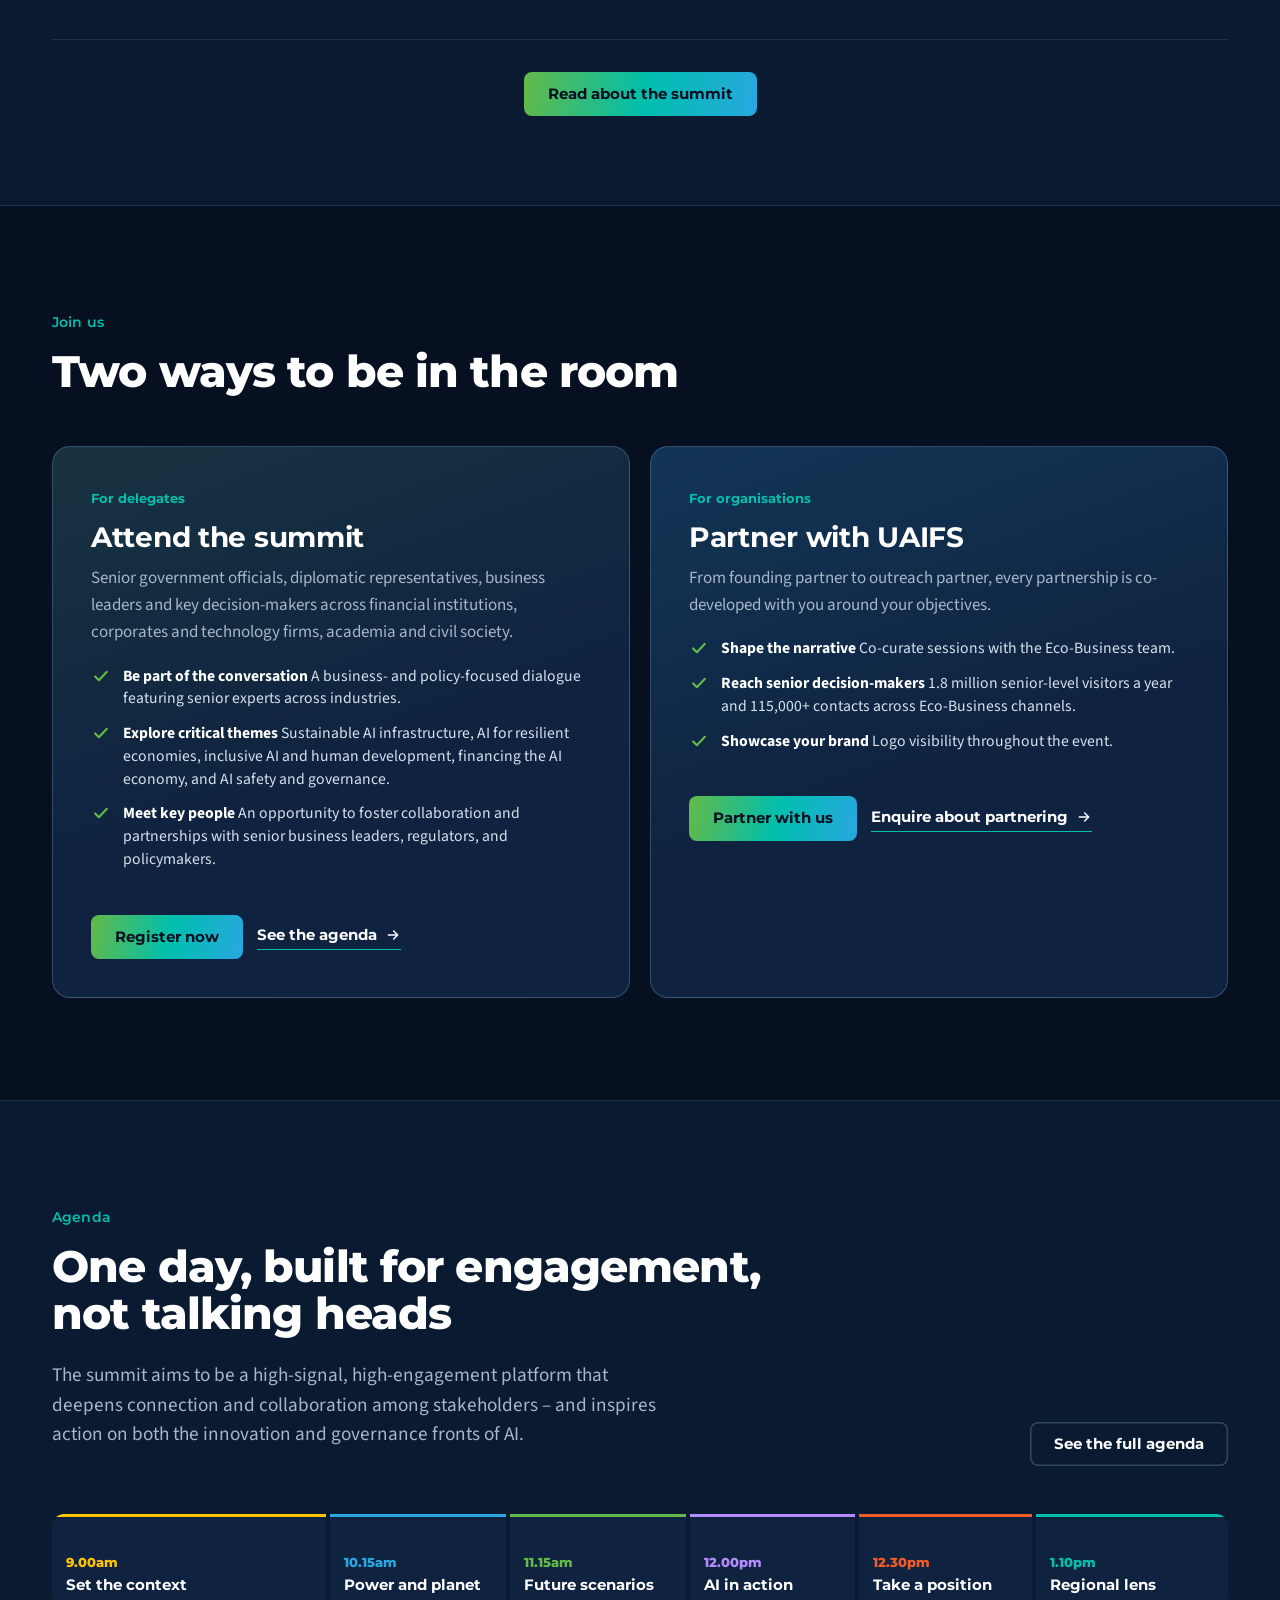
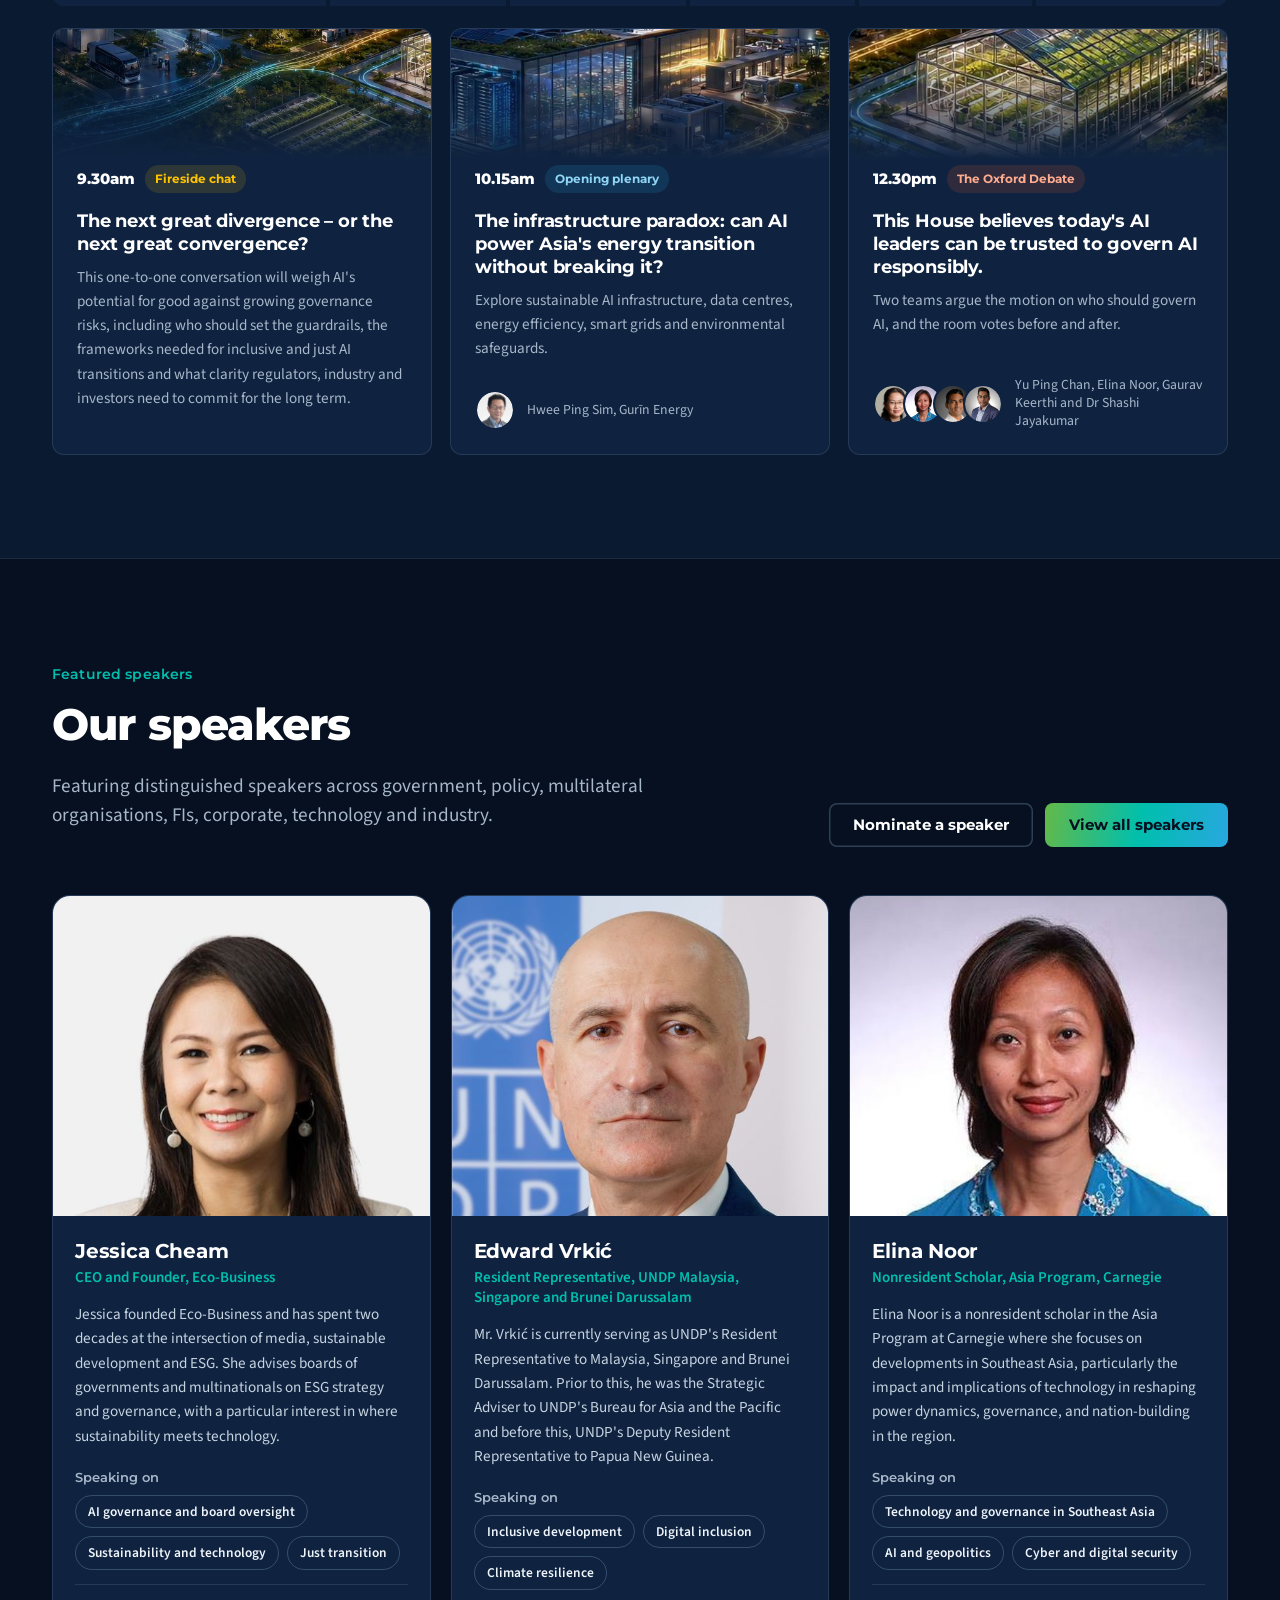
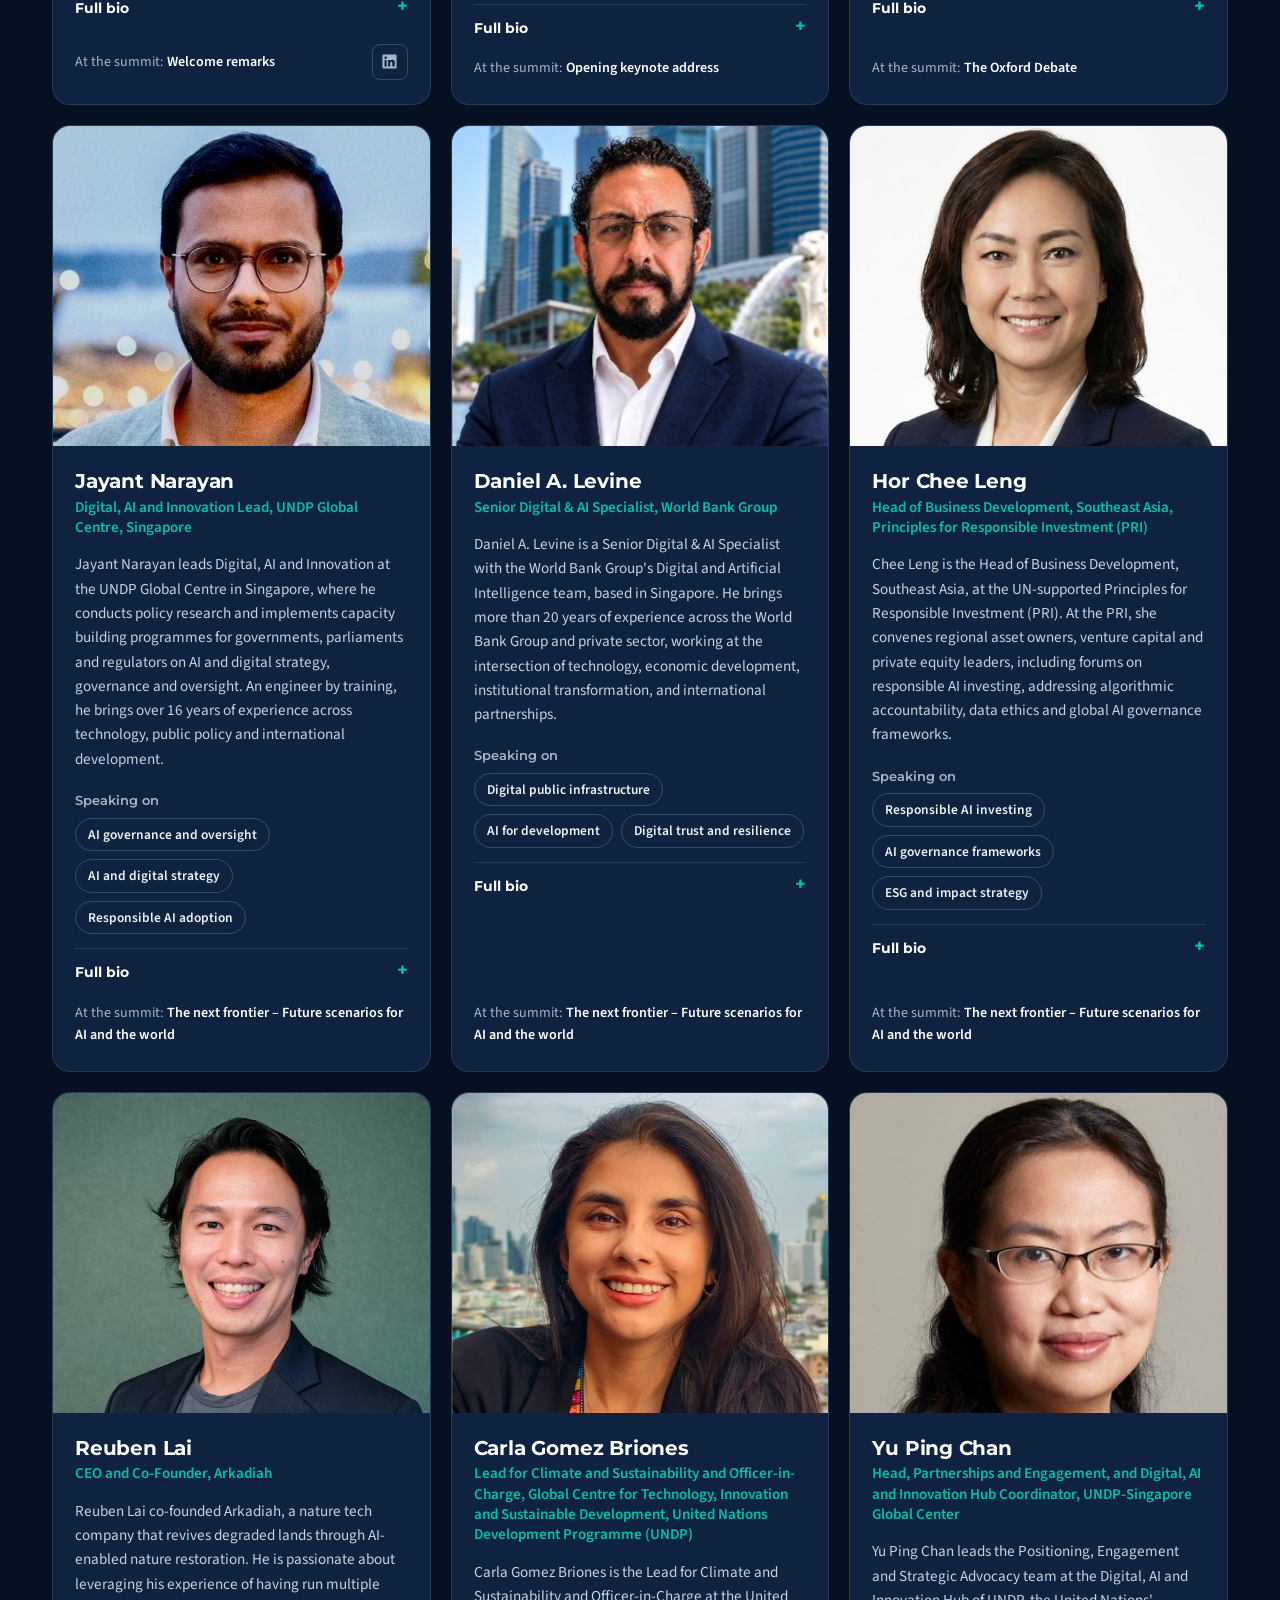
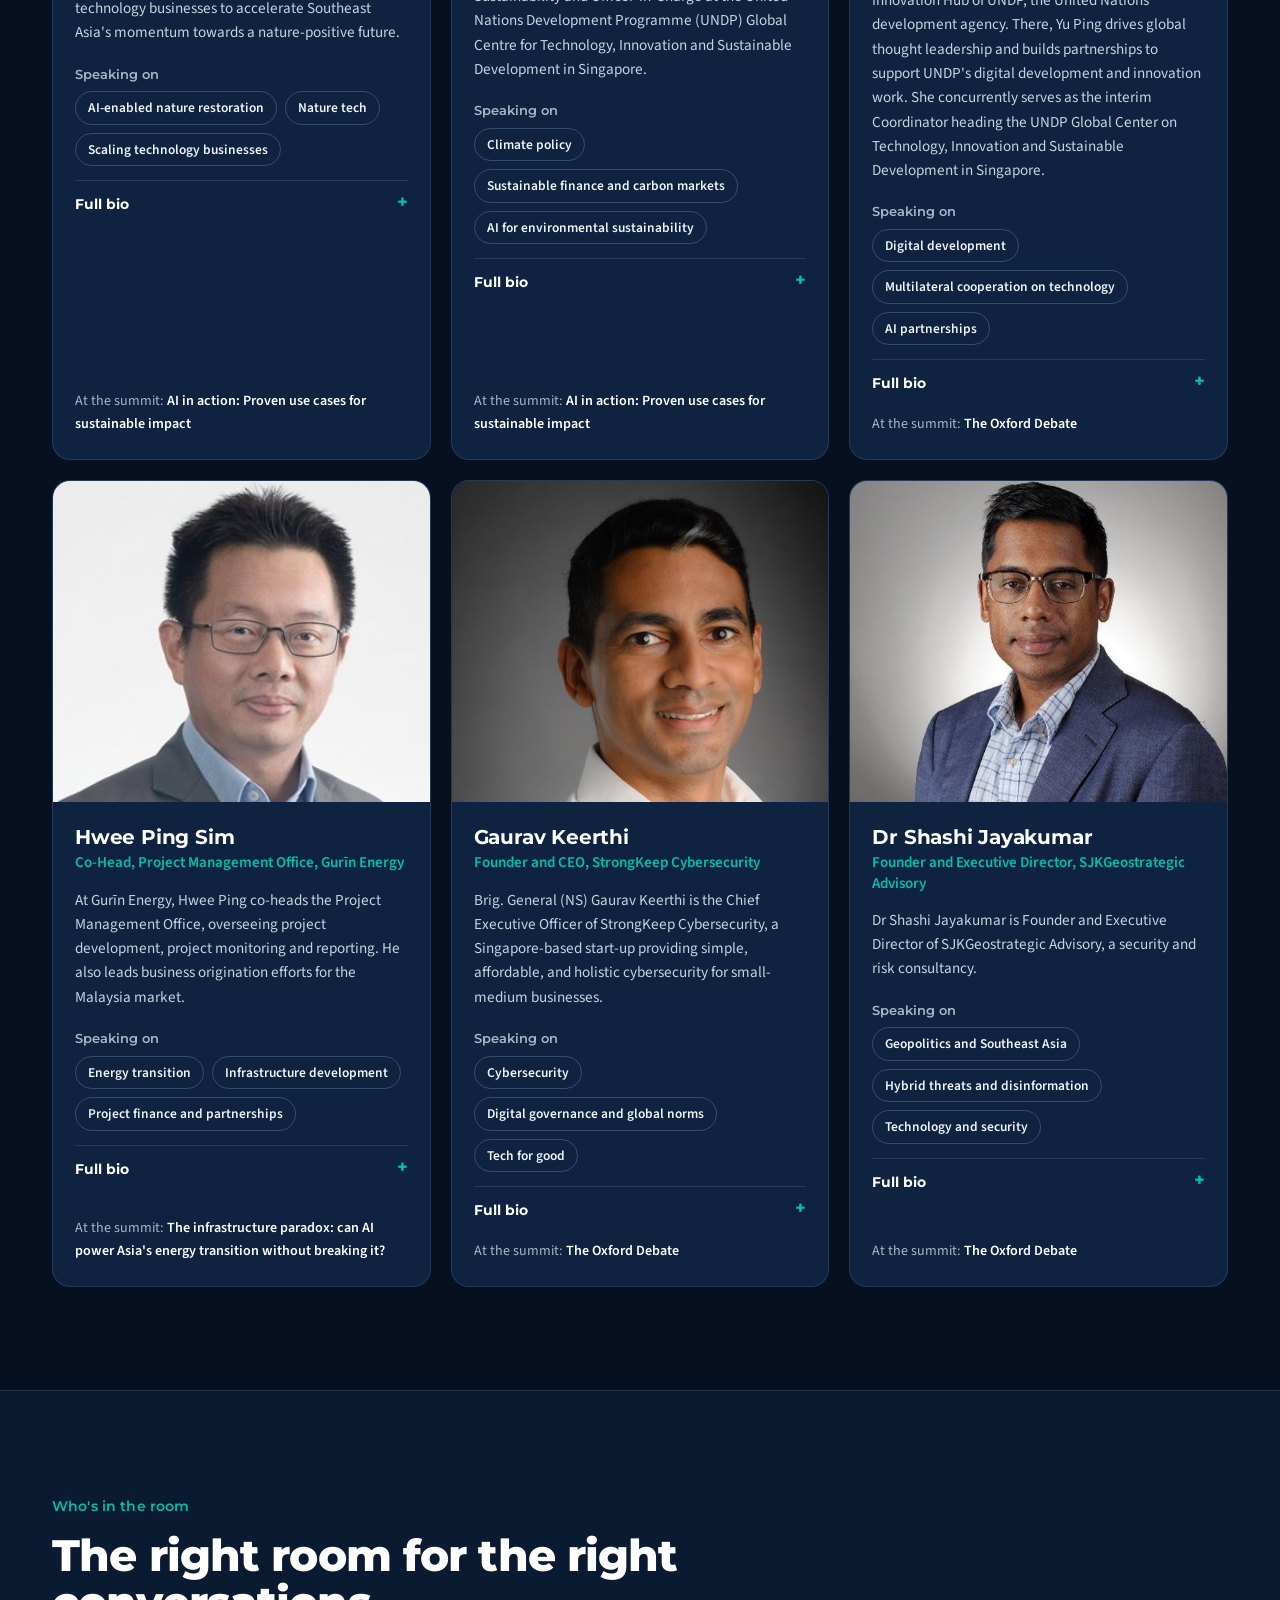
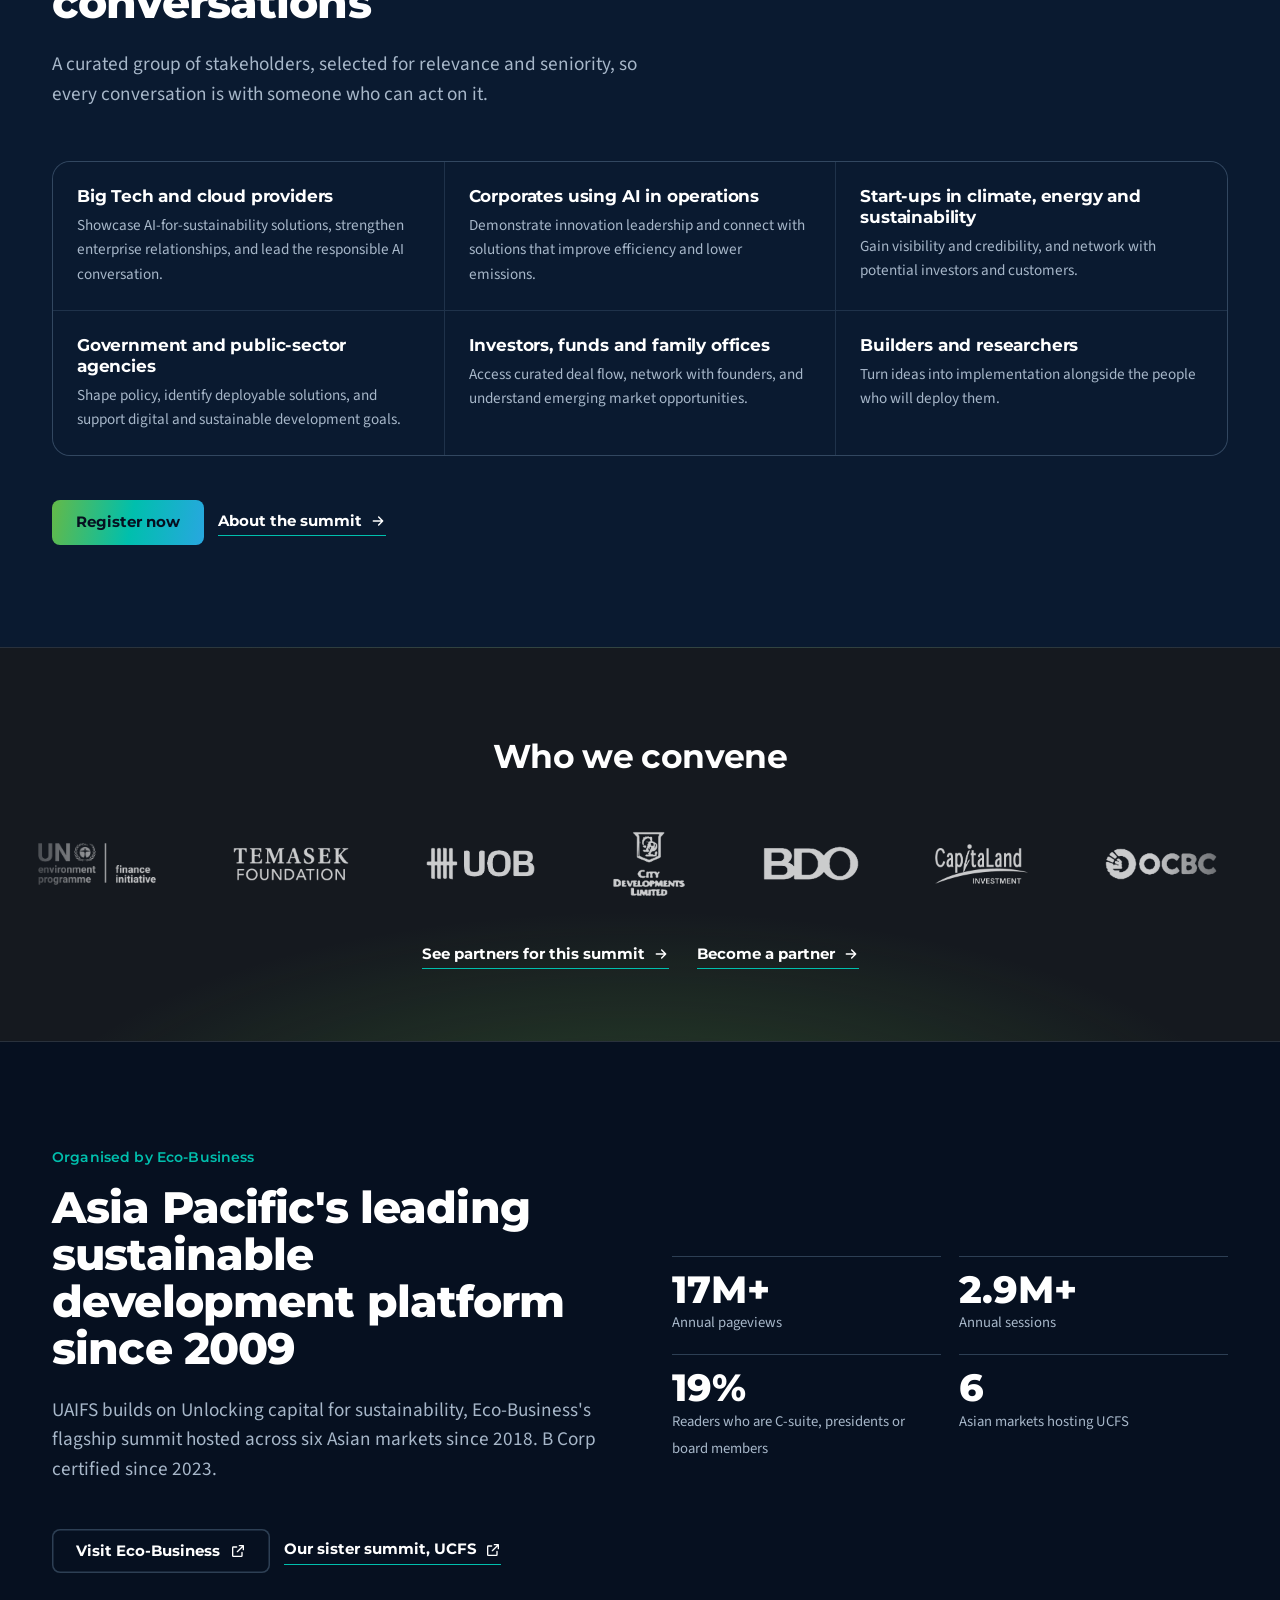
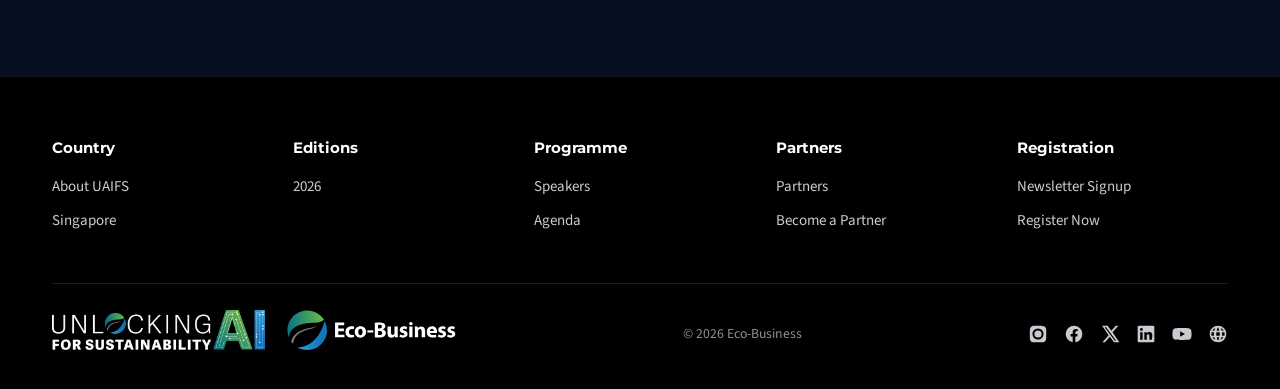
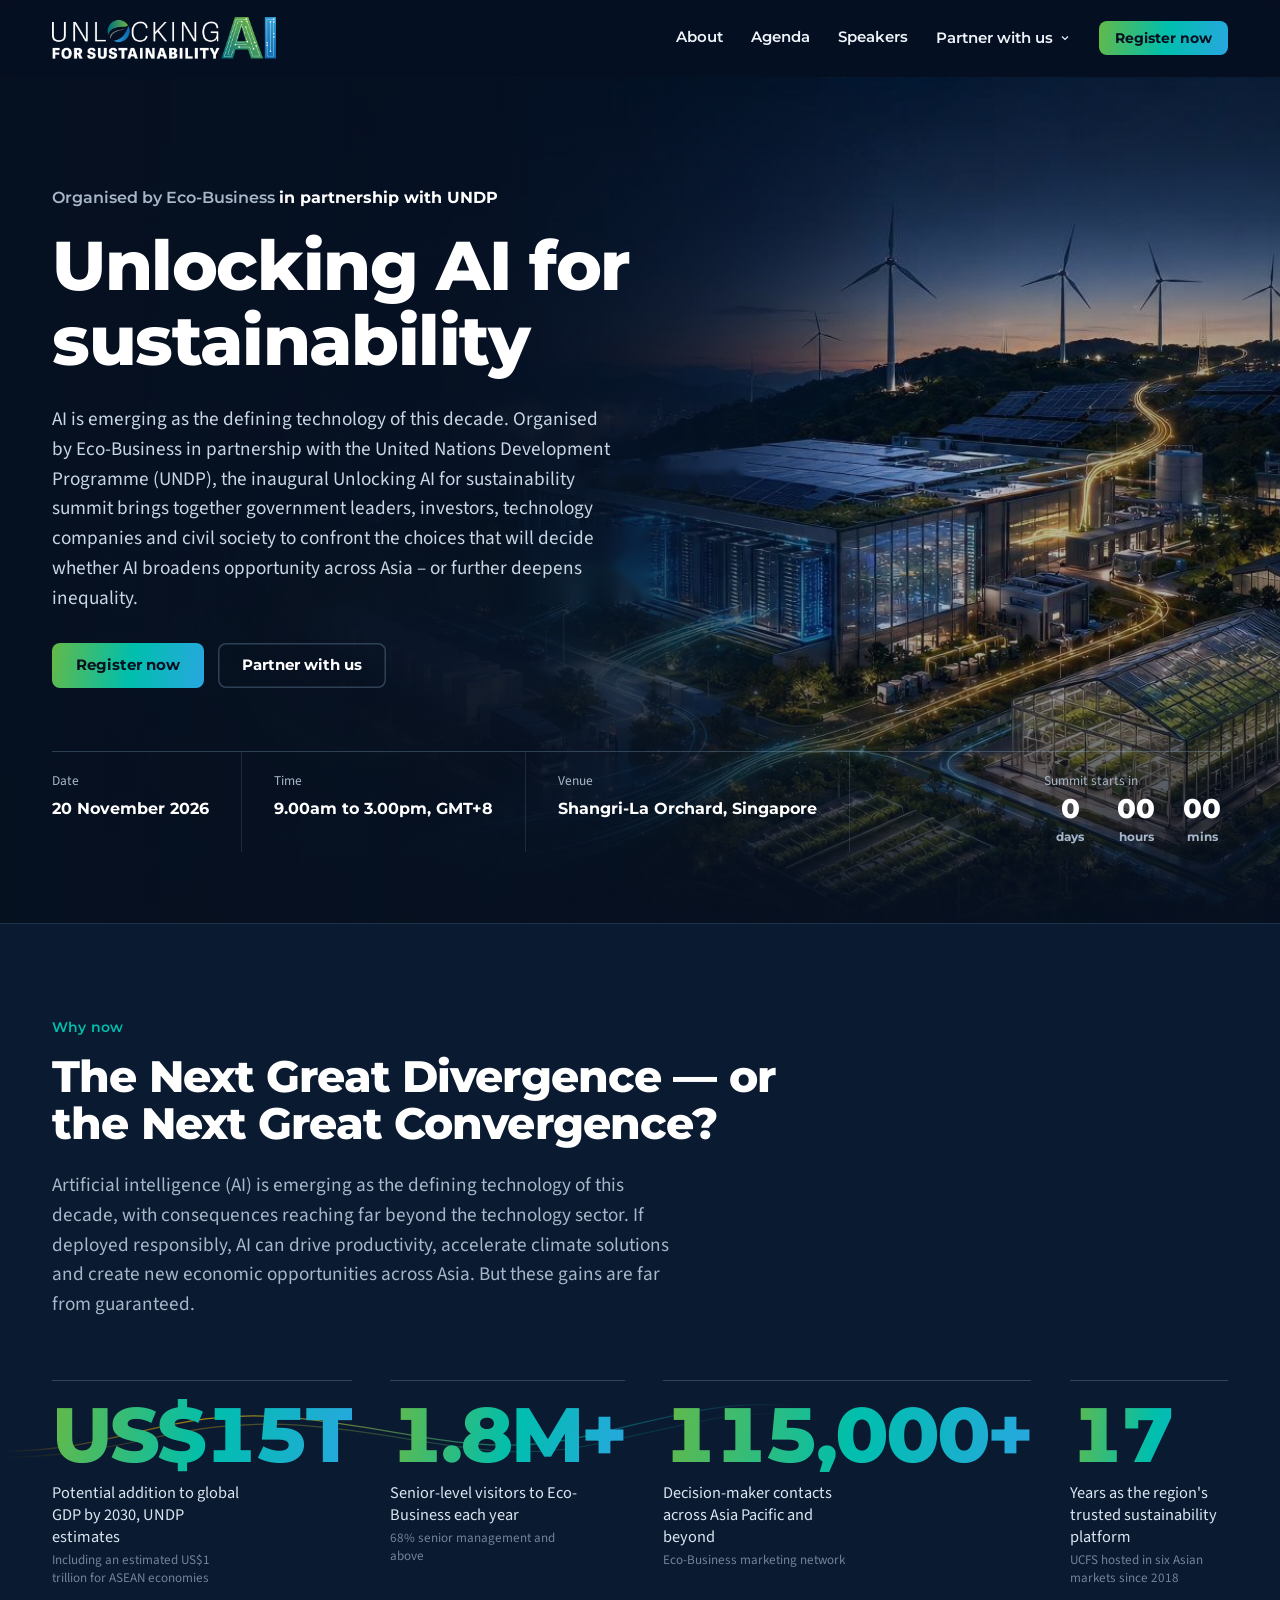
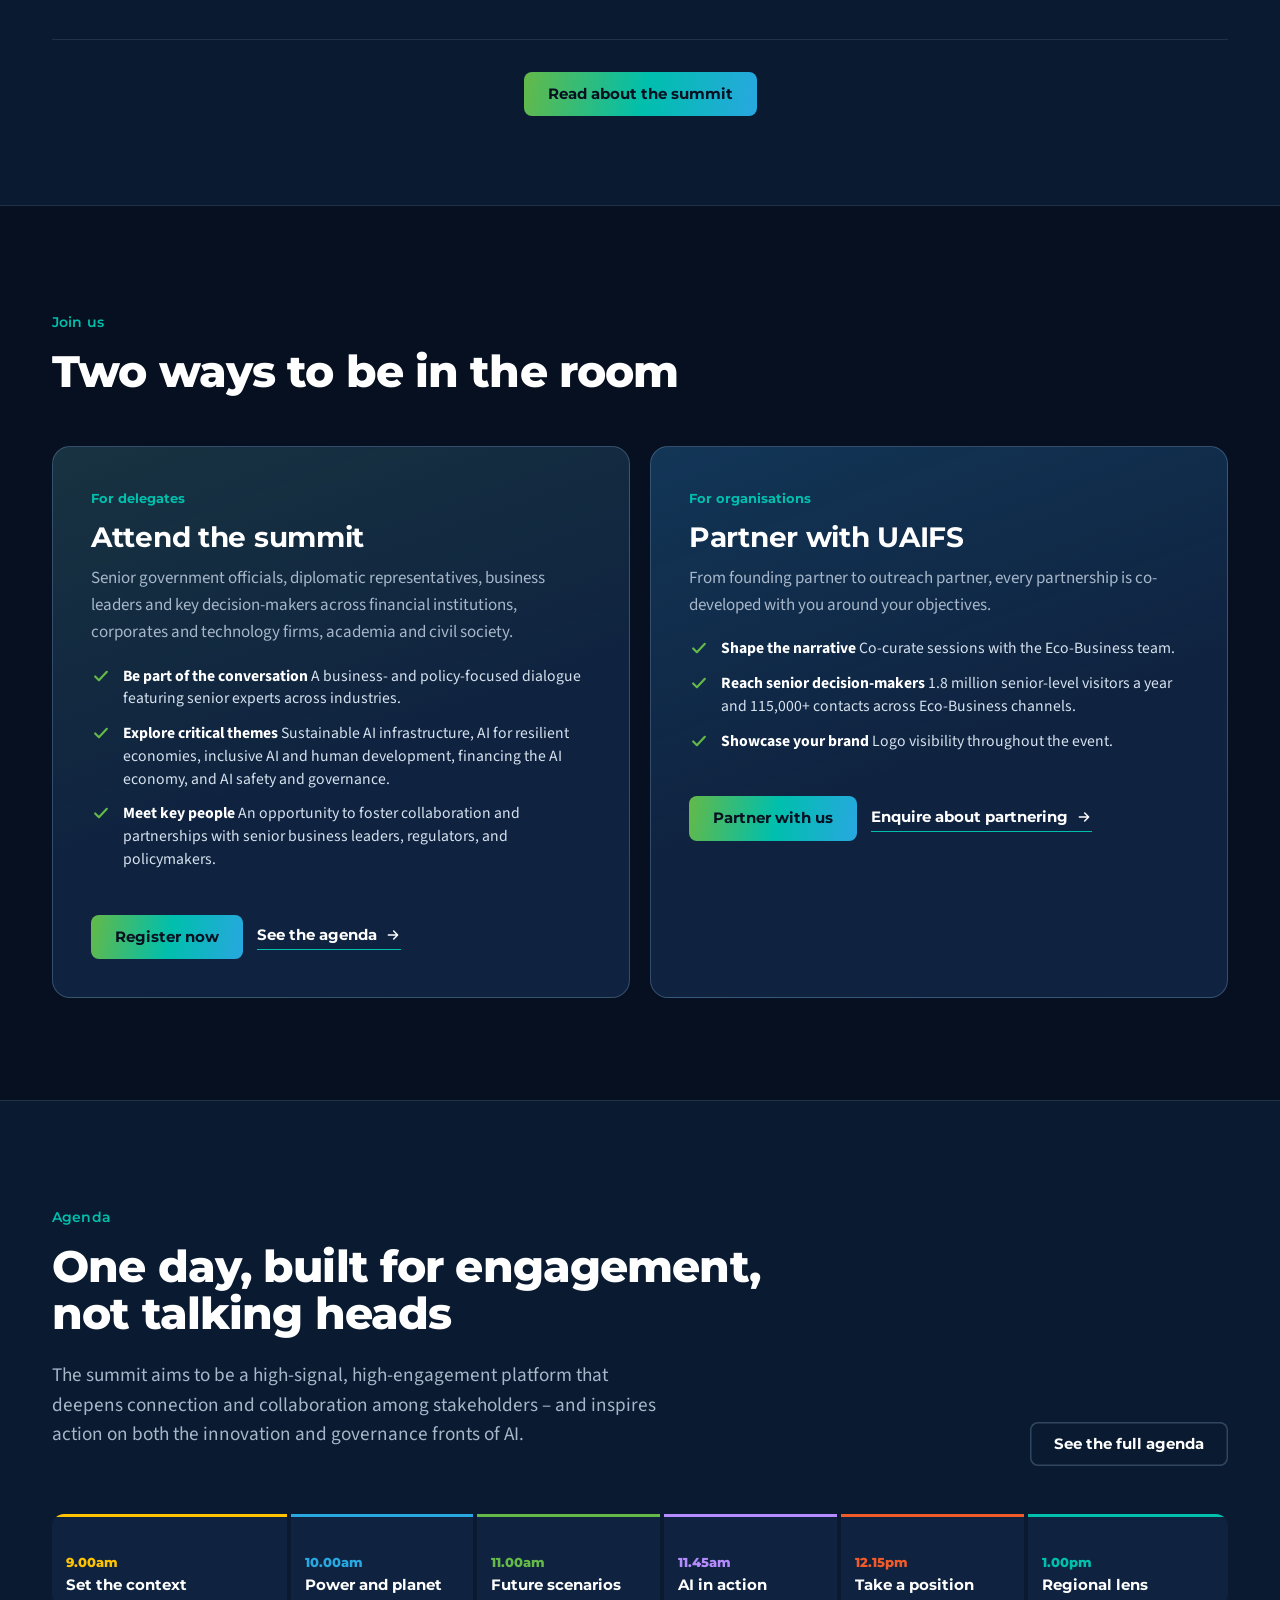
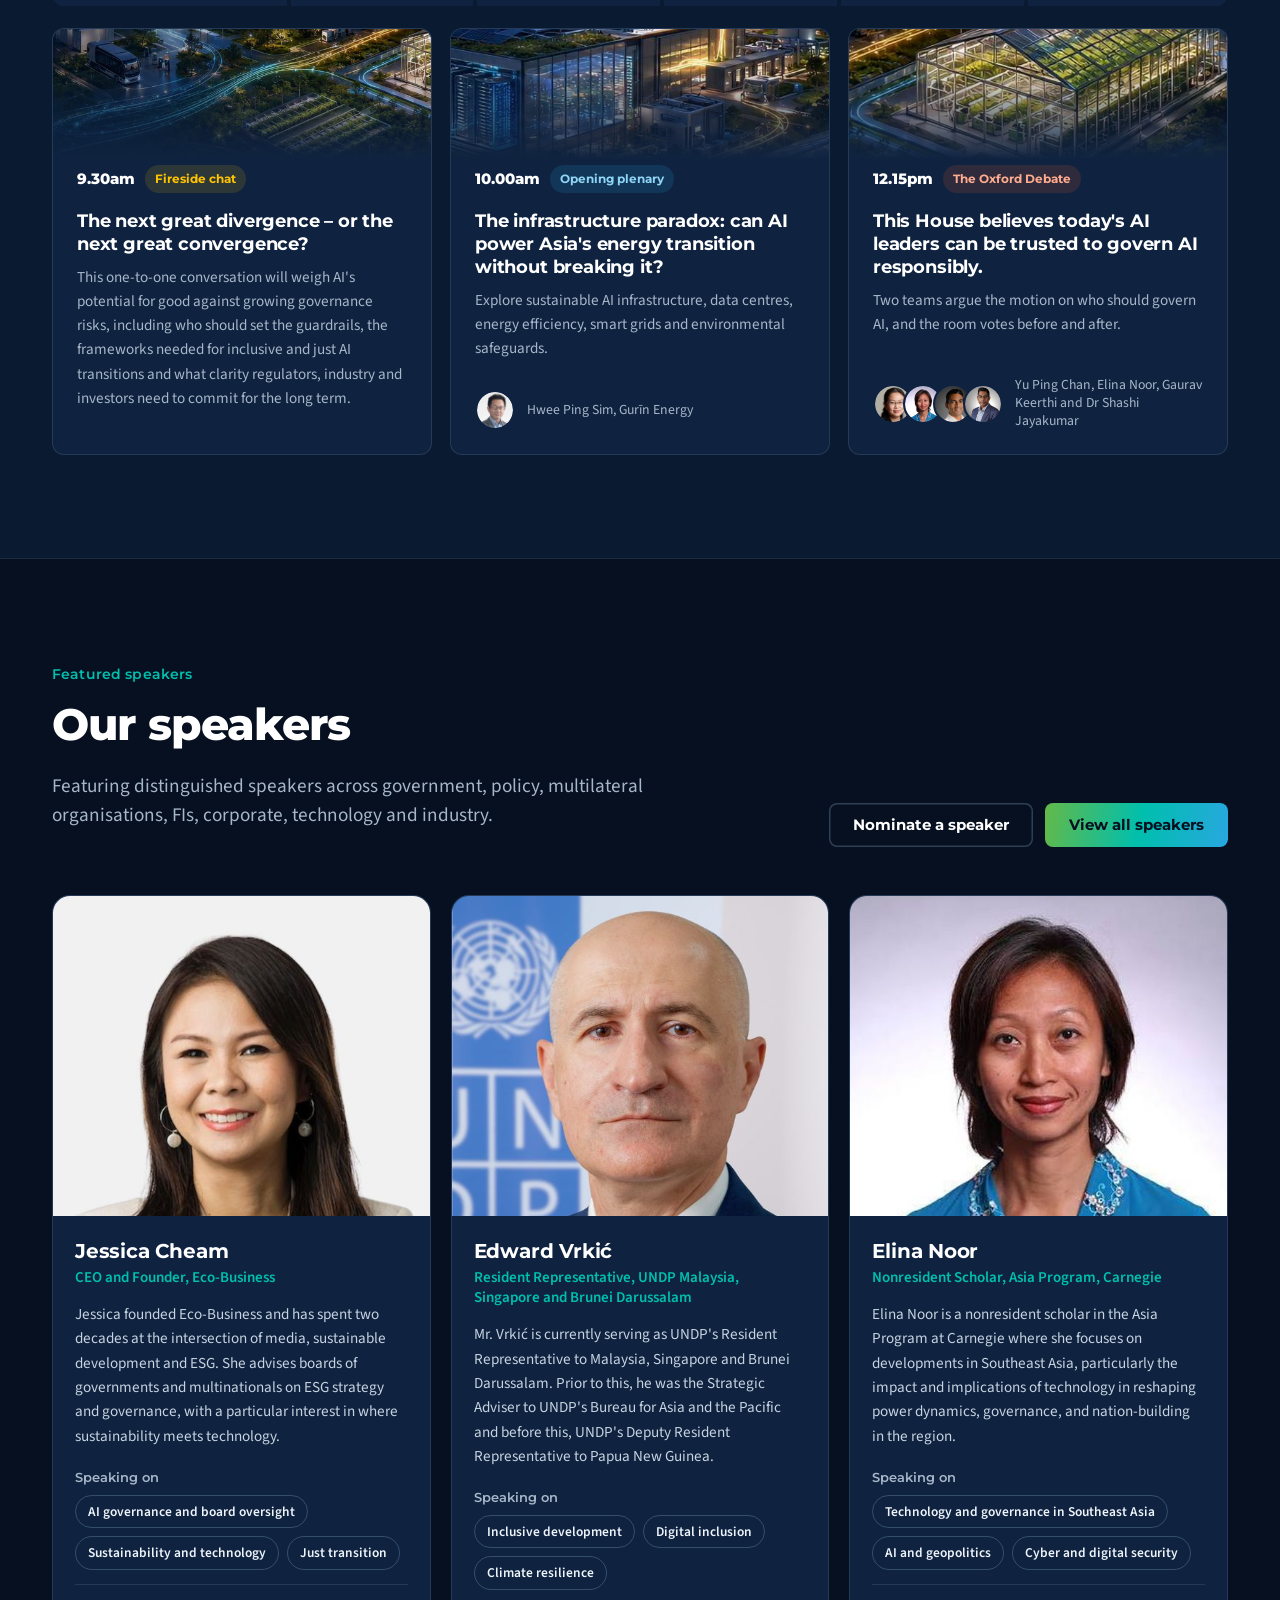
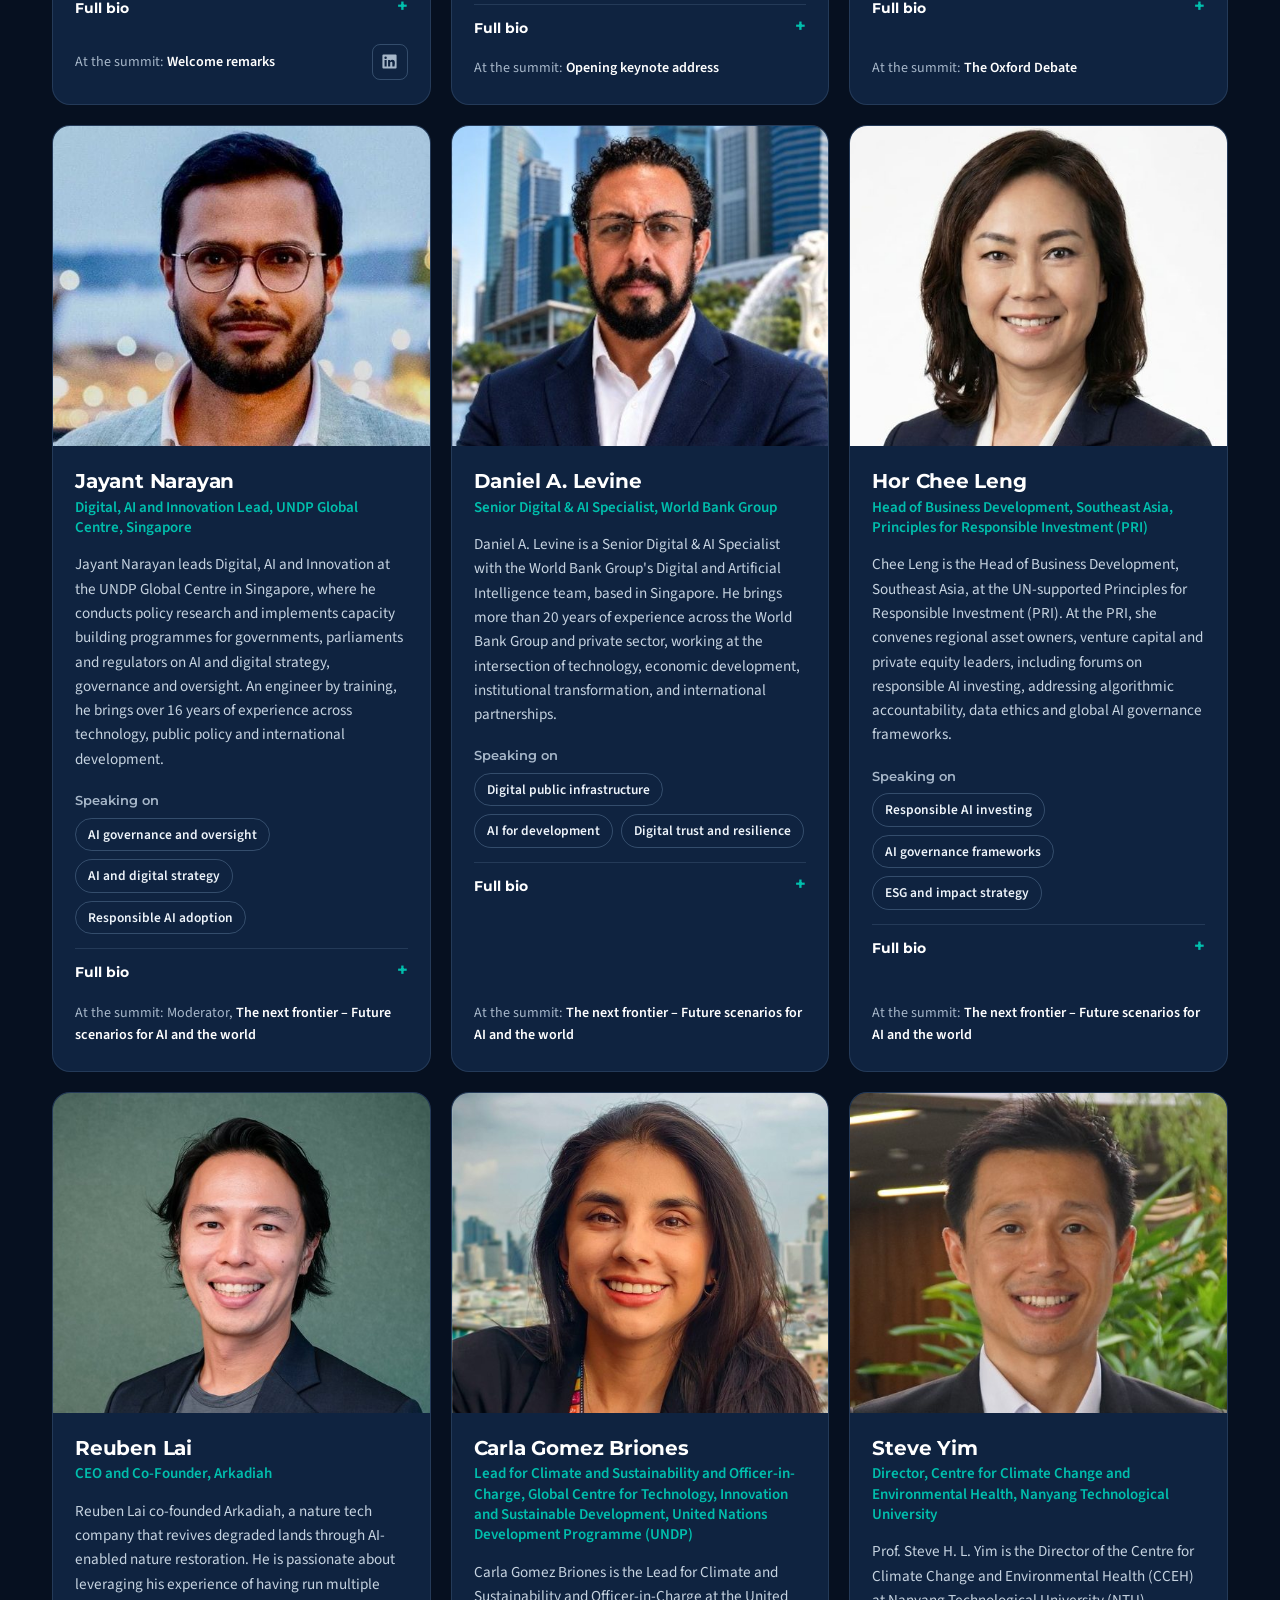
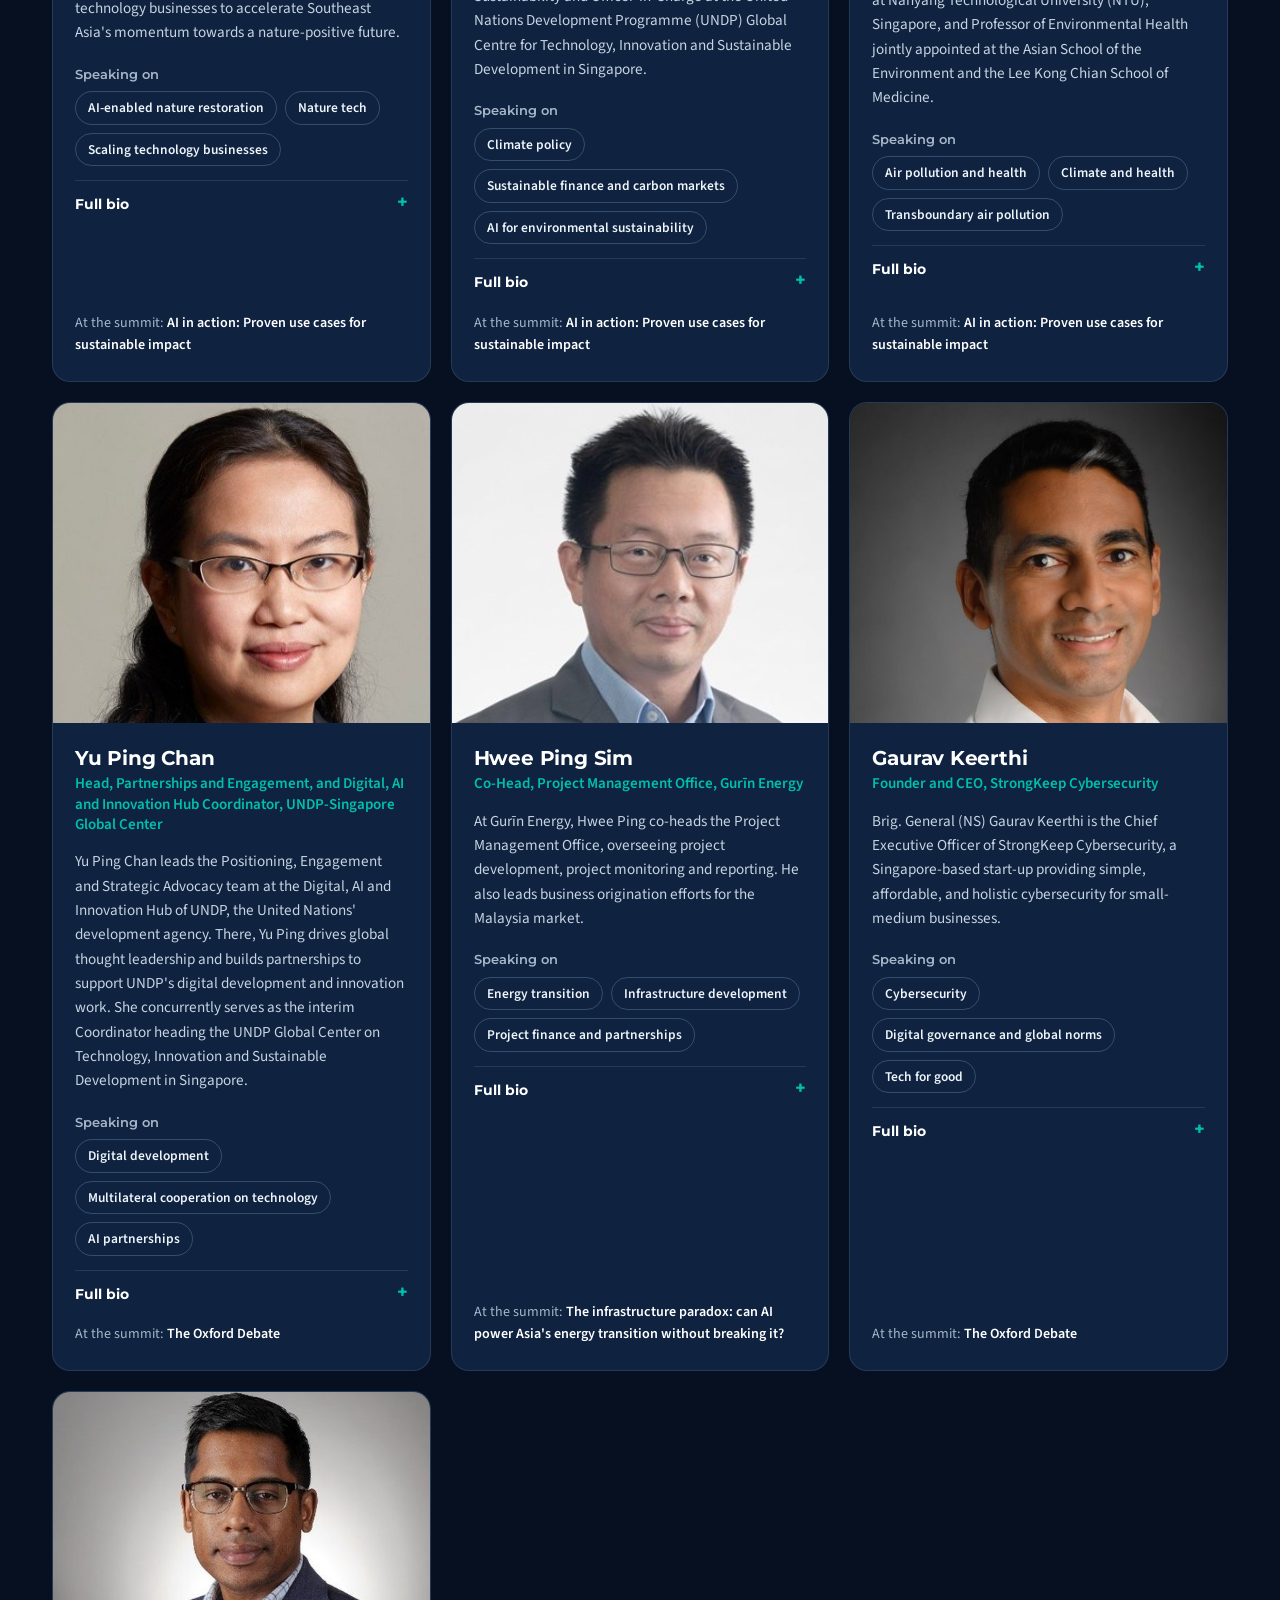
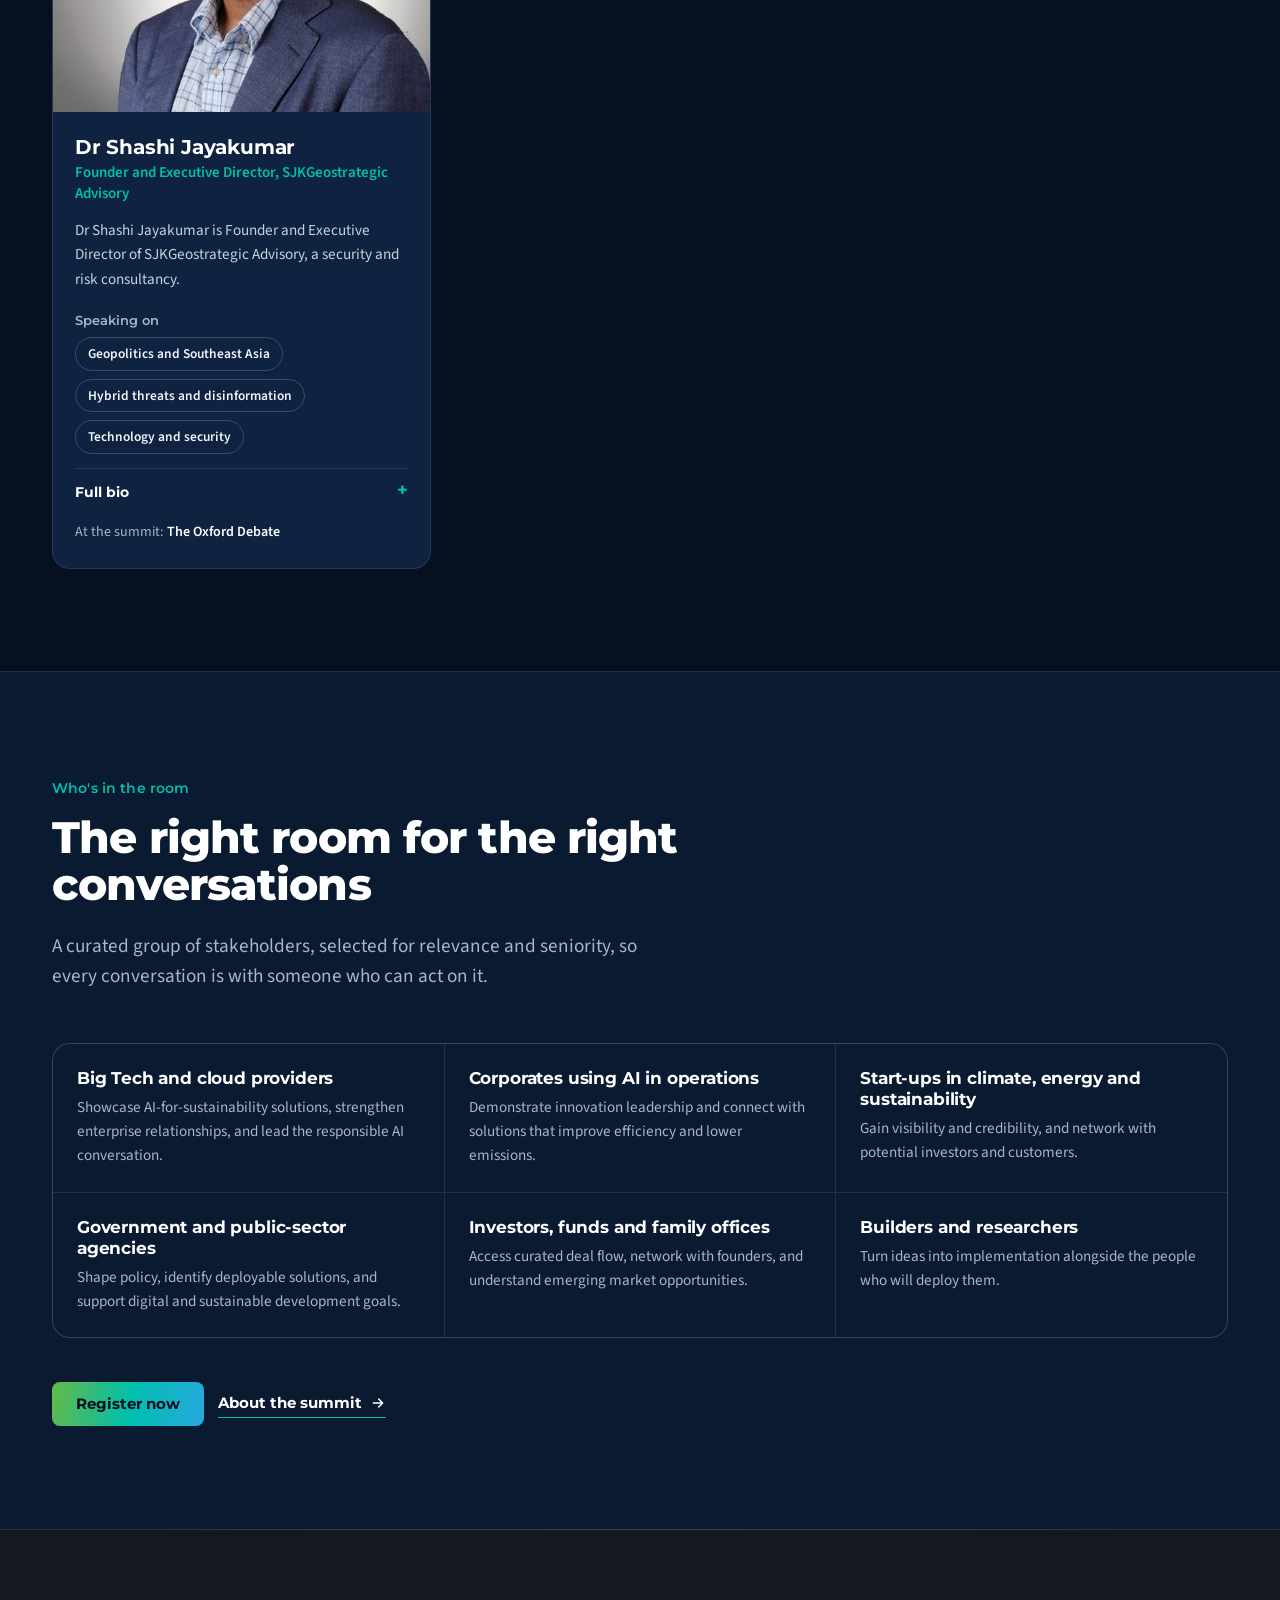
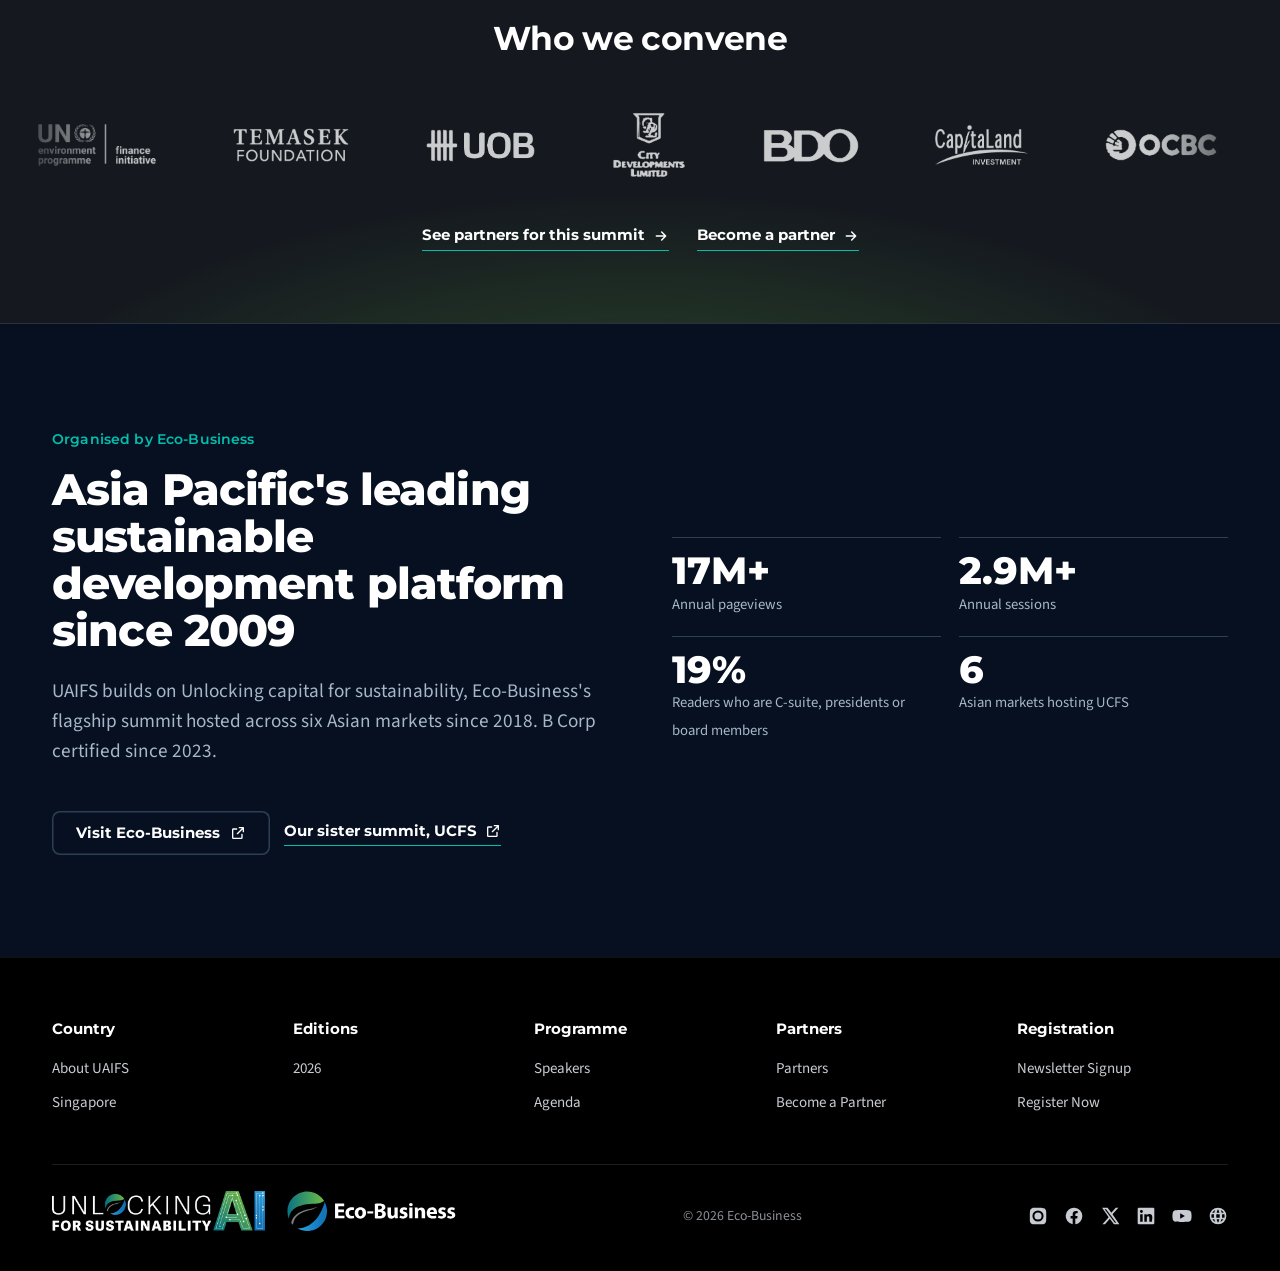
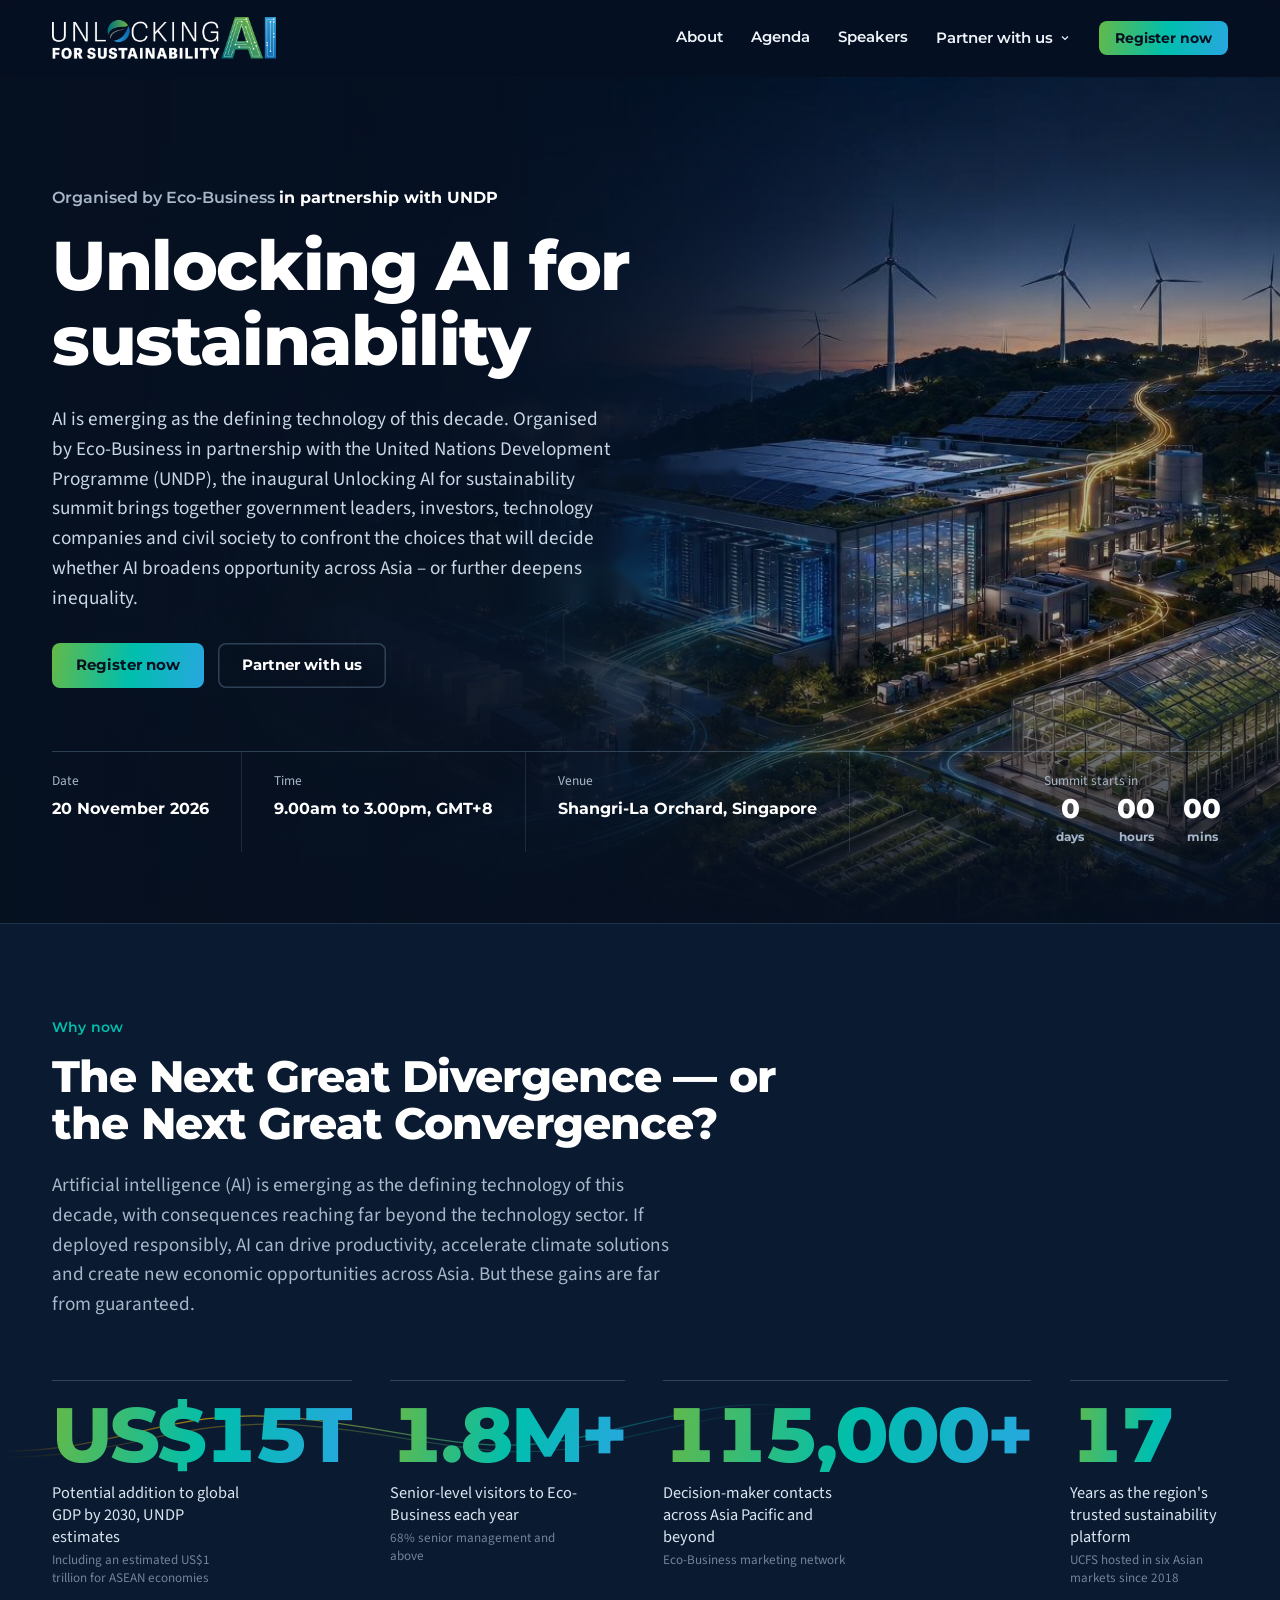
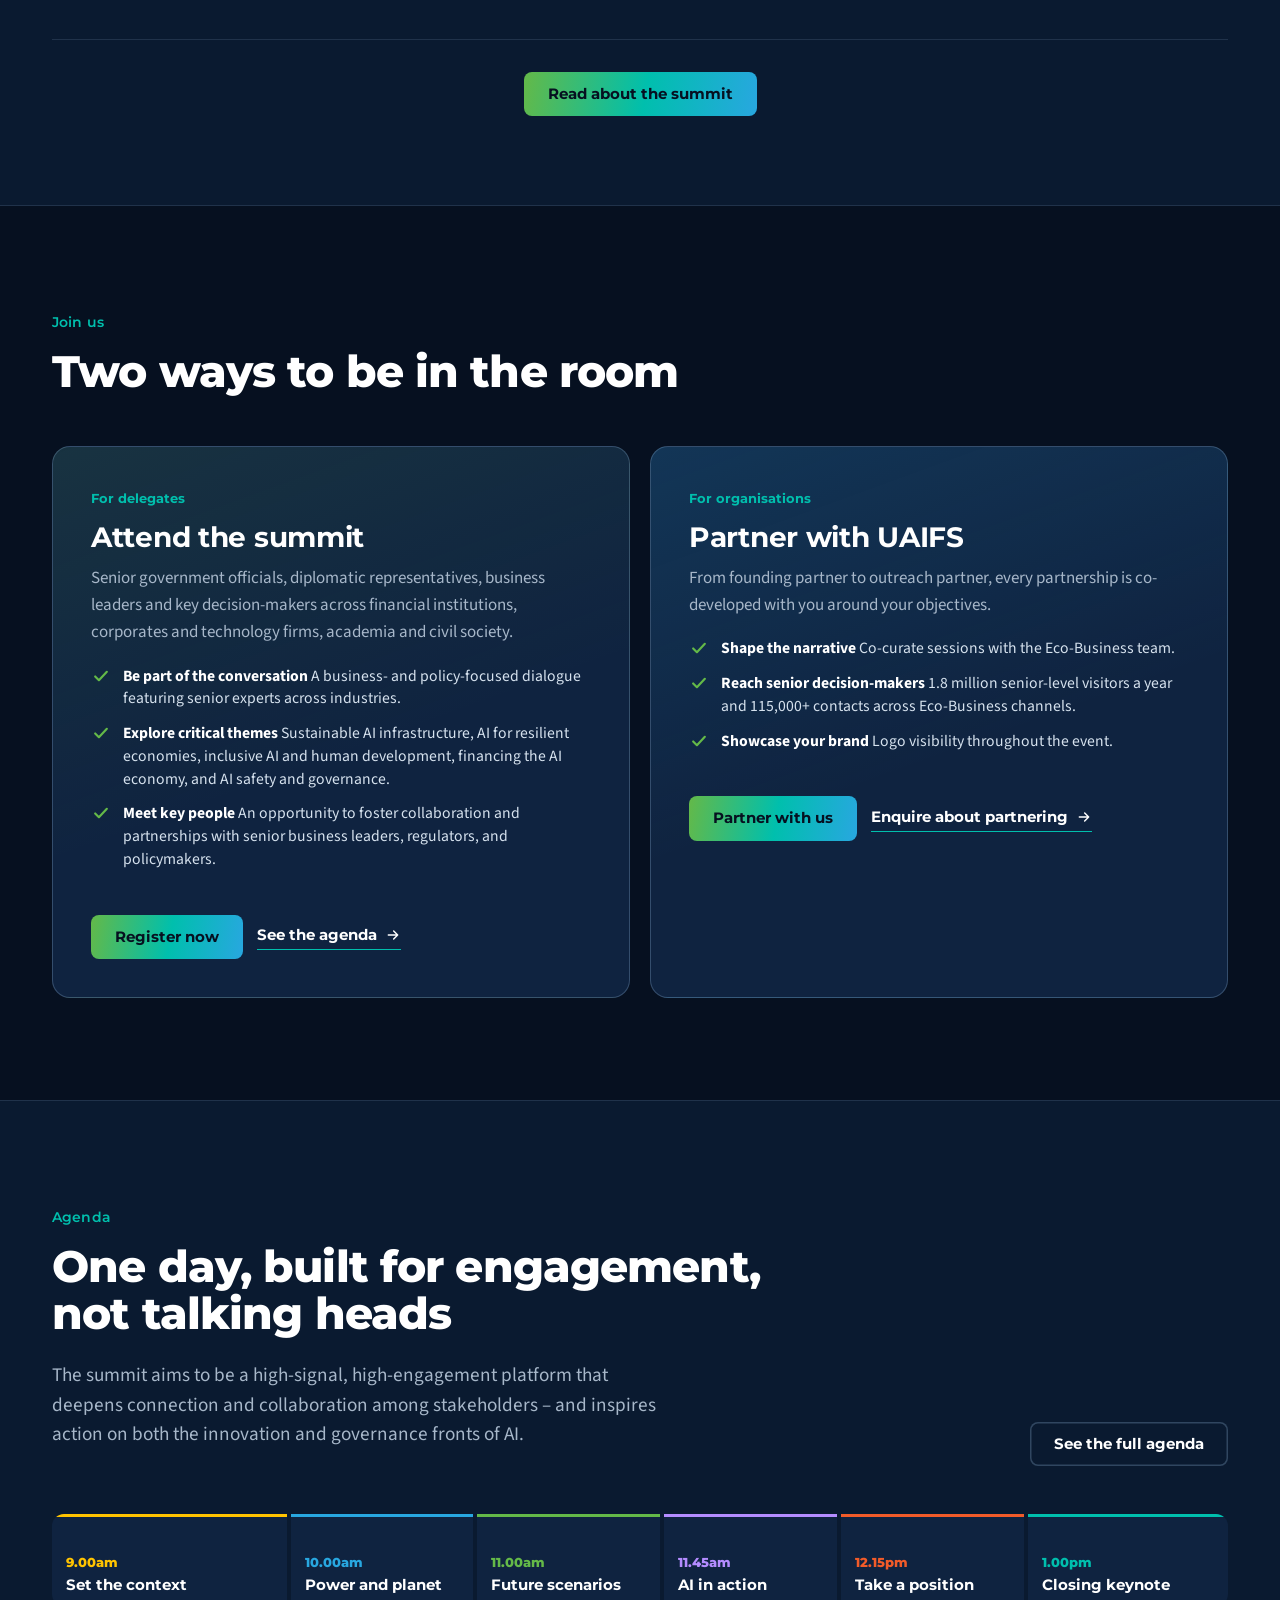
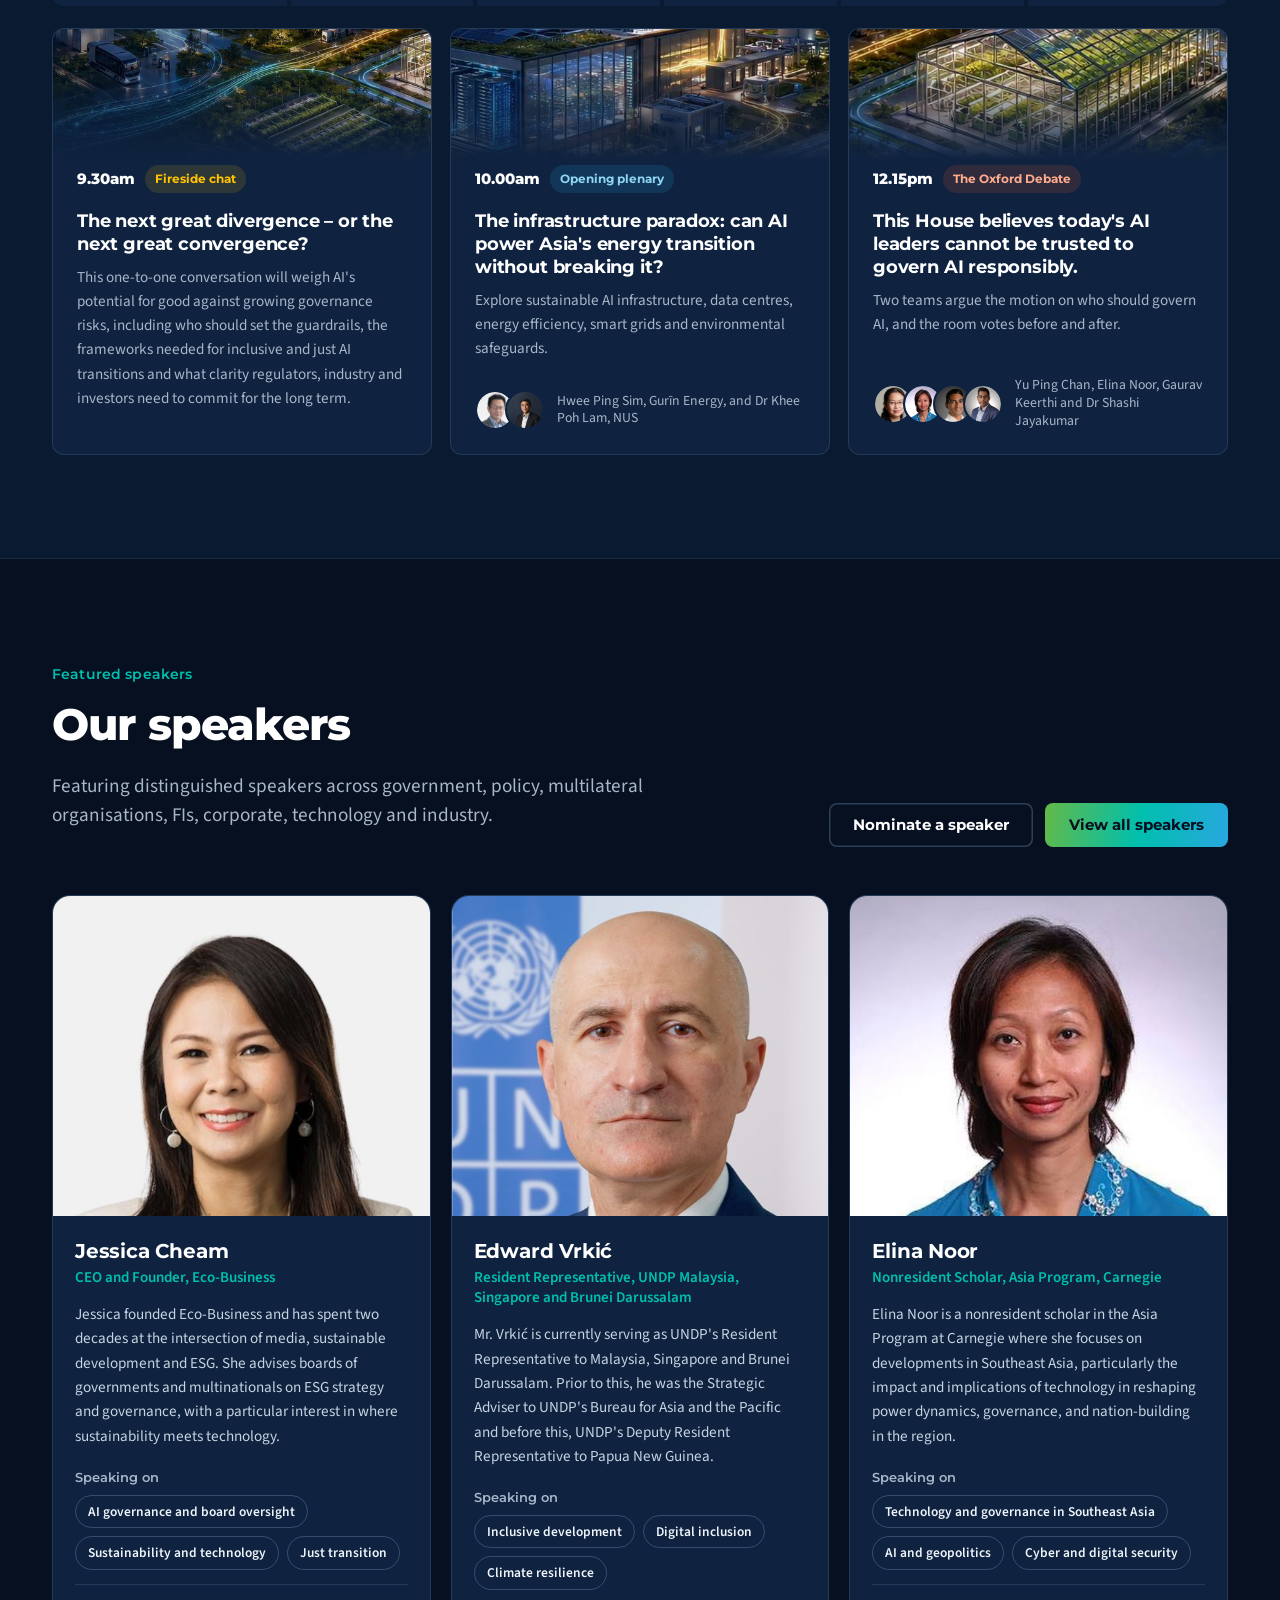
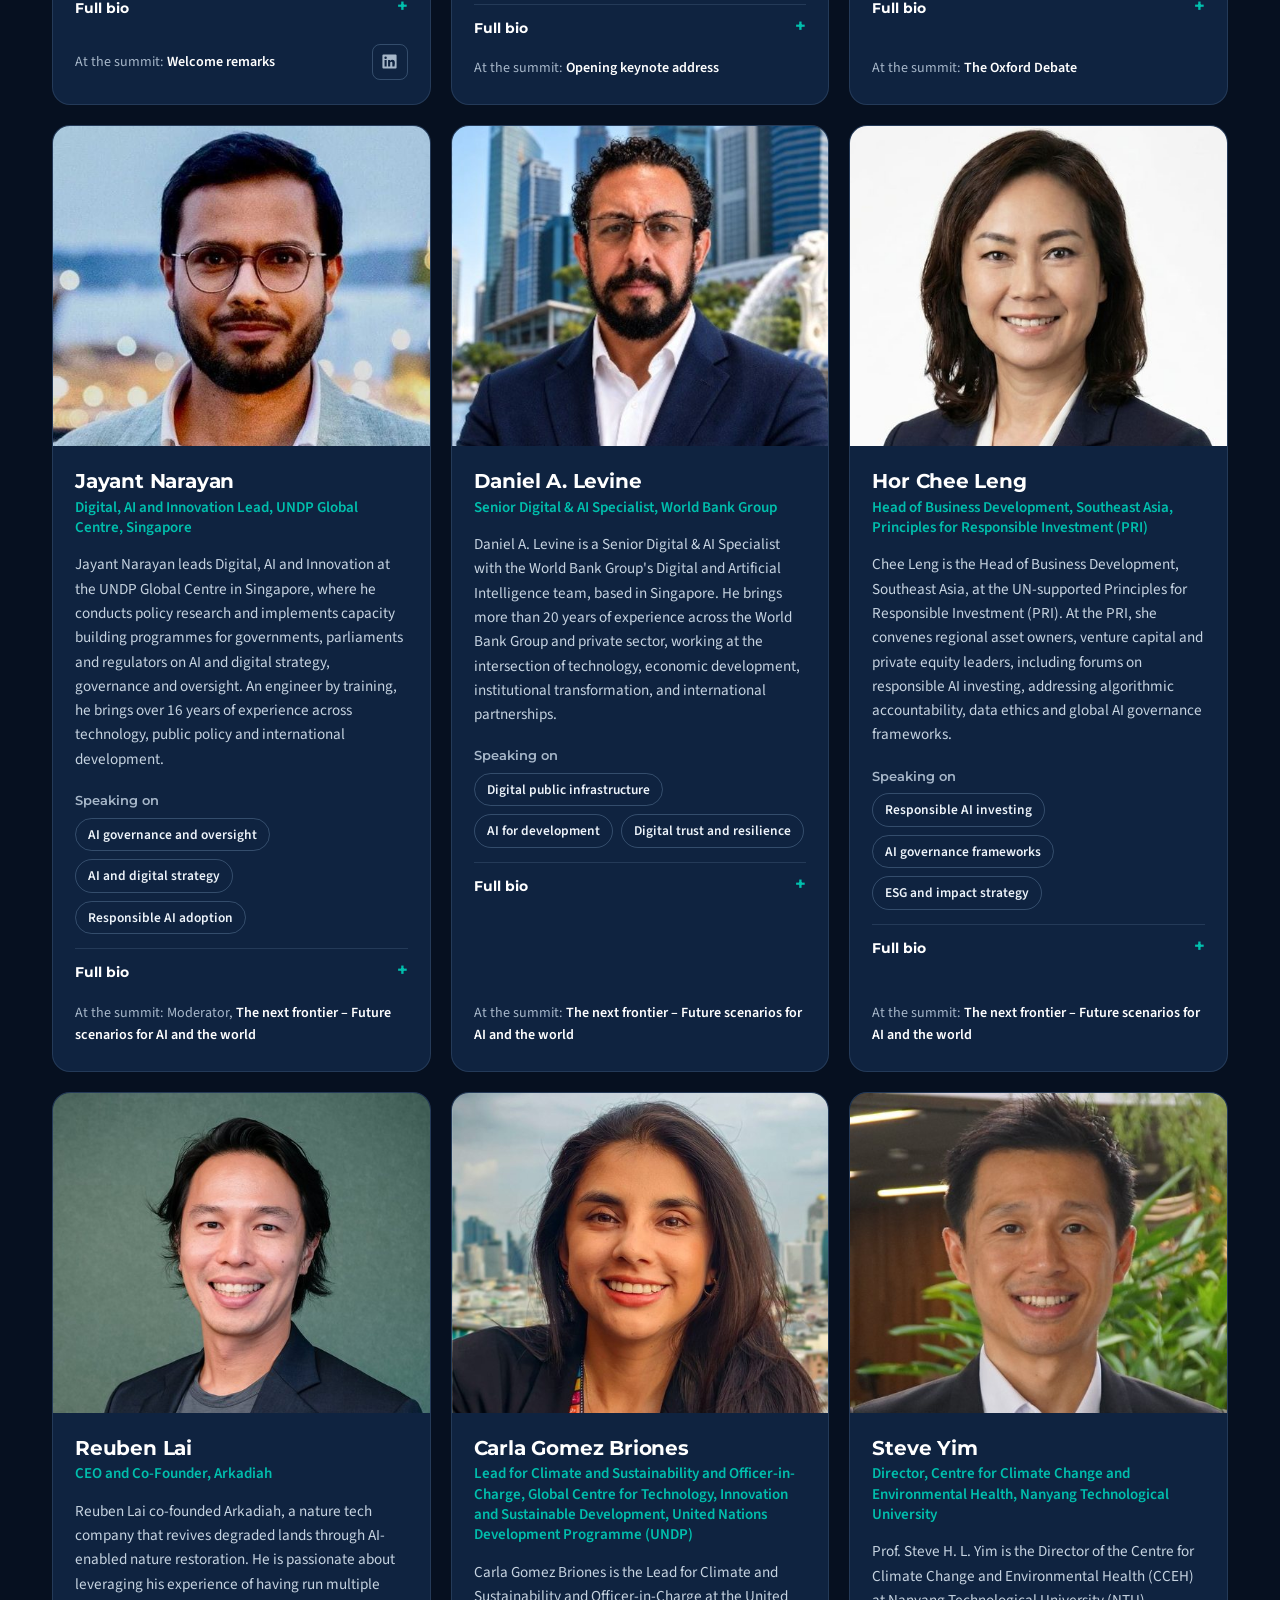
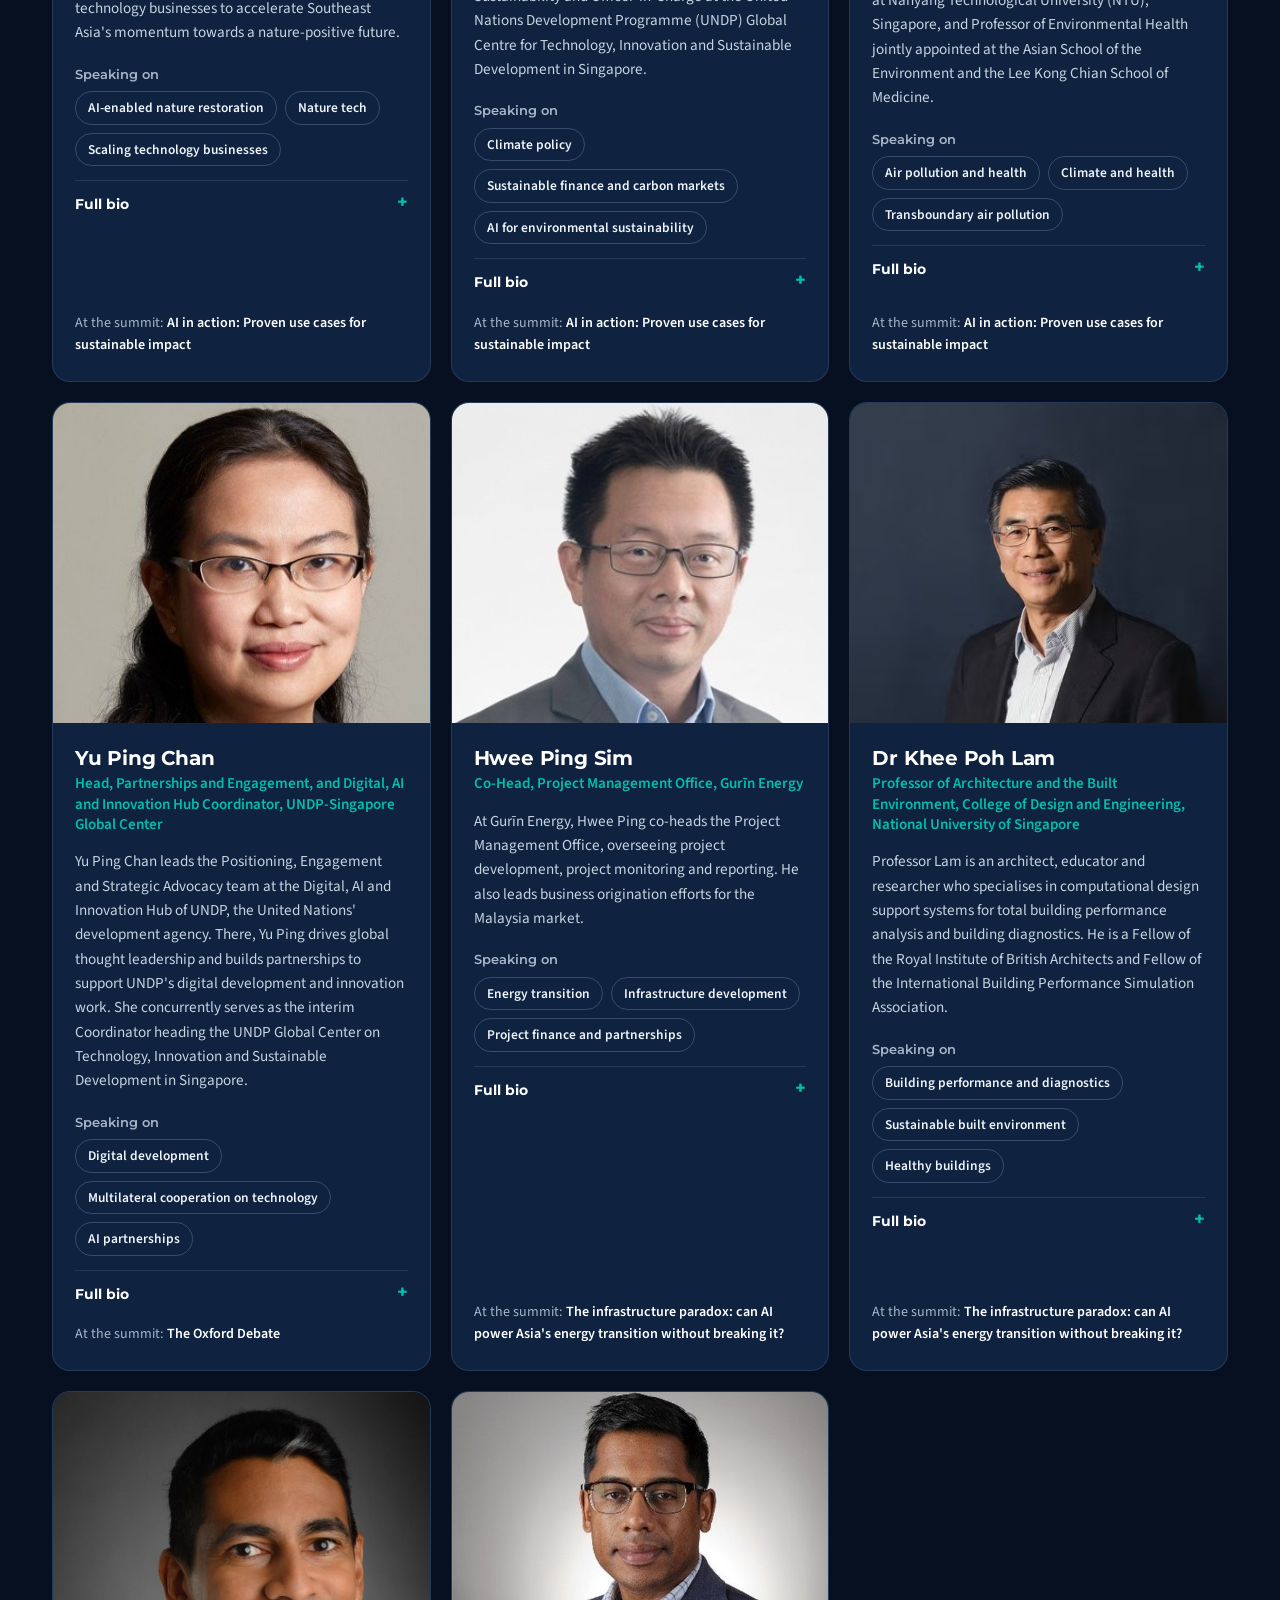
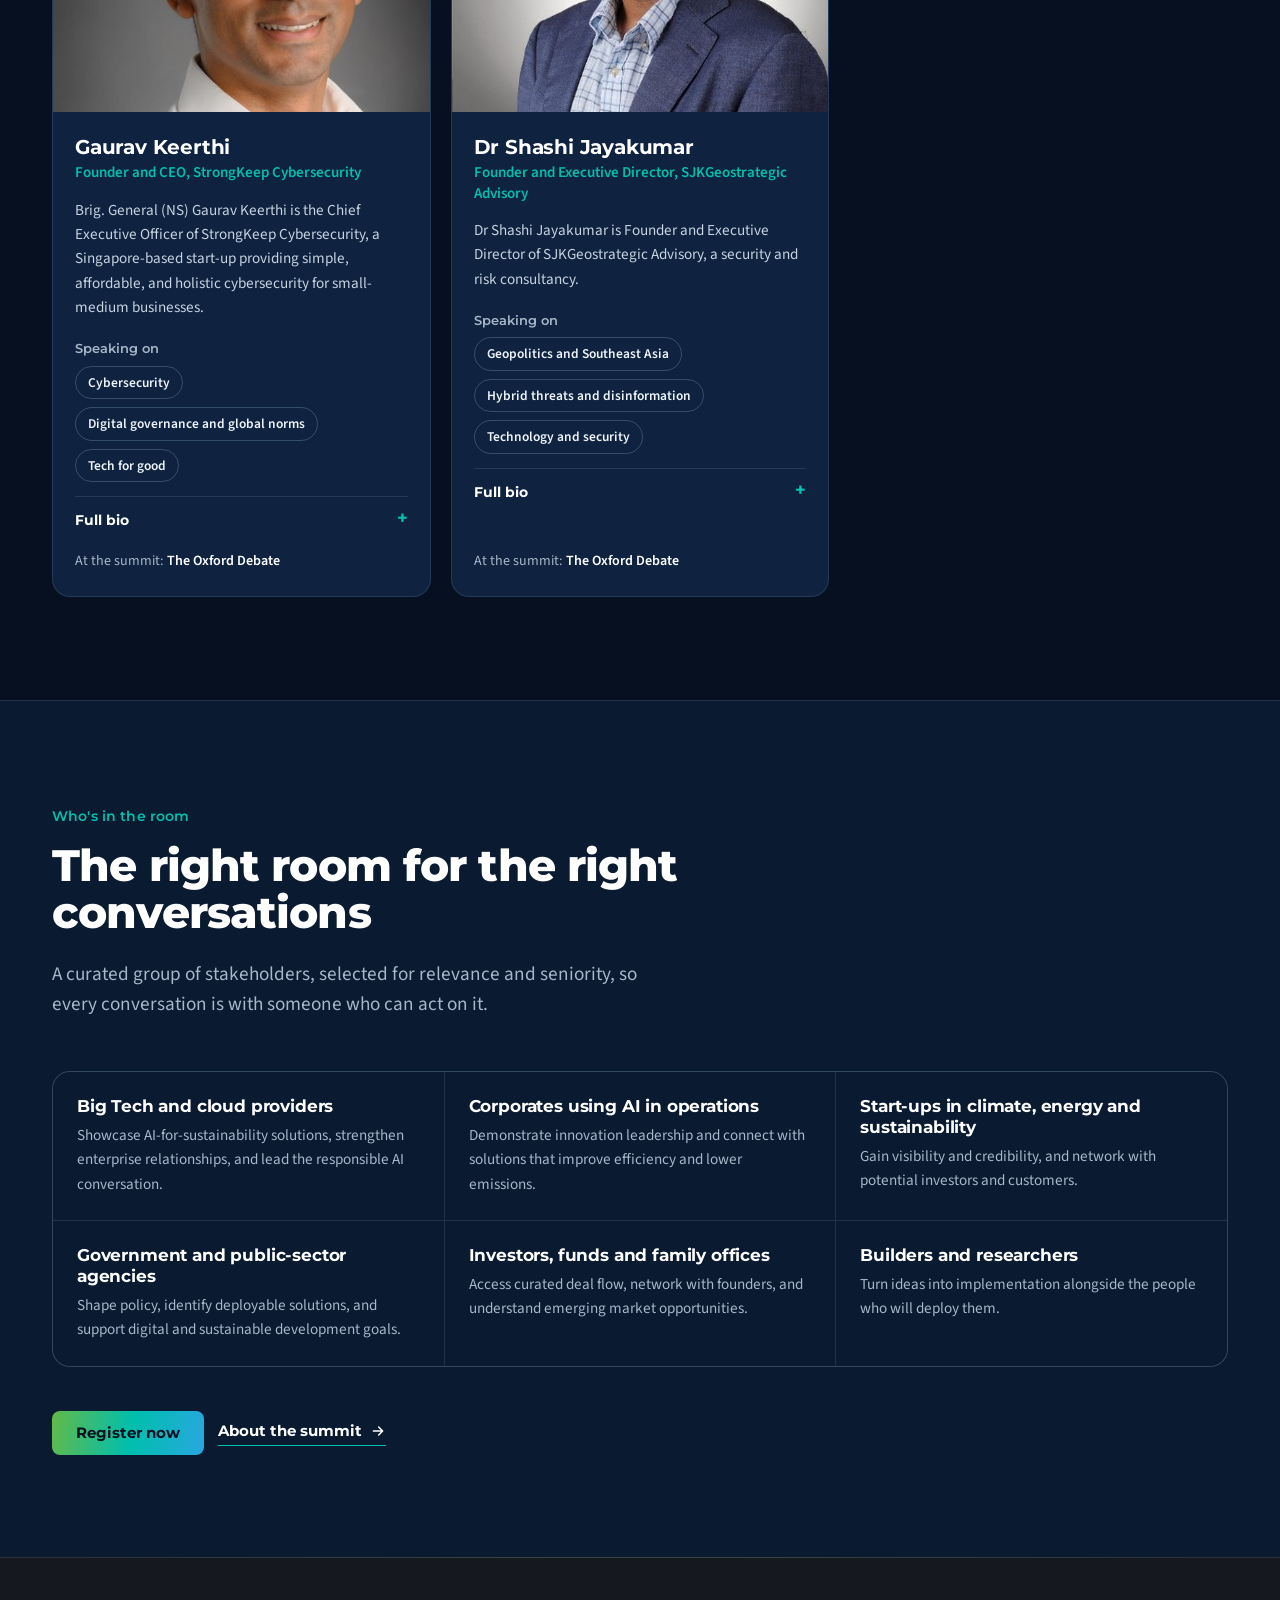
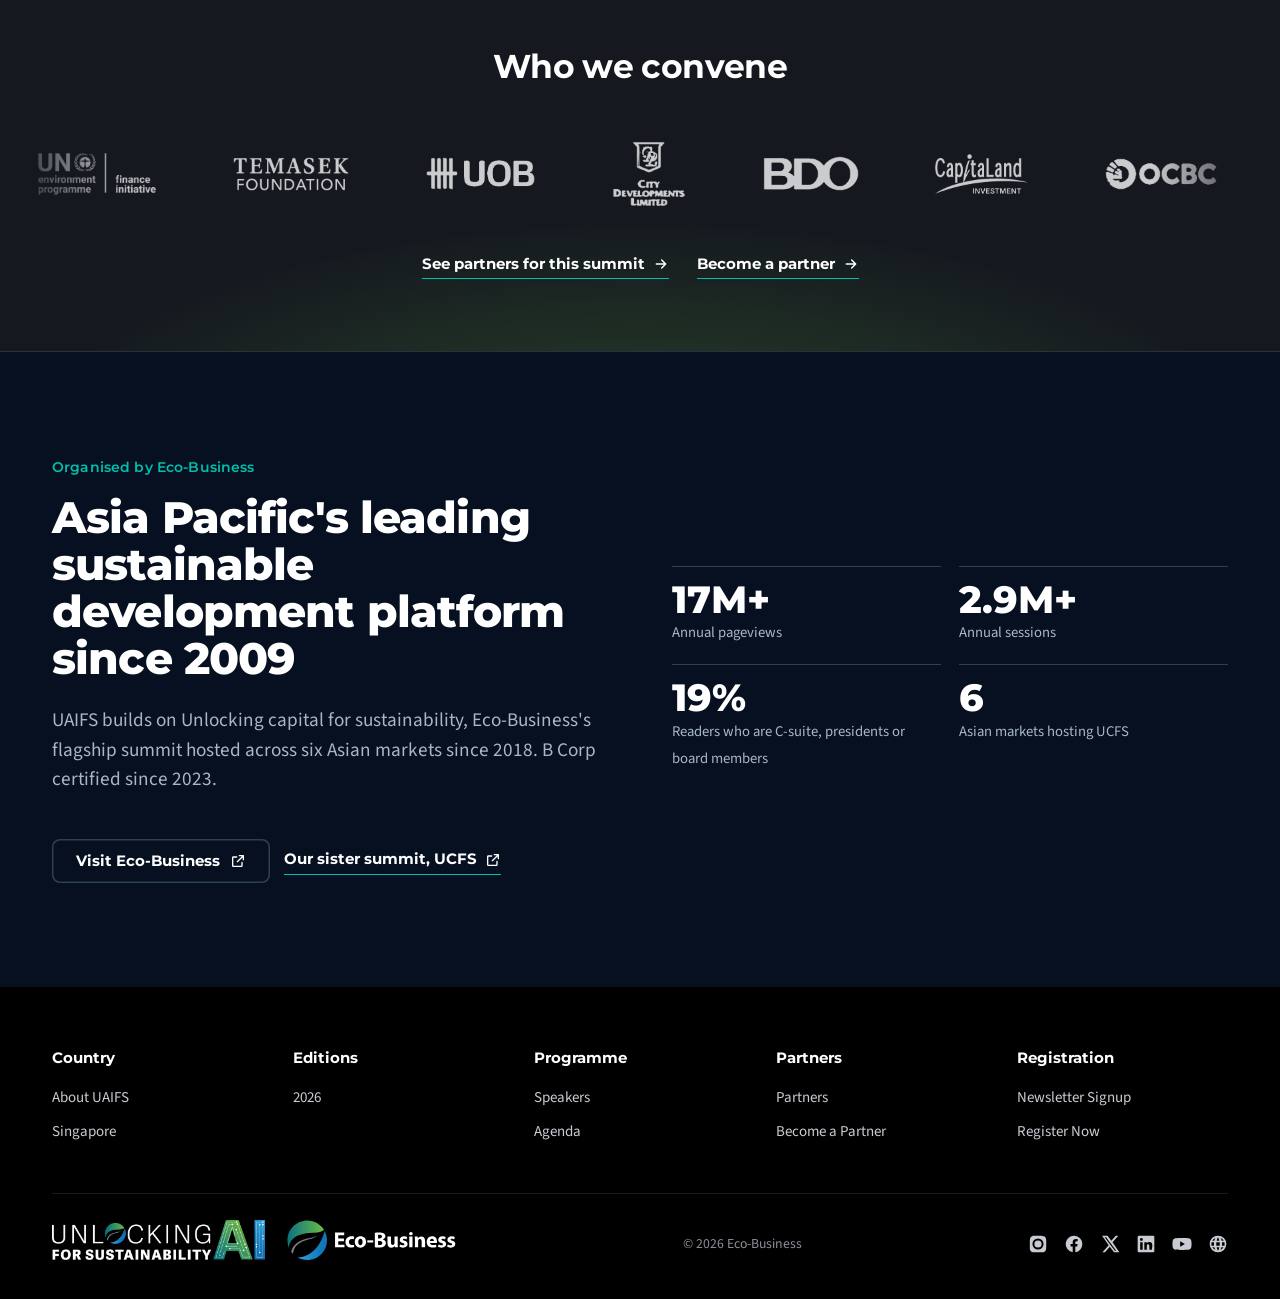
